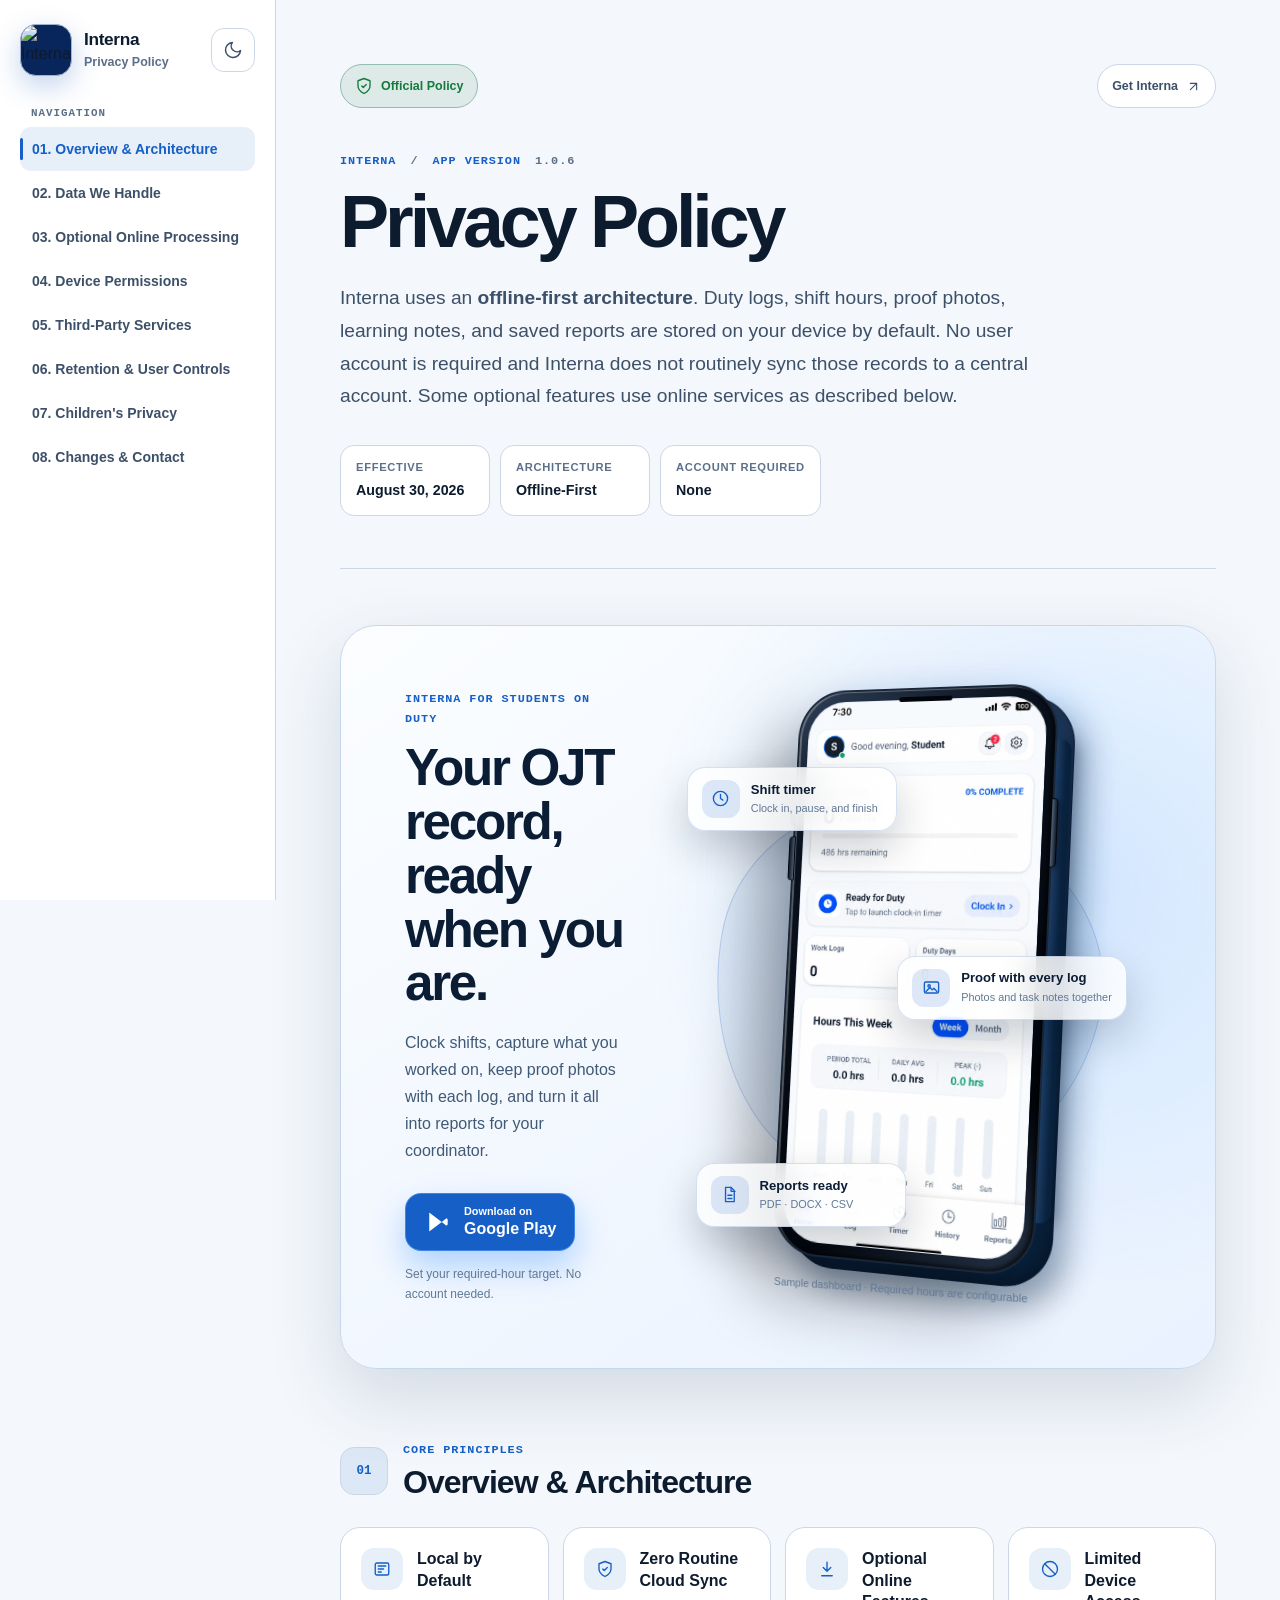
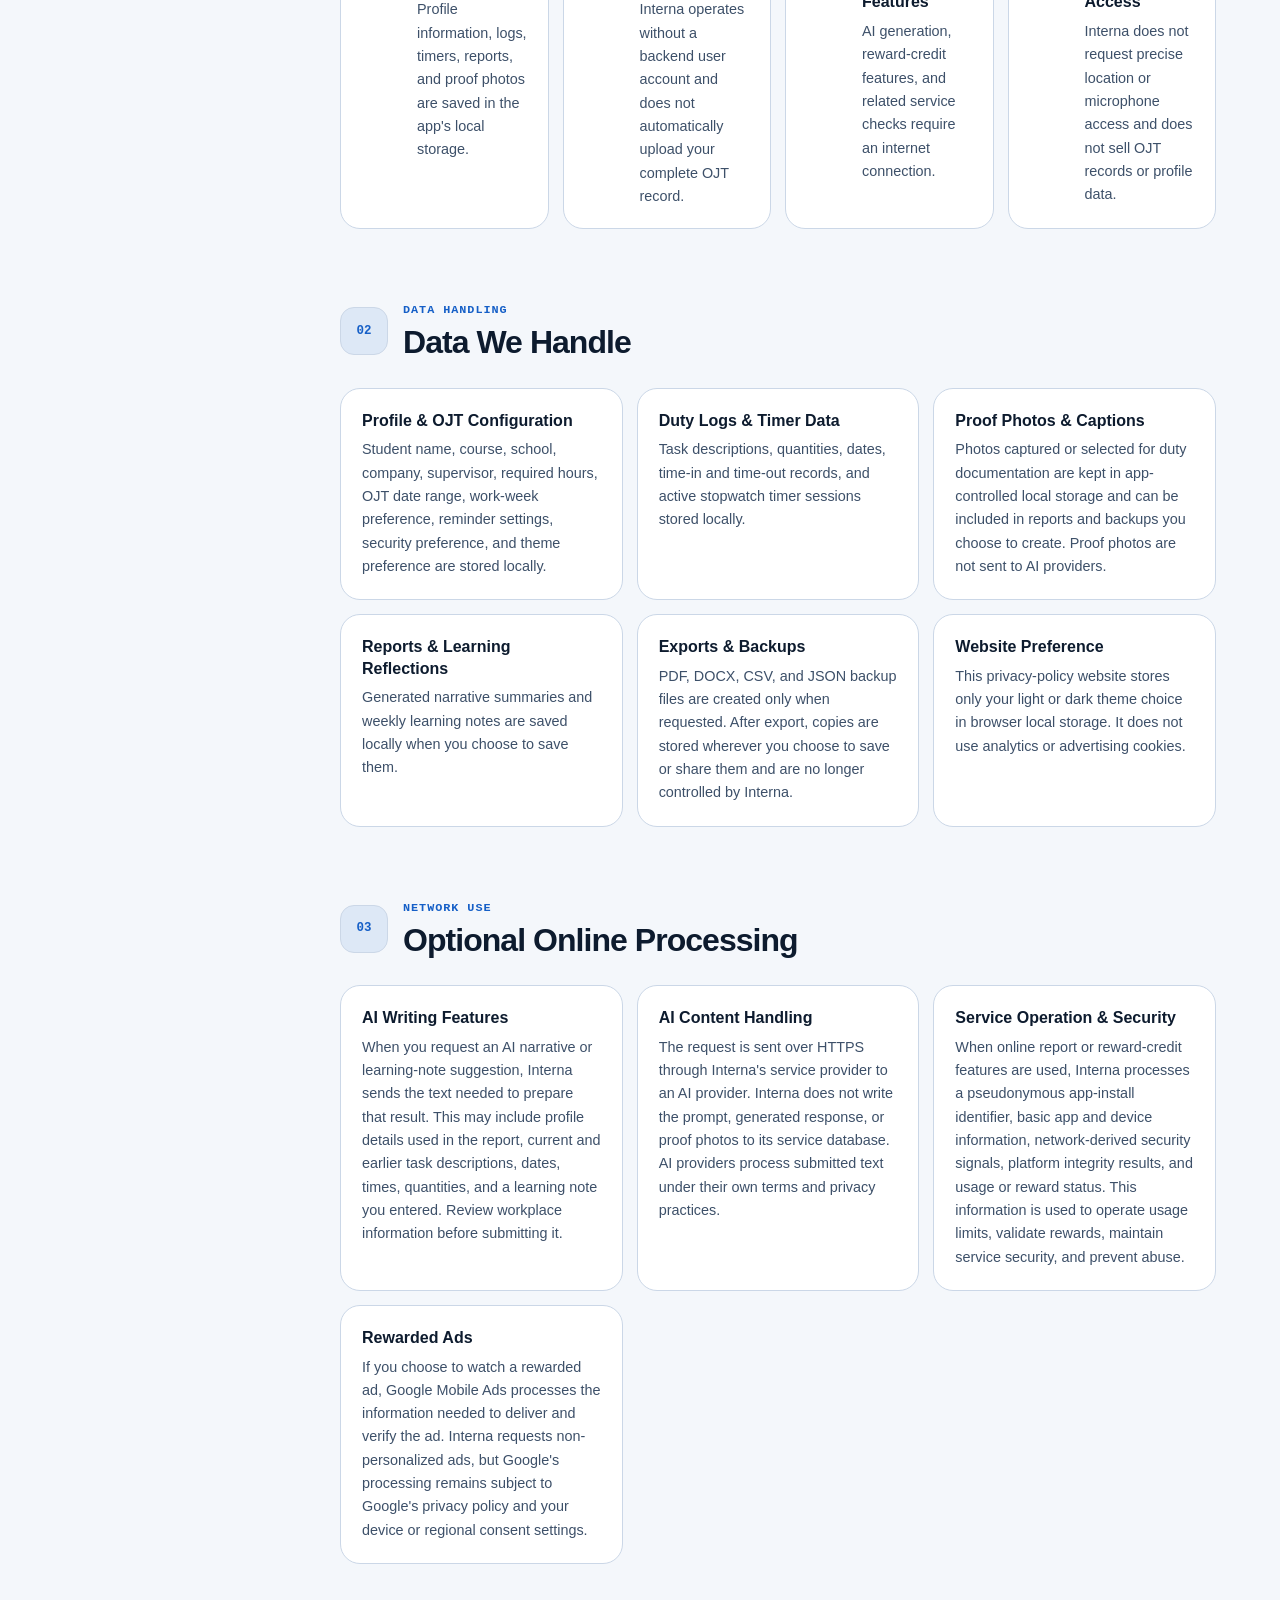
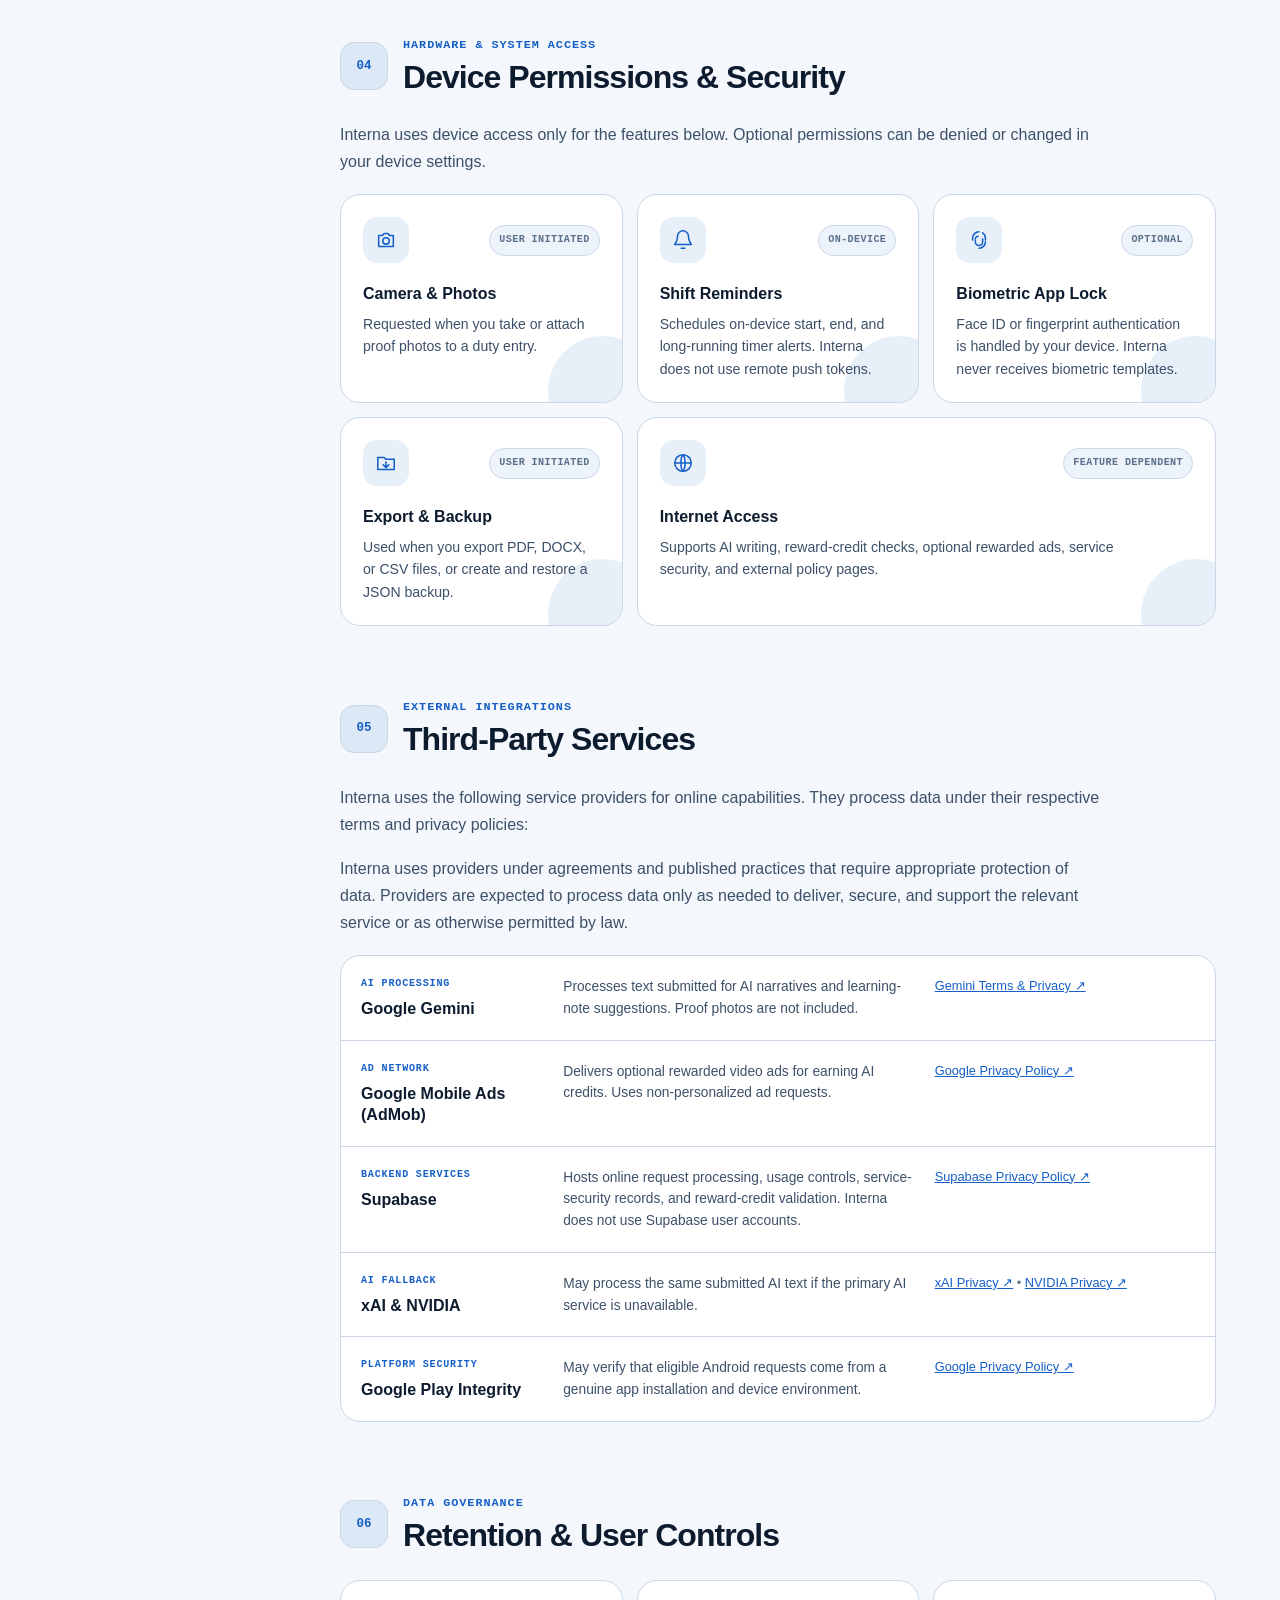
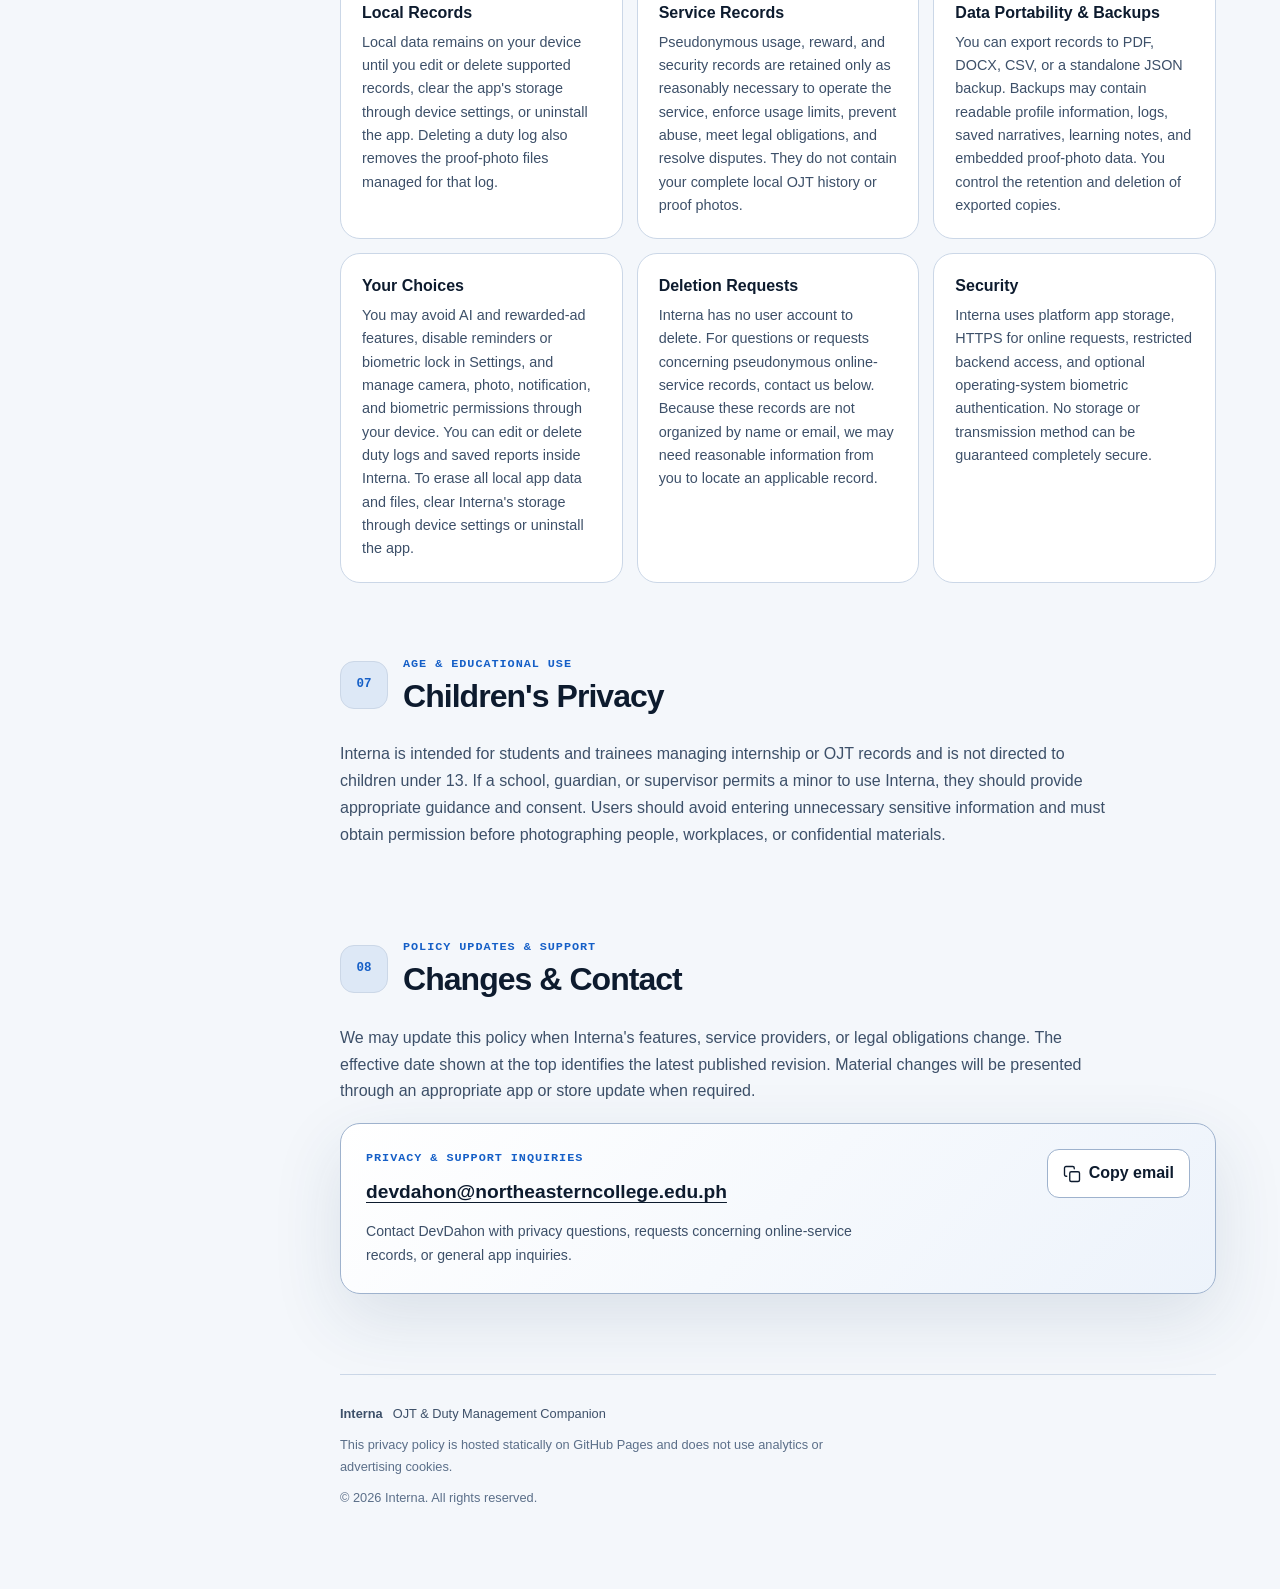
==== index.html @ d93c2872 "Redesign device permissions section" ====
<!DOCTYPE html>
<html lang="en" data-theme="dark">

<head>
  <meta charset="UTF-8">
  <meta name="viewport" content="width=device-width, initial-scale=1.0">
  <meta name="theme-color" content="#07101f">
  <title>Interna — Privacy Policy</title>
  <meta
    name="description"
    content="Official Privacy Policy for Interna OJT Duty Management app, covering local storage, optional online services, third-party processing, retention, and user controls."
  >
  <link rel="canonical" href="https://devdahon.github.io/interna-privacy/">
  <meta property="og:type" content="website">
  <meta property="og:title" content="Interna — Privacy Policy">
  <meta
    property="og:description"
    content="Official Privacy Policy for Interna OJT Duty Management app, covering local storage, optional online services, third-party processing, retention, and user controls."
  >
  <meta property="og:url" content="https://devdahon.github.io/interna-privacy/">
  <meta property="og:image" content="https://devdahon.github.io/interna-privacy/image.png">
  <meta name="twitter:card" content="summary_large_image">
  <meta name="twitter:title" content="Interna — Privacy Policy">
  <meta
    name="twitter:description"
    content="Official Privacy Policy for Interna OJT Duty Management app, covering local storage, optional online services, third-party processing, retention, and user controls."
  >
  <meta name="twitter:image" content="https://devdahon.github.io/interna-privacy/image.png">
  <link rel="icon" type="image/png" href="./image.png">
  <link rel="stylesheet" href="./styles.css">
  <script type="application/ld+json">
    {
      "@context": "https://schema.org",
      "@type": "WebPage",
      "name": "Interna Privacy Policy",
      "url": "https://devdahon.github.io/interna-privacy/",
      "description": "Official Privacy Policy for Interna OJT duty management app, covering offline-first local storage, AI report generation, rewarded ads, device permissions, and user controls.",
      "dateModified": "2026-08-30",
      "publisher": {
        "@type": "Organization",
        "name": "Interna",
        "email": "devdahon@northeasterncollege.edu.ph"
      },
      "about": {
        "@type": "SoftwareApplication",
        "name": "Interna",
        "applicationCategory": "ProductivityApplication",
        "operatingSystem": "Android, iOS, Web",
        "installUrl": "https://play.google.com/store/apps/details?id=com.rodagregado.interna"
      }
    }
  </script>
  <script src="./script.js" defer></script>
</head>

<body>
  <a class="skip-link" href="#main-content">Skip to privacy policy</a>

  <div class="app-shell">
    <aside class="sidebar" aria-label="Privacy policy navigation">
      <div class="sidebar-top">
        <a href="#top" class="brand-wrapper" aria-label="Interna privacy policy home">
          <span class="brand-logo-frame">
            <img src="./image.png" alt="Interna logo" class="brand-logo" width="48" height="48">
          </span>
          <span class="brand-details">
            <span class="brand-name">Interna</span>
            <span class="brand-sub">Privacy Policy</span>
          </span>
        </a>

        <div class="sidebar-actions">
          <button
            type="button"
            class="icon-button theme-toggle"
            id="theme-toggle"
            aria-label="Switch theme"
            title="Switch theme"
          >
            <svg class="theme-icon theme-icon-sun" viewBox="0 0 24 24" aria-hidden="true">
              <circle cx="12" cy="12" r="4"></circle>
              <path d="M12 2v2M12 20v2M4.93 4.93l1.42 1.42M17.66 17.66l1.41 1.41M2 12h2M20 12h2M4.93 19.07l1.42-1.42M17.66 6.34l1.41-1.41"></path>
            </svg>
            <svg class="theme-icon theme-icon-moon" viewBox="0 0 24 24" aria-hidden="true">
              <path d="M21 12.79A9 9 0 1 1 11.21 3 7 7 0 0 0 21 12.79Z"></path>
            </svg>
          </button>
        </div>
      </div>

      <nav class="nav-menu" aria-label="Table of contents">
        <div class="nav-group">
          <p class="nav-section-title">Navigation</p>
          <a href="#overview" class="nav-link">01. Overview &amp; Architecture</a>
          <a href="#data-storage" class="nav-link">02. Data We Handle</a>
          <a href="#online-processing" class="nav-link">03. Optional Online Processing</a>
          <a href="#permissions" class="nav-link">04. Device Permissions</a>
          <a href="#services" class="nav-link">05. Third-Party Services</a>
          <a href="#controls" class="nav-link">06. Retention &amp; User Controls</a>
          <a href="#children" class="nav-link">07. Children's Privacy</a>
          <a href="#contact" class="nav-link">08. Changes &amp; Contact</a>
        </div>
      </nav>
    </aside>

    <main class="content-area" id="main-content" tabindex="-1">
      <header class="page-header" id="top">
        <div class="page-header-top">
          <span class="policy-badge">
            <svg viewBox="0 0 24 24" aria-hidden="true">
              <path d="M12 22s8-4 8-10V5l-8-3-8 3v7c0 6 8 10 8 10Z"></path>
              <path d="m9 12 2 2 4-4"></path>
            </svg>
            Official Policy
          </span>
          <a
            class="portfolio-link"
            href="https://play.google.com/store/apps/details?id=com.rodagregado.interna"
            target="_blank"
            rel="noopener noreferrer"
          >
            Get Interna
            <svg viewBox="0 0 24 24" aria-hidden="true">
              <path d="M7 17 17 7"></path>
              <path d="M7 7h10v10"></path>
            </svg>
          </a>
        </div>

        <p class="eyebrow">Interna <span aria-hidden="true">/</span> App version <span data-app-version>1.0.6</span></p>
        <h1>Privacy Policy</h1>
        <p class="page-description">
          Interna uses an <strong>offline-first architecture</strong>. Duty logs, shift hours, proof photos, learning notes,
          and saved reports are stored on your device by default. No user account is required and Interna does not routinely
          sync those records to a central account. Some optional features use online services as described below.
        </p>

        <div class="meta-bar" role="group" aria-label="Policy metadata">
          <span><small>Effective</small><strong data-effective-date>August 30, 2026</strong></span>
          <span><small>Architecture</small><strong>Offline-First</strong></span>
          <span><small>Account required</small><strong>None</strong></span>
        </div>
      </header>

      <section id="download" class="app-showcase" aria-labelledby="download-title">
        <div class="showcase-copy">
          <p class="showcase-kicker">Interna for students on duty</p>
          <h2 id="download-title">Your OJT record, ready when you are.</h2>
          <p>
            Clock shifts, capture what you worked on, keep proof photos with each log, and turn it all into reports
            for your coordinator.
          </p>
          <a
            class="play-store-button"
            href="https://play.google.com/store/apps/details?id=com.rodagregado.interna"
            target="_blank"
            rel="noopener noreferrer"
            aria-label="Download Interna from Google Play (opens in a new tab)"
          >
            <svg viewBox="0 0 24 24" aria-hidden="true">
              <path d="m4.5 3.8 10.7 8.2L4.5 20.2V3.8Z"></path>
              <path d="m15.2 12 3.5-2.7c.7-.5 1.6 0 1.6.9v3.6c0 .9-.9 1.4-1.6.9L15.2 12Z"></path>
            </svg>
            <span><small>Download on</small><strong>Google Play</strong></span>
          </a>
          <p class="showcase-note">Set your required-hour target. No account needed.</p>
        </div>

        <div class="showcase-visual">
          <div class="showcase-halo" aria-hidden="true"></div>
          <ul class="showcase-feature-cards" aria-label="Key Interna features">
            <li class="showcase-feature-card feature-card-timer">
              <span class="showcase-card-icon" aria-hidden="true">
                <svg viewBox="0 0 24 24"><circle cx="12" cy="12" r="9"></circle><path d="M12 7v5l3 2"></path></svg>
              </span>
              <span><strong>Shift timer</strong><small>Clock in, pause, and finish</small></span>
            </li>
            <li class="showcase-feature-card feature-card-proof">
              <span class="showcase-card-icon" aria-hidden="true">
                <svg viewBox="0 0 24 24"><rect x="3" y="5" width="18" height="14" rx="2"></rect><circle cx="9" cy="10" r="1.5"></circle><path d="m5 17 5-5 3 3 2-2 4 4"></path></svg>
              </span>
              <span><strong>Proof with every log</strong><small>Photos and task notes together</small></span>
            </li>
            <li class="showcase-feature-card feature-card-reports">
              <span class="showcase-card-icon" aria-hidden="true">
                <svg viewBox="0 0 24 24"><path d="M7 3h7l4 4v14H7z"></path><path d="M14 3v5h5M10 13h5M10 17h5"></path></svg>
              </span>
              <span><strong>Reports ready</strong><small>PDF · DOCX · CSV</small></span>
            </li>
          </ul>
          <figure class="dashboard-phone">
            <div class="dashboard-phone-frame">
              <div class="dashboard-screen">
                <img
                  src="./app-dashboard.webp"
                  alt="Example Interna dashboard showing configurable OJT progress, clock-in, work logs, and weekly hours"
                  width="852"
                  height="1846"
                  loading="lazy"
                  decoding="async"
                >
              </div>
              <span class="phone-volume" aria-hidden="true"></span>
            </div>
            <figcaption>Sample dashboard · Required hours are configurable</figcaption>
          </figure>
        </div>
      </section>

      <!-- Section 1: Overview & Architecture -->
      <section id="overview" class="doc-section" aria-labelledby="overview-title">
        <div class="section-heading">
          <span class="section-num">01</span>
          <div>
            <p class="section-kicker">Core Principles</p>
            <h2 id="overview-title">Overview &amp; Architecture</h2>
          </div>
        </div>

        <div class="summary-grid">
          <article class="summary-card">
            <span class="card-icon" aria-hidden="true">
              <svg viewBox="0 0 24 24"><rect x="3" y="4" width="18" height="16" rx="2"></rect><path d="M7 8h10M7 12h7M7 16h4"></path></svg>
            </span>
            <div>
              <h3>Local by Default</h3>
              <p>Profile information, logs, timers, reports, and proof photos are saved in the app's local storage.</p>
            </div>
          </article>

          <article class="summary-card">
            <span class="card-icon" aria-hidden="true">
              <svg viewBox="0 0 24 24"><path d="M12 22s8-4 8-10V5l-8-3-8 3v7c0 6 8 10 8 10Z"></path><path d="m9 12 2 2 4-4"></path></svg>
            </span>
            <div>
              <h3>Zero Routine Cloud Sync</h3>
              <p>Interna operates without a backend user account and does not automatically upload your complete OJT record.</p>
            </div>
          </article>

          <article class="summary-card">
            <span class="card-icon" aria-hidden="true">
              <svg viewBox="0 0 24 24"><path d="M12 3v12M7 10l5 5 5-5"></path><path d="M5 21h14"></path></svg>
            </span>
            <div>
              <h3>Optional Online Features</h3>
              <p>AI generation, reward-credit features, and related service checks require an internet connection.</p>
            </div>
          </article>

          <article class="summary-card">
            <span class="card-icon" aria-hidden="true">
              <svg viewBox="0 0 24 24"><circle cx="12" cy="12" r="10"></circle><line x1="4.93" y1="4.93" x2="19.07" y2="19.07"></line></svg>
            </span>
            <div>
              <h3>Limited Device Access</h3>
              <p>Interna does not request precise location or microphone access and does not sell OJT records or profile data.</p>
            </div>
          </article>
        </div>
      </section>

      <!-- Section 2: Data handled by the app -->
      <section id="data-storage" class="doc-section" aria-labelledby="storage-title">
        <div class="section-heading">
          <span class="section-num">02</span>
          <div>
            <p class="section-kicker">Data Handling</p>
            <h2 id="storage-title">Data We Handle</h2>
          </div>
        </div>

        <div class="data-map">
          <article>
            <h3>Profile &amp; OJT Configuration</h3>
            <p>Student name, course, school, company, supervisor, required hours, OJT date range, work-week preference, reminder settings, security preference, and theme preference are stored locally.</p>
          </article>
          <article>
            <h3>Duty Logs &amp; Timer Data</h3>
            <p>Task descriptions, quantities, dates, time-in and time-out records, and active stopwatch timer sessions stored locally.</p>
          </article>
          <article>
            <h3>Proof Photos &amp; Captions</h3>
            <p>Photos captured or selected for duty documentation are kept in app-controlled local storage and can be included in reports and backups you choose to create. Proof photos are not sent to AI providers.</p>
          </article>
          <article>
            <h3>Reports &amp; Learning Reflections</h3>
            <p>Generated narrative summaries and weekly learning notes are saved locally when you choose to save them.</p>
          </article>
          <article>
            <h3>Exports &amp; Backups</h3>
            <p>PDF, DOCX, CSV, and JSON backup files are created only when requested. After export, copies are stored wherever you choose to save or share them and are no longer controlled by Interna.</p>
          </article>
          <article>
            <h3>Website Preference</h3>
            <p>This privacy-policy website stores only your light or dark theme choice in browser local storage. It does not use analytics or advertising cookies.</p>
          </article>
        </div>
      </section>

      <!-- Section 3: Optional online processing -->
      <section id="online-processing" class="doc-section" aria-labelledby="online-processing-title">
        <div class="section-heading">
          <span class="section-num">03</span>
          <div>
            <p class="section-kicker">Network Use</p>
            <h2 id="online-processing-title">Optional Online Processing</h2>
          </div>
        </div>

        <div class="data-map">
          <article>
            <h3>AI Writing Features</h3>
            <p>When you request an AI narrative or learning-note suggestion, Interna sends the text needed to prepare that result. This may include profile details used in the report, current and earlier task descriptions, dates, times, quantities, and a learning note you entered. Review workplace information before submitting it.</p>
          </article>
          <article>
            <h3>AI Content Handling</h3>
            <p>The request is sent over HTTPS through Interna's service provider to an AI provider. Interna does not write the prompt, generated response, or proof photos to its service database. AI providers process submitted text under their own terms and privacy practices.</p>
          </article>
          <article>
            <h3>Service Operation &amp; Security</h3>
            <p>When online report or reward-credit features are used, Interna processes a pseudonymous app-install identifier, basic app and device information, network-derived security signals, platform integrity results, and usage or reward status. This information is used to operate usage limits, validate rewards, maintain service security, and prevent abuse.</p>
          </article>
          <article>
            <h3>Rewarded Ads</h3>
            <p>If you choose to watch a rewarded ad, Google Mobile Ads processes the information needed to deliver and verify the ad. Interna requests non-personalized ads, but Google's processing remains subject to Google's privacy policy and your device or regional consent settings.</p>
          </article>
        </div>
      </section>

      <!-- Section 4: Device Permissions -->
      <section id="permissions" class="doc-section" aria-labelledby="permissions-title">
        <div class="section-heading">
          <span class="section-num">04</span>
          <div>
            <p class="section-kicker">Hardware &amp; System Access</p>
            <h2 id="permissions-title">Device Permissions &amp; Security</h2>
          </div>
        </div>

        <p class="permission-intro">
          Interna uses device access only for the features below. Optional permissions can be denied or changed in your device settings.
        </p>

        <div class="permission-grid">
          <article class="permission-card">
            <div class="permission-card-top">
              <span class="permission-icon" aria-hidden="true">
                <svg viewBox="0 0 24 24"><path d="M4 7h4l2-2h4l2 2h4v12H4z"></path><circle cx="12" cy="13" r="3.5"></circle></svg>
              </span>
              <span class="permission-tag">User initiated</span>
            </div>
            <h3>Camera &amp; Photos</h3>
            <p>Requested when you take or attach proof photos to a duty entry.</p>
          </article>

          <article class="permission-card">
            <div class="permission-card-top">
              <span class="permission-icon" aria-hidden="true">
                <svg viewBox="0 0 24 24"><path d="M18 8a6 6 0 0 0-12 0c0 7-3 7-3 9h18c0-2-3-2-3-9"></path><path d="M10 21h4"></path></svg>
              </span>
              <span class="permission-tag">On-device</span>
            </div>
            <h3>Shift Reminders</h3>
            <p>Schedules on-device start, end, and long-running timer alerts. Interna does not use remote push tokens.</p>
          </article>

          <article class="permission-card">
            <div class="permission-card-top">
              <span class="permission-icon" aria-hidden="true">
                <svg viewBox="0 0 24 24"><path d="M12 3a7 7 0 0 0-7 7v2"></path><path d="M19 12v-2a7 7 0 0 0-3-5.74"></path><path d="M8 12v2a4 4 0 0 0 8 0v-3"></path><path d="M11 8a3 3 0 0 0-3 3"></path><path d="M12 21a7 7 0 0 0 7-7"></path></svg>
              </span>
              <span class="permission-tag">Optional</span>
            </div>
            <h3>Biometric App Lock</h3>
            <p>Face ID or fingerprint authentication is handled by your device. Interna never receives biometric templates.</p>
          </article>

          <article class="permission-card">
            <div class="permission-card-top">
              <span class="permission-icon" aria-hidden="true">
                <svg viewBox="0 0 24 24"><path d="M3 6h7l2 2h9v11H3z"></path><path d="M12 11v6M9 14l3 3 3-3"></path></svg>
              </span>
              <span class="permission-tag">User initiated</span>
            </div>
            <h3>Export &amp; Backup</h3>
            <p>Used when you export PDF, DOCX, or CSV files, or create and restore a JSON backup.</p>
          </article>

          <article class="permission-card permission-card-wide">
            <div class="permission-card-top">
              <span class="permission-icon" aria-hidden="true">
                <svg viewBox="0 0 24 24"><circle cx="12" cy="12" r="9"></circle><path d="M3 12h18M12 3c3 3 3 15 0 18M12 3c-3 3-3 15 0 18"></path></svg>
              </span>
              <span class="permission-tag">Feature dependent</span>
            </div>
            <h3>Internet Access</h3>
            <p>Supports AI writing, reward-credit checks, optional rewarded ads, service security, and external policy pages.</p>
          </article>
        </div>
      </section>

      <!-- Section 5: Third-Party Services -->
      <section id="services" class="doc-section" aria-labelledby="services-title">
        <div class="section-heading">
          <span class="section-num">05</span>
          <div>
            <p class="section-kicker">External Integrations</p>
            <h2 id="services-title">Third-Party Services</h2>
          </div>
        </div>

        <p>
          Interna uses the following service providers for online capabilities. They process data under their respective terms and privacy policies:
        </p>
        <p>
          Interna uses providers under agreements and published practices that require appropriate protection of data. Providers are expected to process data only as needed to deliver, secure, and support the relevant service or as otherwise permitted by law.
        </p>

        <div class="network-list">
          <article class="network-row">
            <div><span class="network-label">AI Processing</span><h3>Google Gemini</h3></div>
            <p>Processes text submitted for AI narratives and learning-note suggestions. Proof photos are not included.</p>
            <p class="network-recipient"><a href="https://ai.google.dev/gemini-api/terms" target="_blank" rel="noopener noreferrer">Gemini Terms &amp; Privacy ↗</a></p>
          </article>

          <article class="network-row">
            <div><span class="network-label">Ad Network</span><h3>Google Mobile Ads (AdMob)</h3></div>
            <p>Delivers optional rewarded video ads for earning AI credits. Uses non-personalized ad requests.</p>
            <p class="network-recipient"><a href="https://policies.google.com/privacy" target="_blank" rel="noopener noreferrer">Google Privacy Policy ↗</a></p>
          </article>

          <article class="network-row">
            <div><span class="network-label">Backend Services</span><h3>Supabase</h3></div>
            <p>Hosts online request processing, usage controls, service-security records, and reward-credit validation. Interna does not use Supabase user accounts.</p>
            <p class="network-recipient"><a href="https://supabase.com/privacy" target="_blank" rel="noopener noreferrer">Supabase Privacy Policy ↗</a></p>
          </article>

          <article class="network-row">
            <div><span class="network-label">AI Fallback</span><h3>xAI &amp; NVIDIA</h3></div>
            <p>May process the same submitted AI text if the primary AI service is unavailable.</p>
            <p class="network-recipient"><a href="https://x.ai/legal/privacy-policy" target="_blank" rel="noopener noreferrer">xAI Privacy ↗</a> &bull; <a href="https://www.nvidia.com/en-us/about-nvidia/privacy-policy/" target="_blank" rel="noopener noreferrer">NVIDIA Privacy ↗</a></p>
          </article>

          <article class="network-row">
            <div><span class="network-label">Platform Security</span><h3>Google Play Integrity</h3></div>
            <p>May verify that eligible Android requests come from a genuine app installation and device environment.</p>
            <p class="network-recipient"><a href="https://policies.google.com/privacy" target="_blank" rel="noopener noreferrer">Google Privacy Policy ↗</a></p>
          </article>
        </div>
      </section>

      <!-- Section 6: Retention & User Controls -->
      <section id="controls" class="doc-section" aria-labelledby="controls-title">
        <div class="section-heading">
          <span class="section-num">06</span>
          <div>
            <p class="section-kicker">Data Governance</p>
            <h2 id="controls-title">Retention &amp; User Controls</h2>
          </div>
        </div>

        <div class="feature-grid">
          <article>
            <h3>Local Records</h3>
            <p>Local data remains on your device until you edit or delete supported records, clear the app's storage through device settings, or uninstall the app. Deleting a duty log also removes the proof-photo files managed for that log.</p>
          </article>
          <article>
            <h3>Service Records</h3>
            <p>Pseudonymous usage, reward, and security records are retained only as reasonably necessary to operate the service, enforce usage limits, prevent abuse, meet legal obligations, and resolve disputes. They do not contain your complete local OJT history or proof photos.</p>
          </article>
          <article>
            <h3>Data Portability &amp; Backups</h3>
            <p>You can export records to PDF, DOCX, CSV, or a standalone JSON backup. Backups may contain readable profile information, logs, saved narratives, learning notes, and embedded proof-photo data. You control the retention and deletion of exported copies.</p>
          </article>
          <article>
            <h3>Your Choices</h3>
            <p>You may avoid AI and rewarded-ad features, disable reminders or biometric lock in Settings, and manage camera, photo, notification, and biometric permissions through your device. You can edit or delete duty logs and saved reports inside Interna. To erase all local app data and files, clear Interna's storage through device settings or uninstall the app.</p>
          </article>
          <article>
            <h3>Deletion Requests</h3>
            <p>Interna has no user account to delete. For questions or requests concerning pseudonymous online-service records, contact us below. Because these records are not organized by name or email, we may need reasonable information from you to locate an applicable record.</p>
          </article>
          <article>
            <h3>Security</h3>
            <p>Interna uses platform app storage, HTTPS for online requests, restricted backend access, and optional operating-system biometric authentication. No storage or transmission method can be guaranteed completely secure.</p>
          </article>
        </div>
      </section>

      <!-- Section 7: Children's Privacy -->
      <section id="children" class="doc-section" aria-labelledby="children-title">
        <div class="section-heading">
          <span class="section-num">07</span>
          <div>
            <p class="section-kicker">Age &amp; Educational Use</p>
            <h2 id="children-title">Children's Privacy</h2>
          </div>
        </div>
        <p>Interna is intended for students and trainees managing internship or OJT records and is not directed to children under 13. If a school, guardian, or supervisor permits a minor to use Interna, they should provide appropriate guidance and consent. Users should avoid entering unnecessary sensitive information and must obtain permission before photographing people, workplaces, or confidential materials.</p>
      </section>

      <!-- Section 8: Changes & Contact -->
      <section id="contact" class="doc-section" aria-labelledby="contact-title">
        <div class="section-heading">
          <span class="section-num">08</span>
          <div>
            <p class="section-kicker">Policy Updates &amp; Support</p>
            <h2 id="contact-title">Changes &amp; Contact</h2>
          </div>
        </div>

        <p>We may update this policy when Interna's features, service providers, or legal obligations change. The effective date shown at the top identifies the latest published revision. Material changes will be presented through an appropriate app or store update when required.</p>

        <div class="contact-card">
          <div>
            <p class="contact-label">Privacy &amp; Support Inquiries</p>
            <a class="contact-email" data-contact-link href="mailto:devdahon@northeasterncollege.edu.ph">
              <span data-contact-email>devdahon@northeasterncollege.edu.ph</span>
            </a>
            <p>Contact DevDahon with privacy questions, requests concerning online-service records, or general app inquiries.</p>
          </div>
          <button type="button" class="copy-button" id="email-chip">
            <svg viewBox="0 0 24 24" aria-hidden="true"><rect x="9" y="9" width="13" height="13" rx="2"></rect><path d="M5 15H4a2 2 0 0 1-2-2V4a2 2 0 0 1 2-2h9a2 2 0 0 1 2 2v1"></path></svg>
            Copy email
          </button>
          <p class="copy-status" id="email-copied" role="status" aria-live="polite"></p>
        </div>
      </section>

      <footer class="page-footer">
        <div>
          <strong>Interna</strong>
          <span>OJT &amp; Duty Management Companion</span>
        </div>
        <p>This privacy policy is hosted statically on GitHub Pages and does not use analytics or advertising cookies.</p>
        <p>&copy; <span data-current-year>2026</span> Interna. All rights reserved.</p>
      </footer>
    </main>
  </div>
</body>

</html>
---- styles.css ----
:root {
  color-scheme: dark;
  --bg: #07101f;
  --bg-elevated: #0b1729;
  --surface: #101e33;
  --surface-soft: #13243d;
  --surface-hover: #182b47;
  --border: #2b405e;
  --border-strong: #3b5b83;
  --text: #f5f8fc;
  --text-secondary: #bdc9da;
  --text-muted: #92a3ba;
  --primary: #68a1ff;
  --primary-strong: #2f7df4;
  --primary-soft: rgba(83, 145, 255, 0.15);
  --cyan: #38c7f4;
  --success: #4ade80;
  --success-soft: rgba(74, 222, 128, 0.12);
  --warning: #fbbf24;
  --warning-soft: rgba(251, 191, 36, 0.12);
  --danger: #fb7185;
  --danger-soft: rgba(251, 113, 133, 0.12);
  --shadow: 0 24px 70px rgba(0, 0, 0, 0.28);
  --font: Inter, ui-sans-serif, -apple-system, BlinkMacSystemFont, "Segoe UI", sans-serif;
  --font-mono: "SFMono-Regular", Consolas, "Liberation Mono", monospace;
  --radius-sm: 8px;
  --radius-md: 14px;
  --radius-lg: 20px;
  --radius-xl: 28px;
}

html[data-theme="light"] {
  color-scheme: light;
  --bg: #f4f7fb;
  --bg-elevated: #ffffff;
  --surface: #ffffff;
  --surface-soft: #edf3fb;
  --surface-hover: #e6eef9;
  --border: #cbd7e7;
  --border-strong: #9eb2cd;
  --text: #0d1b2e;
  --text-secondary: #3d5069;
  --text-muted: #5b6f89;
  --primary: #155fc7;
  --primary-strong: #0f54b8;
  --primary-soft: rgba(21, 95, 199, 0.1);
  --cyan: #087aa4;
  --success: #147a3d;
  --success-soft: rgba(20, 122, 61, 0.1);
  --warning: #9a5800;
  --warning-soft: rgba(183, 106, 0, 0.1);
  --danger: #b4233d;
  --danger-soft: rgba(180, 35, 61, 0.09);
  --shadow: 0 24px 70px rgba(35, 63, 98, 0.12);
}

* {
  box-sizing: border-box;
}

html {
  scroll-behavior: smooth;
  scroll-padding-top: 24px;
}

body {
  margin: 0;
  min-width: 320px;
  background:
    radial-gradient(circle at 78% -10%, rgba(47, 125, 244, 0.14), transparent 34rem),
    var(--bg);
  color: var(--text);
  font-family: var(--font);
  font-size: 16px;
  line-height: 1.68;
  -webkit-font-smoothing: antialiased;
  text-rendering: optimizeLegibility;
}

button,
a {
  -webkit-tap-highlight-color: transparent;
}

button {
  font: inherit;
}

a {
  color: var(--primary);
}

a:focus-visible,
button:focus-visible,
[tabindex="-1"]:focus-visible {
  outline: 3px solid var(--cyan);
  outline-offset: 3px;
}

.skip-link {
  position: fixed;
  top: 12px;
  left: 12px;
  z-index: 1000;
  padding: 12px 16px;
  border-radius: var(--radius-sm);
  background: var(--text);
  color: var(--bg);
  font-weight: 750;
  text-decoration: none;
  transform: translateY(-160%);
}

.skip-link:focus {
  transform: translateY(0);
}

.app-shell {
  display: flex;
  min-height: 100dvh;
}

.sidebar {
  position: sticky;
  top: 0;
  width: 276px;
  height: 100dvh;
  flex: 0 0 276px;
  overflow-y: auto;
  padding: 24px 20px;
  border-right: 1px solid var(--border);
  background: color-mix(in srgb, var(--bg-elevated) 94%, transparent);
  backdrop-filter: blur(16px);
  z-index: 20;
}

.sidebar-top,
.brand-wrapper,
.sidebar-actions,
.status-card,
.page-header-top,
.policy-badge,
.portfolio-link,
.section-heading,
.summary-card,
.flow-step,
.callout,
.contact-card,
.copy-button,
.provider-links,
.meta-bar {
  display: flex;
  align-items: center;
}

.sidebar-top {
  justify-content: space-between;
  gap: 12px;
}

.brand-wrapper {
  min-height: 52px;
  gap: 12px;
  color: inherit;
  text-decoration: none;
}

.brand-logo-frame {
  width: 52px;
  height: 52px;
  overflow: hidden;
  flex: 0 0 auto;
  border: 1px solid var(--border-strong);
  border-radius: 16px;
  background: #08255c;
  box-shadow: 0 10px 28px rgba(15, 84, 184, 0.25);
}

.brand-logo {
  display: block;
  width: 100%;
  height: 100%;
  object-fit: cover;
}

.brand-details {
  display: grid;
  line-height: 1.25;
}

.brand-name {
  font-size: 1.08rem;
  font-weight: 800;
  letter-spacing: -0.02em;
}

.brand-sub {
  margin-top: 4px;
  color: var(--text-muted);
  font-size: 0.78rem;
  font-weight: 650;
}

.icon-button {
  display: inline-grid;
  width: 44px;
  height: 44px;
  padding: 0;
  place-items: center;
  border: 1px solid var(--border);
  border-radius: 13px;
  background: var(--surface);
  color: var(--text-secondary);
  cursor: pointer;
  transition: background-color 180ms ease, border-color 180ms ease, color 180ms ease;
}

.icon-button:hover {
  border-color: var(--border-strong);
  background: var(--surface-hover);
  color: var(--text);
}

.theme-icon {
  width: 20px;
  height: 20px;
  fill: none;
  stroke: currentColor;
  stroke-width: 1.8;
  stroke-linecap: round;
  stroke-linejoin: round;
}

html[data-theme="dark"] .theme-icon-moon,
html[data-theme="light"] .theme-icon-sun {
  display: none;
}

.status-card {
  gap: 10px;
  margin: 24px 0;
  padding: 12px 14px;
  border: 1px solid color-mix(in srgb, var(--success) 30%, var(--border));
  border-radius: var(--radius-md);
  background: var(--success-soft);
}

.status-card span:last-child {
  display: grid;
}

.status-card strong {
  font-size: 0.78rem;
  font-weight: 750;
}

.status-card small {
  margin-top: 1px;
  color: var(--text-muted);
  font-size: 0.7rem;
}

.status-dot {
  width: 9px;
  height: 9px;
  flex: 0 0 auto;
  border-radius: 50%;
  background: var(--success);
  box-shadow: 0 0 0 5px color-mix(in srgb, var(--success) 13%, transparent);
}

.nav-menu {
  display: grid;
  gap: 22px;
  margin-top: 28px;
}

.nav-section-title {
  margin: 0 0 5px 11px;
  color: var(--text-muted);
  font-family: var(--font-mono);
  font-size: 0.68rem;
  font-weight: 700;
  letter-spacing: 0.09em;
  text-transform: uppercase;
}

.nav-link {
  position: relative;
  display: flex;
  min-height: 44px;
  align-items: center;
  padding: 9px 12px;
  border-radius: 11px;
  color: var(--text-secondary);
  font-size: 0.875rem;
  font-weight: 600;
  text-decoration: none;
  transition: background-color 160ms ease, color 160ms ease;
}

.nav-link:hover {
  background: var(--surface-soft);
  color: var(--text);
}

.nav-link.is-active {
  background: var(--primary-soft);
  color: var(--primary);
}

.nav-link.is-active::before {
  position: absolute;
  left: 0;
  width: 3px;
  height: 22px;
  border-radius: 4px;
  background: var(--primary);
  content: "";
}

.content-area {
  width: auto;
  max-width: 1600px;
  min-width: 0;
  flex: 1 1 auto;
  margin: 0 auto;
  padding: 64px clamp(32px, 5vw, 76px) 80px;
}

.page-header {
  scroll-margin-top: 24px;
  padding-bottom: 52px;
  border-bottom: 1px solid var(--border);
}

.page-header-top {
  justify-content: space-between;
  gap: 16px;
}

.policy-badge,
.portfolio-link {
  min-height: 44px;
  gap: 8px;
  border-radius: 999px;
  font-size: 0.78rem;
  font-weight: 750;
}

.policy-badge {
  padding: 8px 14px;
  border: 1px solid color-mix(in srgb, var(--success) 30%, var(--border));
  background: var(--success-soft);
  color: var(--success);
}

.policy-badge svg,
.portfolio-link svg,
.card-icon svg,
.callout svg,
.copy-button svg {
  width: 18px;
  height: 18px;
  flex: 0 0 auto;
  fill: none;
  stroke: currentColor;
  stroke-width: 1.8;
  stroke-linecap: round;
  stroke-linejoin: round;
}

.portfolio-link {
  padding: 8px 14px;
  border: 1px solid var(--border);
  background: var(--surface);
  color: var(--text-secondary);
  text-decoration: none;
}

.portfolio-link:hover {
  border-color: var(--border-strong);
  color: var(--text);
}

.portfolio-link svg {
  width: 15px;
  height: 15px;
}

.eyebrow,
.section-kicker,
.network-label,
.contact-label {
  color: var(--primary);
  font-family: var(--font-mono);
  font-size: 0.74rem;
  font-weight: 750;
  letter-spacing: 0.08em;
  text-transform: uppercase;
}

.eyebrow {
  margin: 44px 0 12px;
}

.eyebrow span {
  padding: 0 6px;
  color: var(--text-muted);
}

h1,
h2,
h3,
p {
  overflow-wrap: anywhere;
}

h1 {
  max-width: 760px;
  margin: 0;
  font-size: clamp(2.4rem, 6vw, 4.6rem);
  line-height: 1.04;
  letter-spacing: -0.055em;
}

.page-description {
  max-width: 720px;
  margin: 22px 0 0;
  color: var(--text-secondary);
  font-size: clamp(1.05rem, 2vw, 1.2rem);
  line-height: 1.7;
}

.meta-bar {
  flex-wrap: wrap;
  gap: 10px;
  margin-top: 32px;
}

.meta-bar > span {
  display: grid;
  min-width: 150px;
  padding: 12px 15px;
  border: 1px solid var(--border);
  border-radius: var(--radius-md);
  background: var(--surface);
}

.meta-bar small {
  color: var(--text-muted);
  font-size: 0.7rem;
  font-weight: 700;
  letter-spacing: 0.06em;
  text-transform: uppercase;
}

.meta-bar strong {
  margin-top: 2px;
  color: var(--text);
  font-size: 0.89rem;
}

.app-showcase {
  --showcase-text: #f7fbff;
  --showcase-muted: #c8d9ef;
  --showcase-subtle: #9fb6d2;
  --showcase-card: rgba(6, 23, 52, 0.78);
  --showcase-card-border: rgba(151, 198, 255, 0.28);
  position: relative;
  display: grid;
  grid-template-columns: minmax(0, 0.9fr) minmax(440px, 1.1fr);
  gap: clamp(36px, 5vw, 72px);
  max-width: none;
  align-items: center;
  margin-top: 56px;
  padding: clamp(36px, 5vw, 64px);
  overflow: hidden;
  border: 1px solid rgba(104, 161, 255, 0.36);
  border-radius: 36px;
  background:
    radial-gradient(circle at 82% 36%, rgba(56, 199, 244, 0.19), transparent 25rem),
    linear-gradient(145deg, #06142d, #0a2857);
  box-shadow: 0 28px 70px rgba(3, 15, 34, 0.34);
  color: var(--showcase-text);
  isolation: isolate;
}

html[data-theme="light"] .app-showcase {
  --showcase-text: #0b1d35;
  --showcase-muted: #405975;
  --showcase-subtle: #607895;
  --showcase-card: rgba(255, 255, 255, 0.82);
  --showcase-card-border: rgba(91, 136, 193, 0.25);
  border-color: #c8d8ec;
  background:
    radial-gradient(circle at 82% 35%, rgba(50, 146, 255, 0.17), transparent 26rem),
    linear-gradient(145deg, #fbfdff, #e9f2ff);
  box-shadow: 0 28px 70px rgba(55, 88, 128, 0.18);
}

.showcase-copy {
  position: relative;
  z-index: 3;
}

.showcase-kicker {
  margin: 0 0 12px;
  color: var(--primary);
  font-family: var(--font-mono);
  font-size: 0.74rem;
  font-weight: 750;
  letter-spacing: 0.08em;
  text-transform: uppercase;
}

.showcase-copy h2 {
  max-width: 13ch;
  margin: 0;
  color: var(--showcase-text);
  font-size: clamp(2rem, 4vw, 3.4rem);
  line-height: 1.05;
  letter-spacing: -0.045em;
}

.showcase-copy > p:not(.showcase-kicker) {
  max-width: 52ch;
  margin: 20px 0 28px;
  color: var(--showcase-muted);
}

.play-store-button {
  display: inline-flex;
  min-height: 58px;
  align-items: center;
  gap: 12px;
  padding: 10px 18px;
  border: 1px solid rgba(92, 160, 255, 0.58);
  border-radius: 16px;
  background: #155fc7;
  color: #ffffff;
  box-shadow: 0 16px 34px rgba(0, 116, 255, 0.28);
  text-decoration: none;
  touch-action: manipulation;
  transition: transform 180ms ease, box-shadow 180ms ease;
}

.play-store-button:hover {
  color: #ffffff;
  box-shadow: 0 20px 42px rgba(0, 152, 255, 0.36);
  transform: translateY(-2px);
}

.play-store-button:active {
  transform: translateY(0);
}

.play-store-button svg {
  width: 28px;
  height: 28px;
  flex: 0 0 auto;
  fill: currentColor;
}

.play-store-button span {
  display: grid;
  text-align: left;
}

.play-store-button small {
  font-size: 0.68rem;
  font-weight: 650;
  line-height: 1;
}

.play-store-button strong {
  margin-top: 3px;
  font-size: 1rem;
  line-height: 1.1;
}

.showcase-note {
  margin: 13px 0 0 !important;
  color: var(--showcase-subtle) !important;
  font-size: 0.75rem;
}

.showcase-visual {
  position: relative;
  min-height: 590px;
  perspective: 1300px;
  z-index: 2;
}

.showcase-halo {
  position: absolute;
  top: 50%;
  left: 50%;
  width: min(470px, 88%);
  aspect-ratio: 1;
  border: 1px solid color-mix(in srgb, var(--primary) 20%, transparent);
  border-radius: 46% 54% 55% 45% / 42% 44% 56% 58%;
  background: color-mix(in srgb, var(--primary) 7%, transparent);
  transform: translate(-50%, -50%) rotate(10deg);
}

.dashboard-phone {
  position: absolute;
  top: 50%;
  left: 50%;
  width: min(272px, 70vw);
  margin: 0;
  transform: translate(-48%, -54%) rotateY(-17deg) rotateX(3deg) rotateZ(2deg);
  transform-style: preserve-3d;
  animation: showcase-phone-float 5.5s ease-in-out infinite;
  z-index: 2;
}

.dashboard-phone::before,
.dashboard-phone::after {
  position: absolute;
  content: "";
  pointer-events: none;
}

.dashboard-phone::before {
  inset: 7px -14px -14px 9px;
  border: 1px solid rgba(8, 15, 27, 0.9);
  border-radius: 50px;
  background: linear-gradient(145deg, #34445c 0%, #111b2b 38%, #03070d 100%);
  box-shadow: 12px 18px 30px rgba(0, 0, 0, 0.3);
  transform: translateZ(-20px);
  z-index: -2;
}

.dashboard-phone::after {
  top: 54px;
  right: -13px;
  bottom: 52px;
  width: 17px;
  border-radius: 0 12px 12px 0;
  background: linear-gradient(90deg, #26364d, #07101d 72%);
  box-shadow: 6px 2px 14px rgba(0, 0, 0, 0.28);
  transform: translateZ(-8px);
  z-index: -1;
}

.dashboard-phone-frame {
  position: relative;
  overflow: visible;
  padding: 10px 9px 12px;
  border: 2px solid #1a2739;
  border-radius: 49px;
  background: linear-gradient(145deg, #2f4058 0%, #0a121e 22%, #02050a 78%, #27364b 100%);
  box-shadow:
    -32px 38px 68px rgba(0, 0, 0, 0.34),
    20px 14px 44px rgba(24, 135, 255, 0.24),
    inset 2px 1px 1px rgba(255, 255, 255, 0.32),
    inset -3px -2px 5px rgba(0, 0, 0, 0.7);
  transform-style: preserve-3d;
}

.dashboard-phone-frame::before {
  position: absolute;
  top: 7px;
  left: 50%;
  width: 56px;
  height: 5px;
  border-radius: 999px;
  background: #02050a;
  box-shadow: 0 1px 0 rgba(255, 255, 255, 0.12);
  content: "";
  transform: translateX(-50%);
  z-index: 3;
}

.dashboard-phone-frame::after {
  position: absolute;
  top: 112px;
  right: -6px;
  width: 5px;
  height: 66px;
  border: 1px solid #02050a;
  border-radius: 0 4px 4px 0;
  background: linear-gradient(90deg, #53637a, #111a27);
  box-shadow: 2px 2px 6px rgba(0, 0, 0, 0.35);
  content: "";
}

.dashboard-screen {
  overflow: hidden;
  border: 1px solid rgba(210, 226, 245, 0.34);
  border-radius: 39px;
  background: #f4f7fb;
  box-shadow: inset 0 0 0 1px rgba(0, 0, 0, 0.16);
}

.dashboard-phone img {
  display: block;
  width: calc(100% + 12px);
  height: auto;
  margin: -6px;
  border-radius: 34px;
}

.phone-volume {
  position: absolute;
  top: 94px;
  left: -6px;
  width: 5px;
  height: 44px;
  border: 1px solid #02050a;
  border-radius: 4px 0 0 4px;
  background: linear-gradient(90deg, #111a27, #53637a);
  box-shadow: -2px 2px 6px rgba(0, 0, 0, 0.3);
}

.phone-volume::after {
  position: absolute;
  top: 54px;
  left: -1px;
  width: 5px;
  height: 44px;
  border: 1px solid #02050a;
  border-radius: 4px 0 0 4px;
  background: linear-gradient(90deg, #111a27, #53637a);
  content: "";
}

.dashboard-phone figcaption {
  position: absolute;
  top: calc(100% + 16px);
  left: 50%;
  width: 290px;
  color: var(--showcase-subtle);
  font-size: 0.7rem;
  line-height: 1.45;
  text-align: center;
  transform: translateX(-50%) rotateZ(-2deg);
}

.showcase-feature-cards {
  position: absolute;
  inset: 0;
  margin: 0;
  padding: 0;
  list-style: none;
  pointer-events: none;
  z-index: 4;
}

.showcase-feature-card {
  position: absolute;
  display: flex;
  min-width: 210px;
  align-items: center;
  gap: 11px;
  padding: 12px 14px;
  border: 1px solid var(--showcase-card-border);
  border-radius: 18px;
  background: var(--showcase-card);
  box-shadow: 0 18px 40px rgba(3, 18, 42, 0.2);
  backdrop-filter: blur(18px);
}

.showcase-feature-card > span:last-child {
  display: grid;
}

.showcase-feature-card strong {
  color: var(--showcase-text);
  font-size: 0.82rem;
  line-height: 1.25;
}

.showcase-feature-card small {
  margin-top: 3px;
  color: var(--showcase-subtle);
  font-size: 0.68rem;
  line-height: 1.35;
}

.showcase-card-icon {
  display: inline-grid;
  width: 38px;
  height: 38px;
  flex: 0 0 auto;
  place-items: center;
  border-radius: 12px;
  background: color-mix(in srgb, var(--primary) 14%, transparent);
  color: var(--primary);
}

.showcase-card-icon svg {
  width: 19px;
  height: 19px;
  fill: none;
  stroke: currentColor;
  stroke-width: 1.7;
  stroke-linecap: round;
  stroke-linejoin: round;
}

.feature-card-timer {
  top: 11%;
  left: 0;
}

.feature-card-proof {
  top: 43%;
  right: 0;
}

.feature-card-reports {
  bottom: 11%;
  left: 2%;
}

@keyframes showcase-phone-float {
  0%,
  100% {
    transform: translate(-48%, -54%) rotateY(-17deg) rotateX(3deg) rotateZ(2deg);
  }

  50% {
    transform: translate(-48%, calc(-54% - 10px)) rotateY(-13deg) rotateX(2deg) rotateZ(1deg);
  }
}

.doc-section {
  max-width: none;
  padding-top: 72px;
  scroll-margin-top: 20px;
}

.section-heading {
  gap: 15px;
  margin-bottom: 26px;
}

.section-num {
  display: inline-grid;
  width: 48px;
  height: 48px;
  flex: 0 0 auto;
  place-items: center;
  border: 1px solid var(--border);
  border-radius: 14px;
  background: var(--primary-soft);
  color: var(--primary);
  font-family: var(--font-mono);
  font-size: 0.78rem;
  font-weight: 750;
}

.section-kicker {
  margin: 0 0 2px;
}

.section-heading h2 {
  margin: 0;
  font-size: clamp(1.55rem, 4vw, 2rem);
  line-height: 1.2;
  letter-spacing: -0.03em;
}

.doc-section > p {
  max-width: 86ch;
  margin: 0 0 18px;
  color: var(--text-secondary);
}

.doc-section > p strong,
.callout strong,
.plain-note strong {
  color: var(--text);
}

.summary-grid,
.data-map,
.feature-grid,
.retention-list {
  display: grid;
  grid-template-columns: repeat(2, minmax(0, 1fr));
  gap: 14px;
}

.summary-card,
.data-map article,
.feature-grid article,
.retention-list article {
  border: 1px solid var(--border);
  border-radius: var(--radius-lg);
  background: var(--surface);
}

.summary-card {
  align-items: flex-start;
  gap: 14px;
  padding: 20px;
}

.card-icon {
  display: inline-grid;
  width: 42px;
  height: 42px;
  flex: 0 0 auto;
  place-items: center;
  border-radius: 13px;
  background: var(--primary-soft);
  color: var(--primary);
}

.summary-card h3,
.data-map h3,
.feature-grid h3,
.retention-list h3,
.network-row h3,
.flow-step h3 {
  margin: 0;
  font-size: 1rem;
  line-height: 1.35;
}

.summary-card p,
.data-map p,
.feature-grid p,
.retention-list p,
.flow-step p {
  margin: 7px 0 0;
  color: var(--text-secondary);
  font-size: 0.9rem;
  line-height: 1.62;
}

.plain-note {
  margin-top: 18px;
  padding: 16px 18px;
  border-left: 3px solid var(--primary);
  border-radius: 0 var(--radius-md) var(--radius-md) 0;
  background: var(--primary-soft);
  color: var(--text-secondary);
  font-size: 0.9rem;
}

.flow-list {
  display: grid;
  margin: 0;
  padding: 0;
  list-style: none;
}

.flow-step {
  position: relative;
  align-items: flex-start;
  gap: 18px;
  min-height: 110px;
  padding: 0 0 26px;
}

.flow-step:not(:last-child)::after {
  position: absolute;
  top: 46px;
  bottom: 4px;
  left: 22px;
  width: 1px;
  background: var(--border-strong);
  content: "";
}

.flow-number {
  display: inline-grid;
  width: 44px;
  height: 44px;
  flex: 0 0 auto;
  place-items: center;
  border: 1px solid var(--border-strong);
  border-radius: 50%;
  background: var(--bg-elevated);
  color: var(--primary);
  font-family: var(--font-mono);
  font-size: 0.78rem;
  font-weight: 800;
  z-index: 1;
}

.flow-step > div {
  padding-top: 8px;
}

.data-map article,
.feature-grid article,
.retention-list article {
  padding: 21px;
}

.callout {
  align-items: flex-start;
  gap: 13px;
  margin: 22px 0;
  padding: 17px 19px;
  border: 1px solid var(--border);
  border-radius: var(--radius-md);
}

.callout svg {
  width: 22px;
  height: 22px;
  margin-top: 1px;
}

.callout p {
  margin: 0;
  color: var(--text-secondary);
  font-size: 0.91rem;
}

.callout-success {
  border-color: color-mix(in srgb, var(--success) 30%, var(--border));
  background: var(--success-soft);
  color: var(--success);
}

.callout-warning {
  border-color: color-mix(in srgb, var(--warning) 32%, var(--border));
  background: var(--warning-soft);
  color: var(--warning);
}

.callout-danger {
  border-color: color-mix(in srgb, var(--danger) 32%, var(--border));
  background: var(--danger-soft);
  color: var(--danger);
}

.network-list {
  overflow: hidden;
  border: 1px solid var(--border);
  border-radius: var(--radius-lg);
  background: var(--surface);
}

.network-row {
  display: grid;
  grid-template-columns: minmax(150px, 0.7fr) minmax(220px, 1.35fr) minmax(170px, 1fr);
  gap: 20px;
  padding: 20px;
}

.network-row + .network-row {
  border-top: 1px solid var(--border);
}

.network-label {
  display: block;
  margin-bottom: 5px;
  font-size: 0.63rem;
}

.network-row > p {
  margin: 0;
  color: var(--text-secondary);
  font-size: 0.86rem;
  line-height: 1.58;
}

.network-row .network-recipient {
  color: var(--text-muted);
  font-size: 0.8rem;
}

.provider-links {
  flex-wrap: wrap;
  gap: 10px;
  margin-top: 24px;
}

.provider-links a {
  display: inline-flex;
  min-height: 44px;
  align-items: center;
  gap: 7px;
  padding: 9px 13px;
  border: 1px solid var(--border);
  border-radius: 12px;
  background: var(--surface);
  color: var(--text-secondary);
  font-size: 0.82rem;
  font-weight: 700;
  text-decoration: none;
}

.provider-links a:hover {
  border-color: var(--primary);
  color: var(--primary);
}

.provider-links span {
  font-size: 0.75rem;
}

.permission-intro {
  max-width: 76ch;
  margin: 0 0 22px;
  color: var(--text-secondary);
}

.permission-grid {
  display: grid;
  grid-template-columns: repeat(2, minmax(0, 1fr));
  gap: 14px;
}

.permission-card {
  position: relative;
  min-height: 190px;
  padding: 22px;
  overflow: hidden;
  border: 1px solid var(--border);
  border-radius: var(--radius-lg);
  background: var(--surface);
}

.permission-card::after {
  position: absolute;
  right: -36px;
  bottom: -44px;
  width: 110px;
  height: 110px;
  border-radius: 50%;
  background: var(--primary-soft);
  content: "";
  pointer-events: none;
}

.permission-card-top {
  display: flex;
  align-items: center;
  justify-content: space-between;
  gap: 12px;
  margin-bottom: 20px;
}

.permission-icon {
  display: inline-grid;
  width: 46px;
  height: 46px;
  flex: 0 0 auto;
  place-items: center;
  border-radius: 14px;
  background: var(--primary-soft);
  color: var(--primary);
}

.permission-icon svg {
  width: 22px;
  height: 22px;
  fill: none;
  stroke: currentColor;
  stroke-width: 1.7;
  stroke-linecap: round;
  stroke-linejoin: round;
}

.permission-tag {
  padding: 6px 9px;
  border: 1px solid var(--border);
  border-radius: 999px;
  background: var(--surface-soft);
  color: var(--text-muted);
  font-family: var(--font-mono);
  font-size: 0.63rem;
  font-weight: 750;
  letter-spacing: 0.04em;
  text-transform: uppercase;
}

.permission-card h3 {
  position: relative;
  margin: 0;
  color: var(--text);
  font-size: 1rem;
  line-height: 1.35;
  z-index: 1;
}

.permission-card p {
  position: relative;
  max-width: 62ch;
  margin: 8px 0 0;
  color: var(--text-secondary);
  font-size: 0.88rem;
  line-height: 1.6;
  z-index: 1;
}

.permission-card-wide {
  grid-column: span 2;
}

.contact-card {
  position: relative;
  align-items: flex-start;
  justify-content: space-between;
  gap: 24px;
  padding: 25px;
  border: 1px solid var(--border-strong);
  border-radius: var(--radius-lg);
  background: linear-gradient(135deg, var(--surface), var(--surface-soft));
  box-shadow: var(--shadow);
}

.contact-label {
  margin: 0 0 7px;
}

.contact-email {
  color: var(--text);
  font-size: clamp(1rem, 3vw, 1.2rem);
  font-weight: 750;
  text-underline-offset: 4px;
}

.contact-card div > p:last-child {
  max-width: 540px;
  margin: 12px 0 0;
  color: var(--text-secondary);
  font-size: 0.88rem;
}

.copy-button {
  min-height: 46px;
  flex: 0 0 auto;
  gap: 8px;
  padding: 10px 15px;
  border: 1px solid var(--border-strong);
  border-radius: 12px;
  background: var(--bg-elevated);
  color: var(--text);
  font-weight: 750;
  cursor: pointer;
}

.copy-button:hover {
  border-color: var(--primary);
  color: var(--primary);
}

.copy-status {
  position: absolute;
  right: 25px;
  bottom: 15px;
  min-height: 20px;
  margin: 0;
  color: var(--success);
  font-size: 0.76rem;
  font-weight: 700;
}

.page-footer {
  display: grid;
  gap: 10px;
  max-width: none;
  margin-top: 80px;
  padding-top: 28px;
  border-top: 1px solid var(--border);
  color: var(--text-muted);
  font-size: 0.8rem;
}

.page-footer div {
  display: flex;
  gap: 10px;
  color: var(--text-secondary);
}

.page-footer p {
  max-width: 70ch;
  margin: 0;
}

@media (min-width: 1280px) {
  .summary-grid {
    grid-template-columns: repeat(4, minmax(0, 1fr));
  }

  .data-map,
  .feature-grid,
  .retention-list {
    grid-template-columns: repeat(3, minmax(0, 1fr));
  }

  .permission-grid {
    grid-template-columns: repeat(3, minmax(0, 1fr));
  }
}

@media (max-width: 1120px) {
  .app-showcase {
    grid-template-columns: 1fr;
  }

  .showcase-copy h2 {
    max-width: 16ch;
  }

  .showcase-visual {
    max-width: 620px;
    width: 100%;
    margin-inline: auto;
  }
}

@media (max-width: 980px) {
  .app-shell {
    display: block;
  }

  .sidebar {
    width: 100%;
    height: auto;
    padding: 12px 18px 8px;
    border-right: 0;
    border-bottom: 1px solid var(--border);
  }

  .brand-logo-frame {
    width: 44px;
    height: 44px;
    border-radius: 13px;
  }

  .brand-wrapper {
    min-height: 48px;
  }

  .status-card {
    display: none;
  }

  .nav-menu {
    display: flex;
    gap: 6px;
    margin-top: 8px;
    padding: 4px 0 6px;
    overflow-x: auto;
    overscroll-behavior-inline: contain;
    scrollbar-width: thin;
  }

  .nav-group {
    display: flex;
    flex: 0 0 auto;
    gap: 6px;
  }

  .nav-section-title {
    display: none;
  }

  .nav-link {
    min-height: 44px;
    flex: 0 0 auto;
    padding-inline: 13px;
    white-space: nowrap;
  }

  .nav-link.is-active::before {
    right: 10px;
    bottom: 3px;
    left: 10px;
    width: auto;
    height: 2px;
  }

  .content-area {
    padding: 48px 28px 64px;
  }

  .doc-section,
  .page-header {
    scroll-margin-top: 120px;
  }
}

@media (max-width: 700px) {
  .content-area {
    padding: 36px 18px 52px;
  }

  .page-header {
    padding-bottom: 40px;
  }

  .page-header-top {
    align-items: stretch;
    flex-direction: column;
  }

  .policy-badge,
  .portfolio-link {
    align-self: flex-start;
  }

  .eyebrow {
    margin-top: 34px;
  }

  h1 {
    font-size: clamp(2.35rem, 13vw, 3.4rem);
  }

  .meta-bar {
    display: grid;
    grid-template-columns: 1fr;
  }

  .app-showcase {
    grid-template-columns: 1fr;
    gap: 24px;
    margin-top: 40px;
    padding: 30px 22px 28px;
  }

  .showcase-copy h2,
  .showcase-copy > p:not(.showcase-kicker) {
    max-width: none;
  }

  .play-store-button {
    width: 100%;
    justify-content: center;
  }

  .showcase-visual {
    min-height: 550px;
  }

  .dashboard-phone {
    width: min(226px, 65vw);
  }

  .showcase-feature-card {
    min-width: 0;
    max-width: 176px;
    padding: 9px 10px;
    border-radius: 14px;
  }

  .showcase-feature-card small {
    display: none;
  }

  .showcase-card-icon {
    width: 34px;
    height: 34px;
    border-radius: 10px;
  }

  .feature-card-timer {
    left: 0;
  }

  .feature-card-proof {
    right: 0;
  }

  .feature-card-reports {
    left: 0;
  }

  .summary-grid,
  .data-map,
  .feature-grid,
  .retention-list,
  .permission-grid {
    grid-template-columns: 1fr;
  }

  .permission-card-wide {
    grid-column: auto;
  }

  .doc-section {
    padding-top: 58px;
  }

  .network-row {
    grid-template-columns: 1fr;
    gap: 10px;
  }

  .network-row .network-recipient {
    padding-top: 10px;
    border-top: 1px dashed var(--border);
  }

  .contact-card {
    flex-direction: column;
    padding-bottom: 54px;
  }

  .copy-button {
    width: 100%;
    justify-content: center;
  }

  .copy-status {
    right: 24px;
    bottom: 20px;
    left: 24px;
    text-align: center;
  }

  .page-footer div {
    flex-direction: column;
    gap: 0;
  }
}

@media (max-width: 390px) {
  .brand-sub {
    display: none;
  }

  .section-heading {
    align-items: flex-start;
  }

  .section-num {
    width: 42px;
    height: 42px;
  }

  .summary-card {
    padding: 17px;
  }

  .app-showcase {
    padding-inline: 14px;
  }

  .showcase-visual {
    min-height: 510px;
  }

  .dashboard-phone {
    width: min(204px, 64vw);
  }

  .dashboard-phone figcaption {
    width: 226px;
    font-size: 0.66rem;
  }

  .showcase-feature-card {
    max-width: 154px;
  }

  .showcase-feature-card strong {
    font-size: 0.74rem;
  }

}

@media (prefers-reduced-motion: reduce) {
  html {
    scroll-behavior: auto;
  }

  *,
  *::before,
  *::after {
    scroll-behavior: auto !important;
    animation-duration: 0.01ms !important;
    animation-iteration-count: 1 !important;
    transition-duration: 0.01ms !important;
  }
}

@media print {
  :root,
  html[data-theme="light"] {
    color-scheme: light;
    --bg: #ffffff;
    --bg-elevated: #ffffff;
    --surface: #ffffff;
    --surface-soft: #f5f7fa;
    --border: #c9d1dc;
    --border-strong: #aab7c7;
    --text: #111827;
    --text-secondary: #374151;
    --text-muted: #4b5563;
    --primary: #154fa6;
  }

  body {
    background: #ffffff;
  }

  .sidebar,
  .skip-link,
  .portfolio-link,
  .theme-toggle,
  .copy-button,
  .app-showcase {
    display: none !important;
  }

  .content-area {
    width: 100%;
    max-width: none;
    padding: 0;
  }

  .doc-section {
    break-inside: avoid-page;
    padding-top: 32px;
  }

  .page-header {
    padding-bottom: 28px;
  }

  .summary-card,
  .data-map article,
  .feature-grid article,
  .retention-list article,
  .network-list,
  .contact-card {
    box-shadow: none;
  }
}
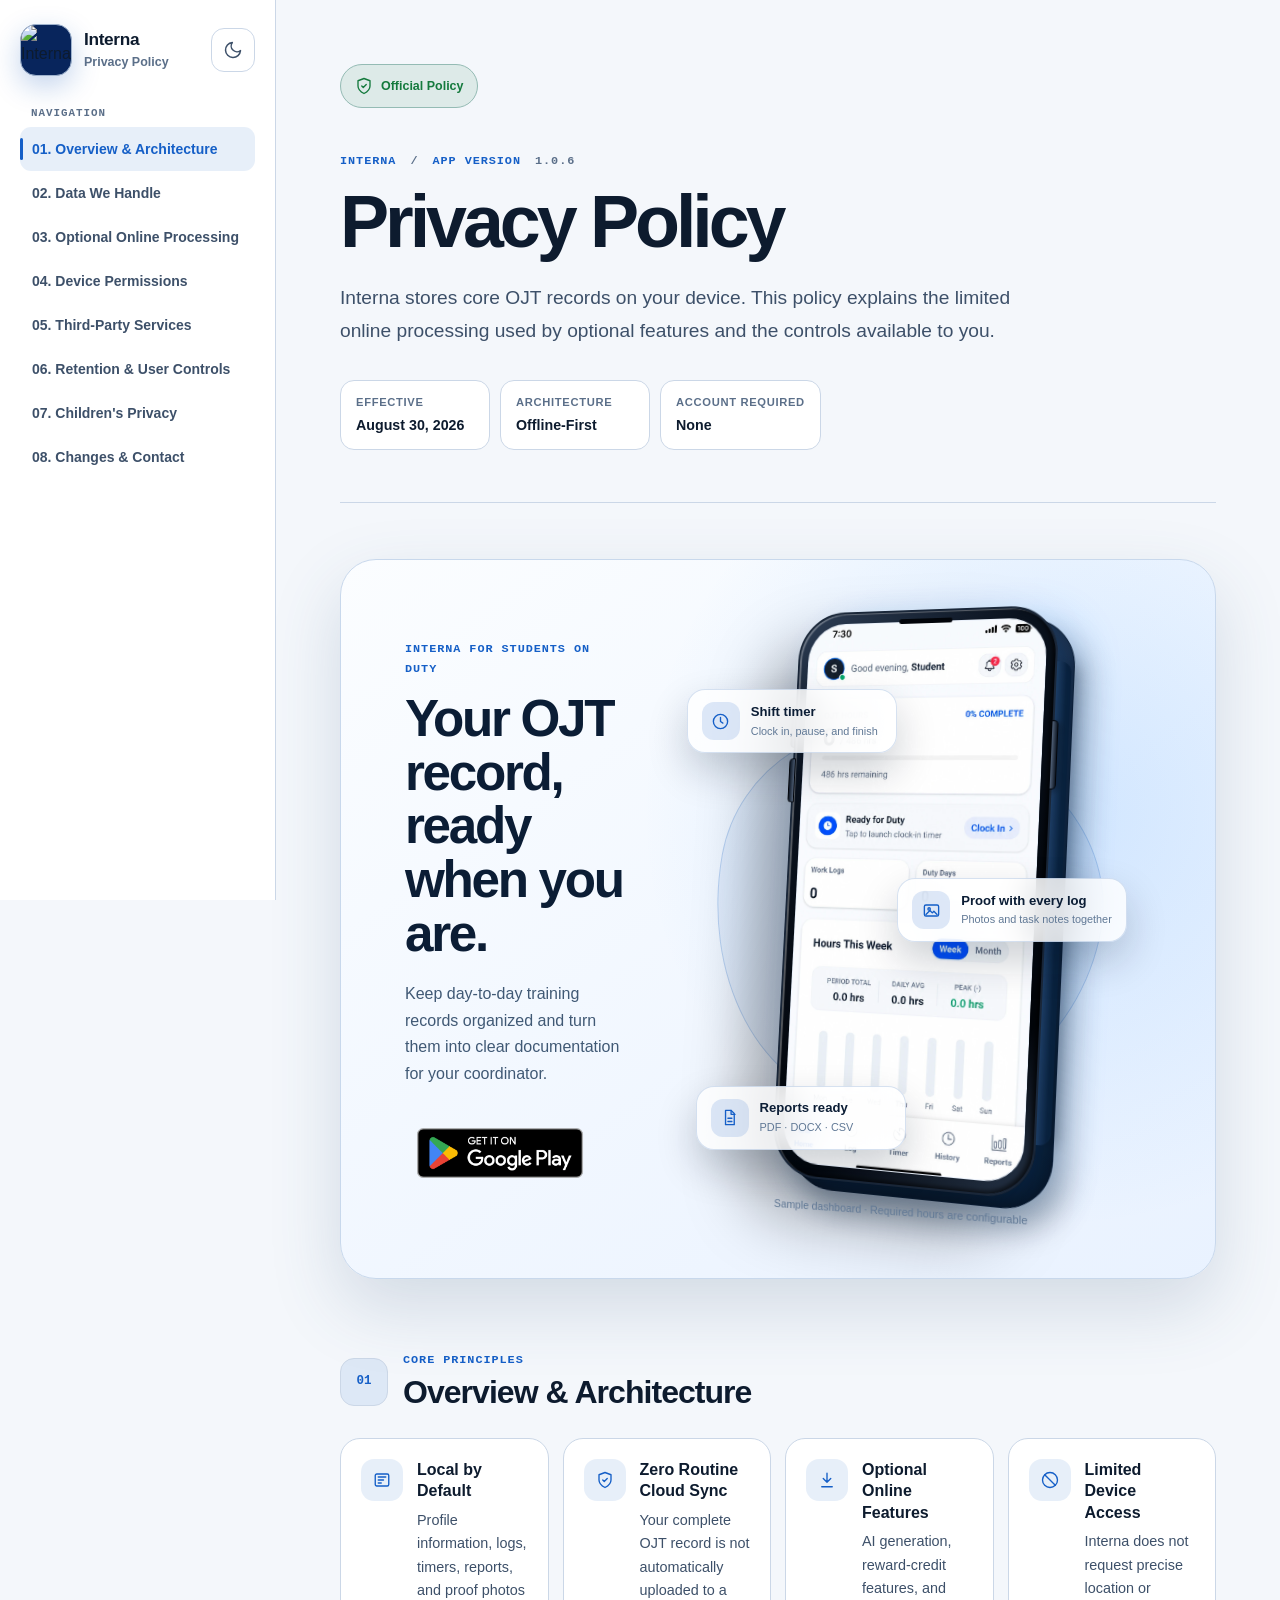
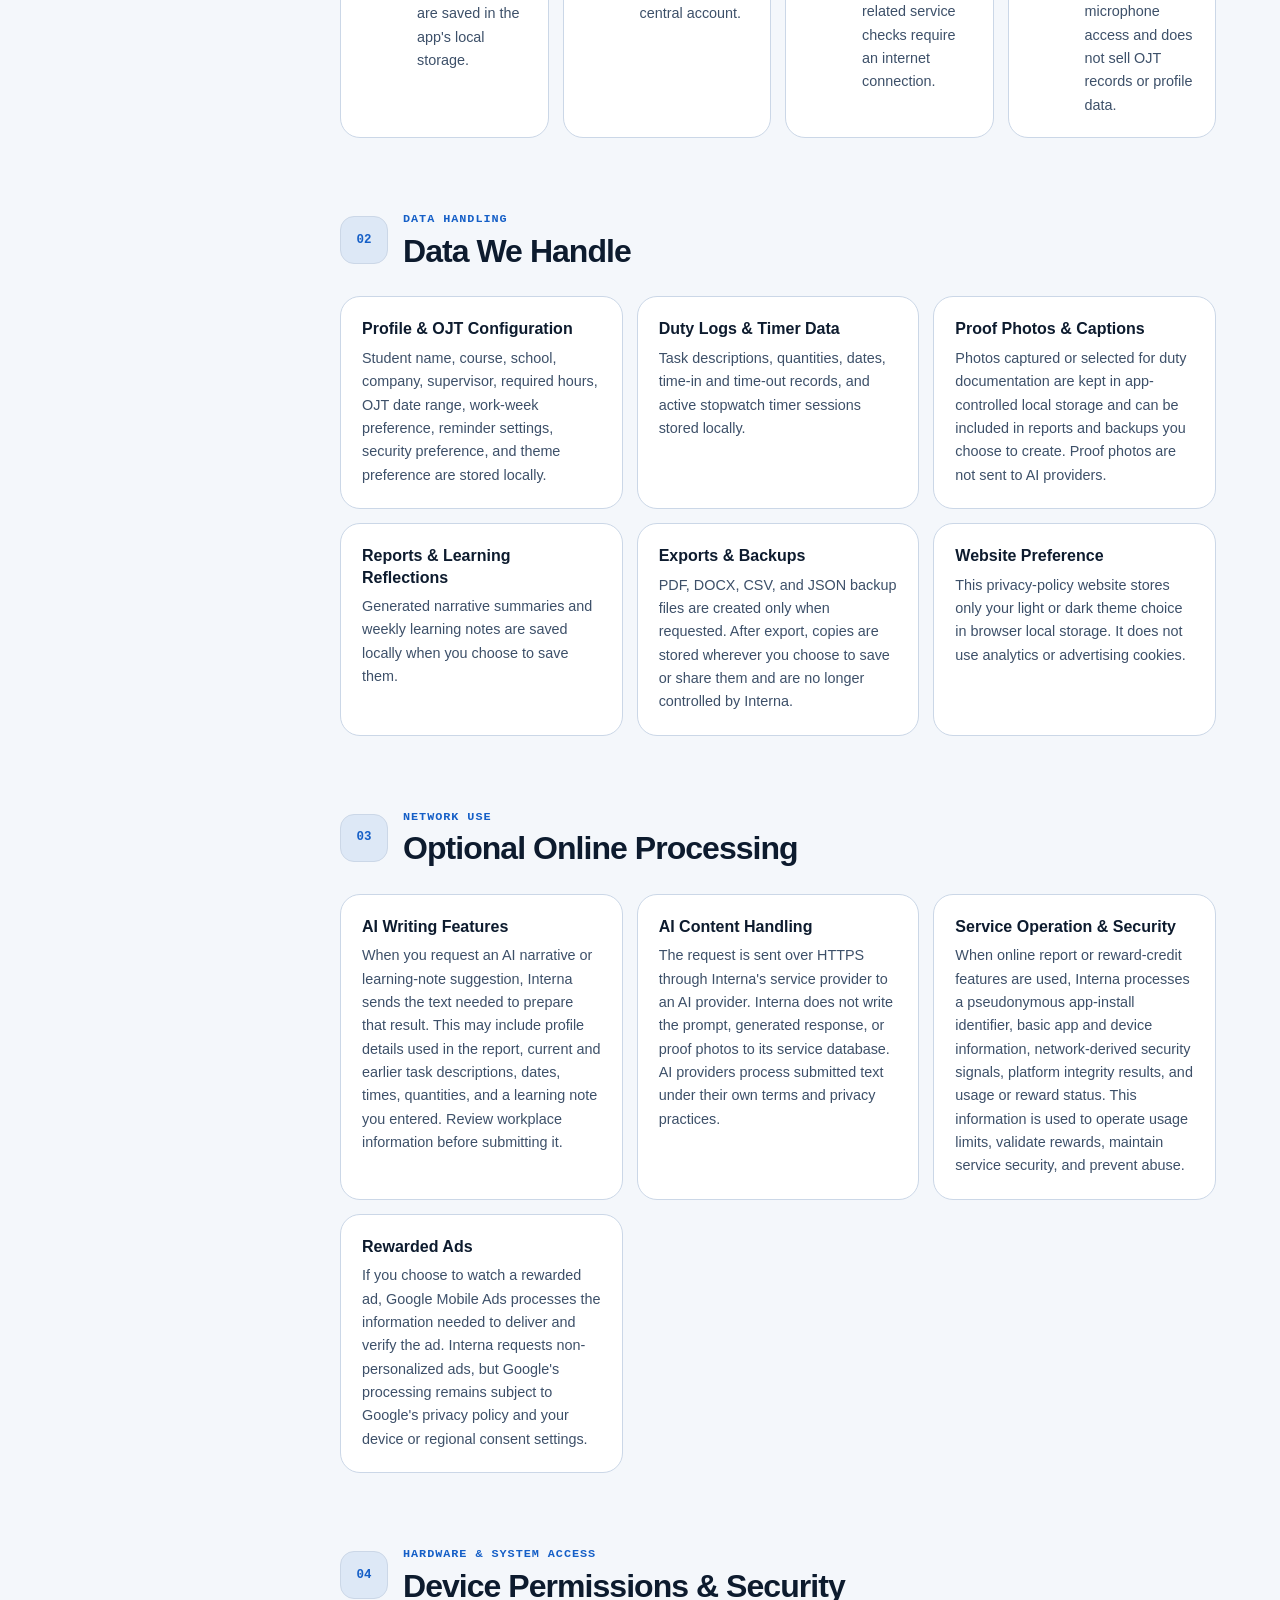
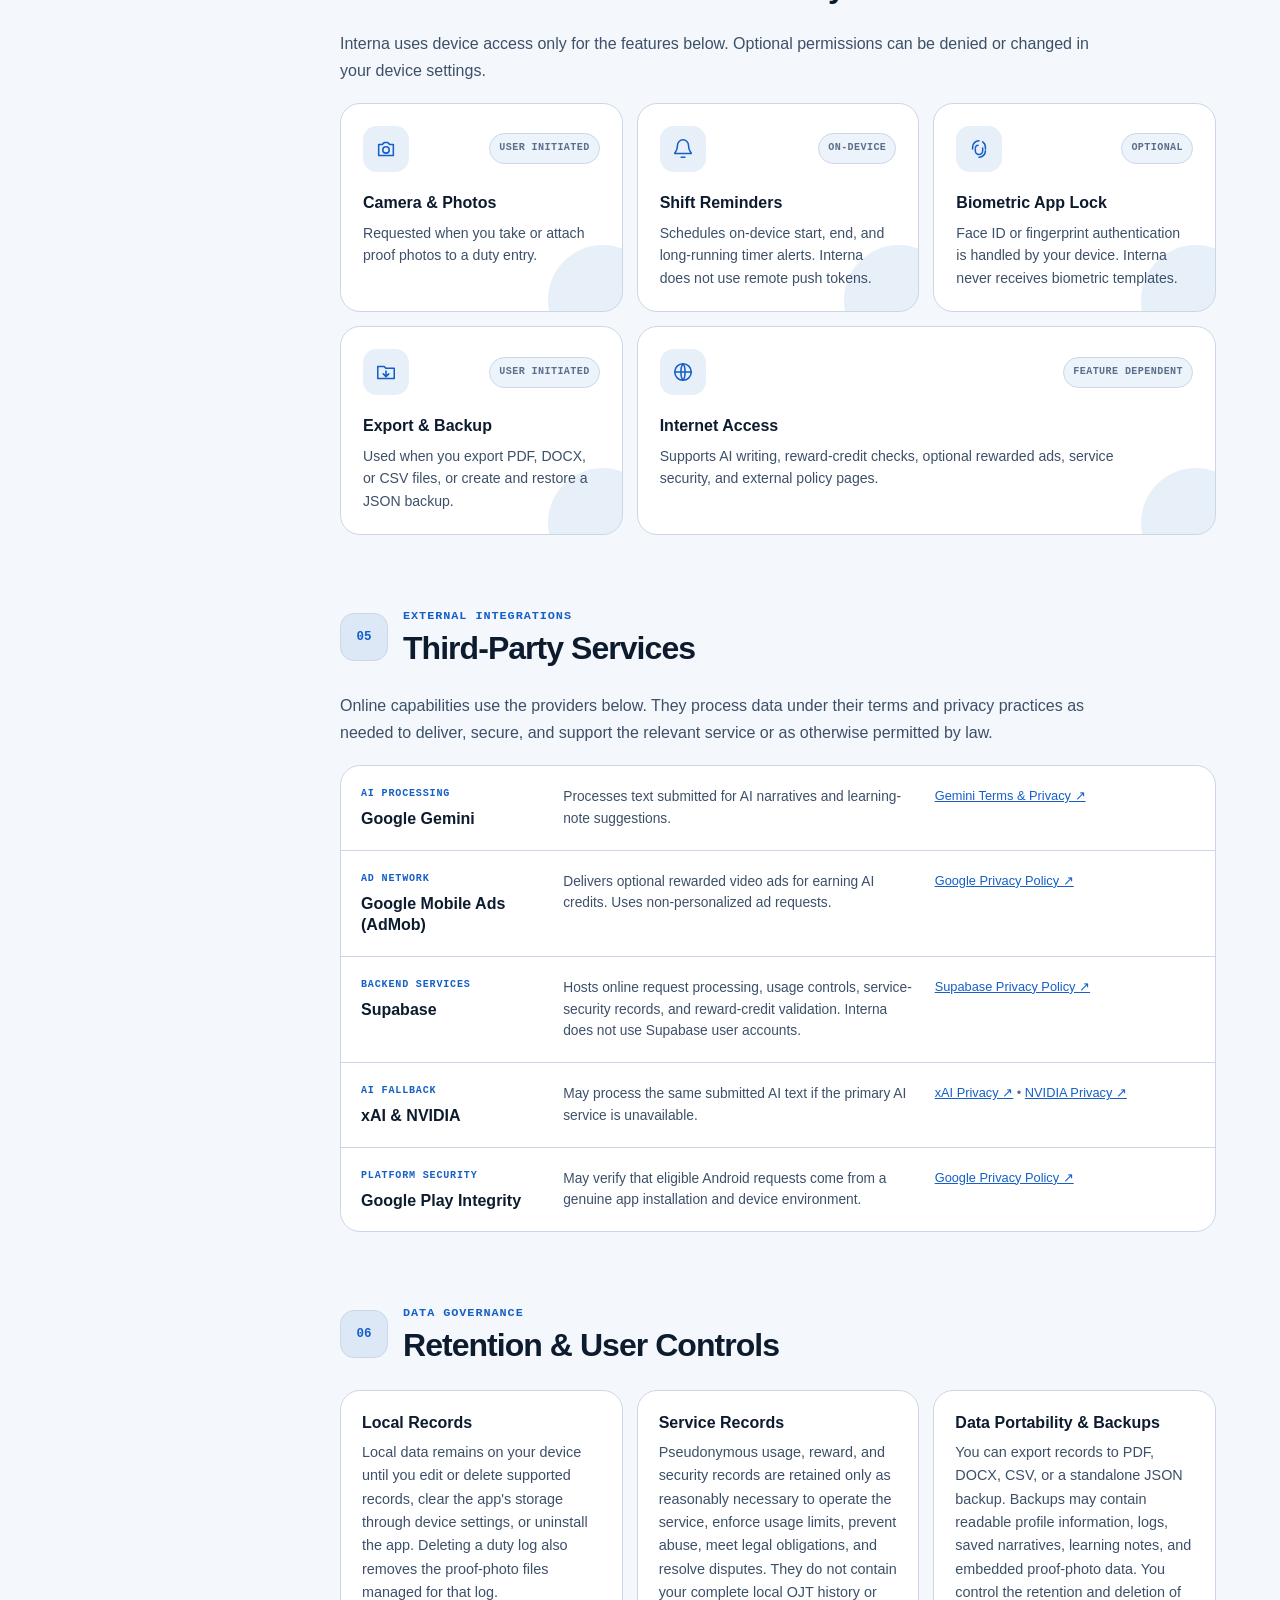
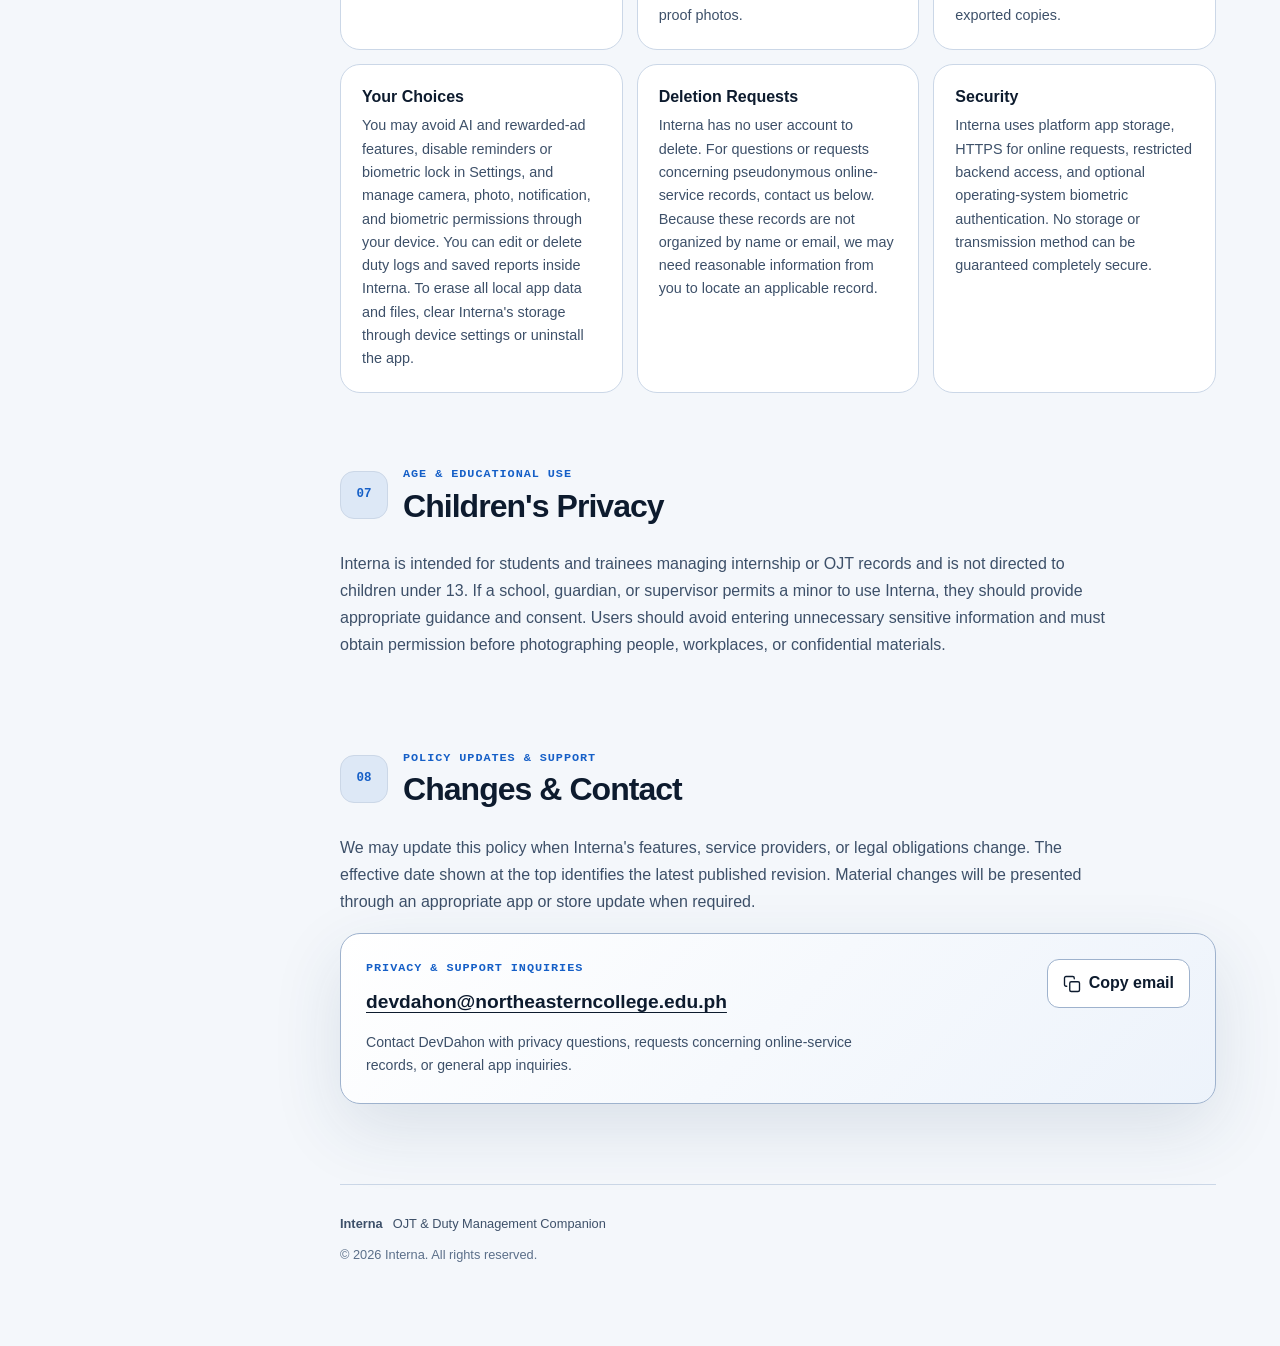
==== commit 97951313: "Use official Google Play badge and trim repetition" ====
--- a/index.html
+++ b/index.html
@@ -113,26 +113,13 @@
             </svg>
             Official Policy
           </span>
-          <a
-            class="portfolio-link"
-            href="https://play.google.com/store/apps/details?id=com.rodagregado.interna"
-            target="_blank"
-            rel="noopener noreferrer"
-          >
-            Get Interna
-            <svg viewBox="0 0 24 24" aria-hidden="true">
-              <path d="M7 17 17 7"></path>
-              <path d="M7 7h10v10"></path>
-            </svg>
-          </a>
         </div>
 
         <p class="eyebrow">Interna <span aria-hidden="true">/</span> App version <span data-app-version>1.0.6</span></p>
         <h1>Privacy Policy</h1>
         <p class="page-description">
-          Interna uses an <strong>offline-first architecture</strong>. Duty logs, shift hours, proof photos, learning notes,
-          and saved reports are stored on your device by default. No user account is required and Interna does not routinely
-          sync those records to a central account. Some optional features use online services as described below.
+          Interna stores core OJT records on your device. This policy explains the limited online processing used by
+          optional features and the controls available to you.
         </p>
 
         <div class="meta-bar" role="group" aria-label="Policy metadata">
@@ -147,23 +134,17 @@
           <p class="showcase-kicker">Interna for students on duty</p>
           <h2 id="download-title">Your OJT record, ready when you are.</h2>
           <p>
-            Clock shifts, capture what you worked on, keep proof photos with each log, and turn it all into reports
-            for your coordinator.
+            Keep day-to-day training records organized and turn them into clear documentation for your coordinator.
           </p>
           <a
-            class="play-store-button"
+            class="google-play-badge-link"
             href="https://play.google.com/store/apps/details?id=com.rodagregado.interna"
             target="_blank"
             rel="noopener noreferrer"
-            aria-label="Download Interna from Google Play (opens in a new tab)"
+            aria-label="Get Interna on Google Play (opens in a new tab)"
           >
-            <svg viewBox="0 0 24 24" aria-hidden="true">
-              <path d="m4.5 3.8 10.7 8.2L4.5 20.2V3.8Z"></path>
-              <path d="m15.2 12 3.5-2.7c.7-.5 1.6 0 1.6.9v3.6c0 .9-.9 1.4-1.6.9L15.2 12Z"></path>
-            </svg>
-            <span><small>Download on</small><strong>Google Play</strong></span>
+            <img src="./google-play-badge.png" alt="Get it on Google Play" width="646" height="250">
           </a>
-          <p class="showcase-note">Set your required-hour target. No account needed.</p>
         </div>
 
         <div class="showcase-visual">
@@ -234,7 +215,7 @@
             </span>
             <div>
               <h3>Zero Routine Cloud Sync</h3>
-              <p>Interna operates without a backend user account and does not automatically upload your complete OJT record.</p>
+              <p>Your complete OJT record is not automatically uploaded to a central account.</p>
             </div>
           </article>
 
@@ -411,16 +392,13 @@
         </div>
 
         <p>
-          Interna uses the following service providers for online capabilities. They process data under their respective terms and privacy policies:
-        </p>
-        <p>
-          Interna uses providers under agreements and published practices that require appropriate protection of data. Providers are expected to process data only as needed to deliver, secure, and support the relevant service or as otherwise permitted by law.
+          Online capabilities use the providers below. They process data under their terms and privacy practices as needed to deliver, secure, and support the relevant service or as otherwise permitted by law.
         </p>
 
         <div class="network-list">
           <article class="network-row">
             <div><span class="network-label">AI Processing</span><h3>Google Gemini</h3></div>
-            <p>Processes text submitted for AI narratives and learning-note suggestions. Proof photos are not included.</p>
+            <p>Processes text submitted for AI narratives and learning-note suggestions.</p>
             <p class="network-recipient"><a href="https://ai.google.dev/gemini-api/terms" target="_blank" rel="noopener noreferrer">Gemini Terms &amp; Privacy ↗</a></p>
           </article>
 
@@ -533,7 +511,6 @@
           <strong>Interna</strong>
           <span>OJT &amp; Duty Management Companion</span>
         </div>
-        <p>This privacy policy is hosted statically on GitHub Pages and does not use analytics or advertising cookies.</p>
         <p>&copy; <span data-current-year>2026</span> Interna. All rights reserved.</p>
       </footer>
     </main>
--- a/styles.css
+++ b/styles.css
@@ -140,7 +140,6 @@
 .status-card,
 .page-header-top,
 .policy-badge,
-.portfolio-link,
 .section-heading,
 .summary-card,
 .flow-step,
@@ -339,8 +338,7 @@
   gap: 16px;
 }
 
-.policy-badge,
-.portfolio-link {
+.policy-badge {
   min-height: 44px;
   gap: 8px;
   border-radius: 999px;
@@ -356,7 +354,6 @@
 }
 
 .policy-badge svg,
-.portfolio-link svg,
 .card-icon svg,
 .callout svg,
 .copy-button svg {
@@ -368,24 +365,6 @@
   stroke-width: 1.8;
   stroke-linecap: round;
   stroke-linejoin: round;
-}
-
-.portfolio-link {
-  padding: 8px 14px;
-  border: 1px solid var(--border);
-  background: var(--surface);
-  color: var(--text-secondary);
-  text-decoration: none;
-}
-
-.portfolio-link:hover {
-  border-color: var(--border-strong);
-  color: var(--text);
-}
-
-.portfolio-link svg {
-  width: 15px;
-  height: 15px;
 }
 
 .eyebrow,
@@ -529,60 +508,18 @@
   color: var(--showcase-muted);
 }
 
-.play-store-button {
-  display: inline-flex;
-  min-height: 58px;
-  align-items: center;
-  gap: 12px;
-  padding: 10px 18px;
-  border: 1px solid rgba(92, 160, 255, 0.58);
-  border-radius: 16px;
-  background: #155fc7;
-  color: #ffffff;
-  box-shadow: 0 16px 34px rgba(0, 116, 255, 0.28);
-  text-decoration: none;
+.google-play-badge-link {
+  display: inline-block;
+  width: 190px;
+  min-height: 44px;
+  line-height: 0;
   touch-action: manipulation;
-  transition: transform 180ms ease, box-shadow 180ms ease;
-}
-
-.play-store-button:hover {
-  color: #ffffff;
-  box-shadow: 0 20px 42px rgba(0, 152, 255, 0.36);
-  transform: translateY(-2px);
-}
-
-.play-store-button:active {
-  transform: translateY(0);
-}
-
-.play-store-button svg {
-  width: 28px;
-  height: 28px;
-  flex: 0 0 auto;
-  fill: currentColor;
-}
-
-.play-store-button span {
-  display: grid;
-  text-align: left;
-}
-
-.play-store-button small {
-  font-size: 0.68rem;
-  font-weight: 650;
-  line-height: 1;
-}
-
-.play-store-button strong {
-  margin-top: 3px;
-  font-size: 1rem;
-  line-height: 1.1;
-}
-
-.showcase-note {
-  margin: 13px 0 0 !important;
-  color: var(--showcase-subtle) !important;
-  font-size: 0.75rem;
+}
+
+.google-play-badge-link img {
+  display: block;
+  width: 100%;
+  height: auto;
 }
 
 .showcase-visual {
@@ -1397,8 +1334,7 @@
     flex-direction: column;
   }
 
-  .policy-badge,
-  .portfolio-link {
+  .policy-badge {
     align-self: flex-start;
   }
 
@@ -1427,9 +1363,8 @@
     max-width: none;
   }
 
-  .play-store-button {
-    width: 100%;
-    justify-content: center;
+  .google-play-badge-link {
+    width: 180px;
   }
 
   .showcase-visual {
@@ -1600,7 +1535,6 @@
 
   .sidebar,
   .skip-link,
-  .portfolio-link,
   .theme-toggle,
   .copy-button,
   .app-showcase {
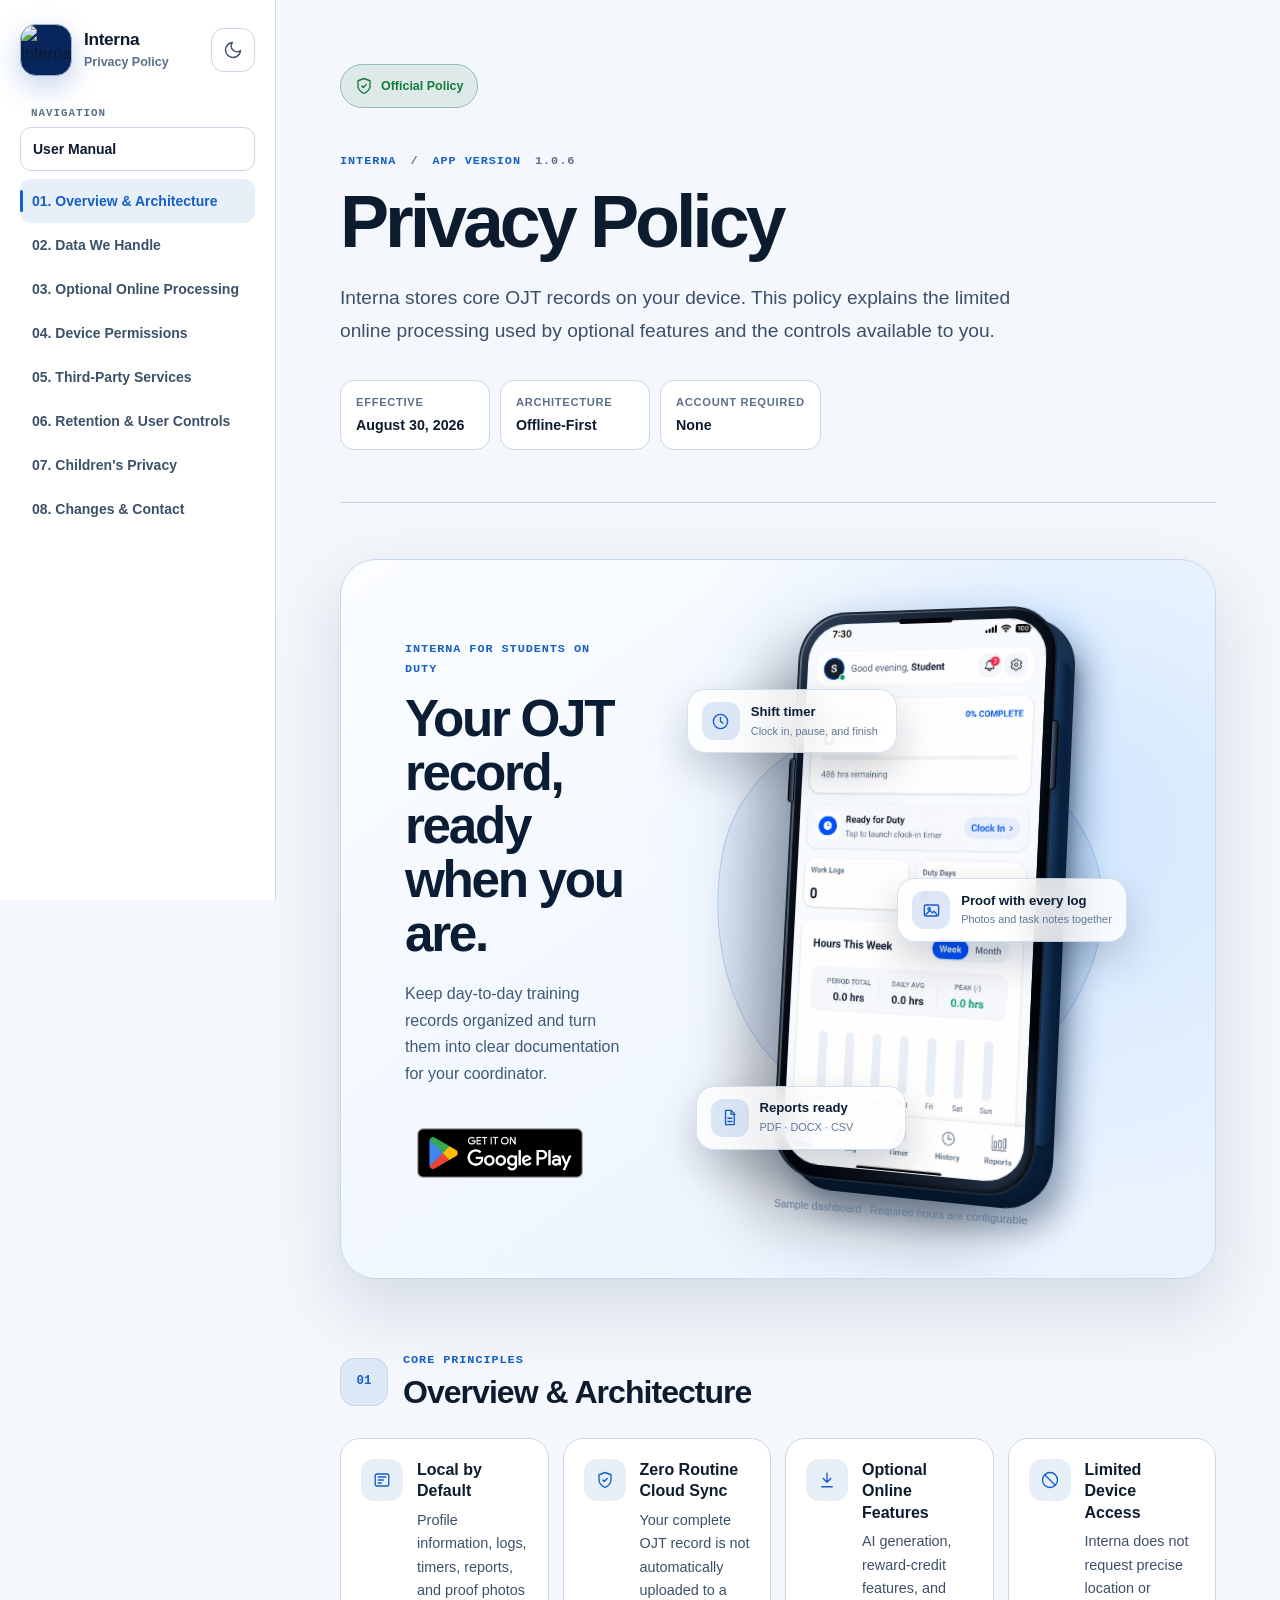
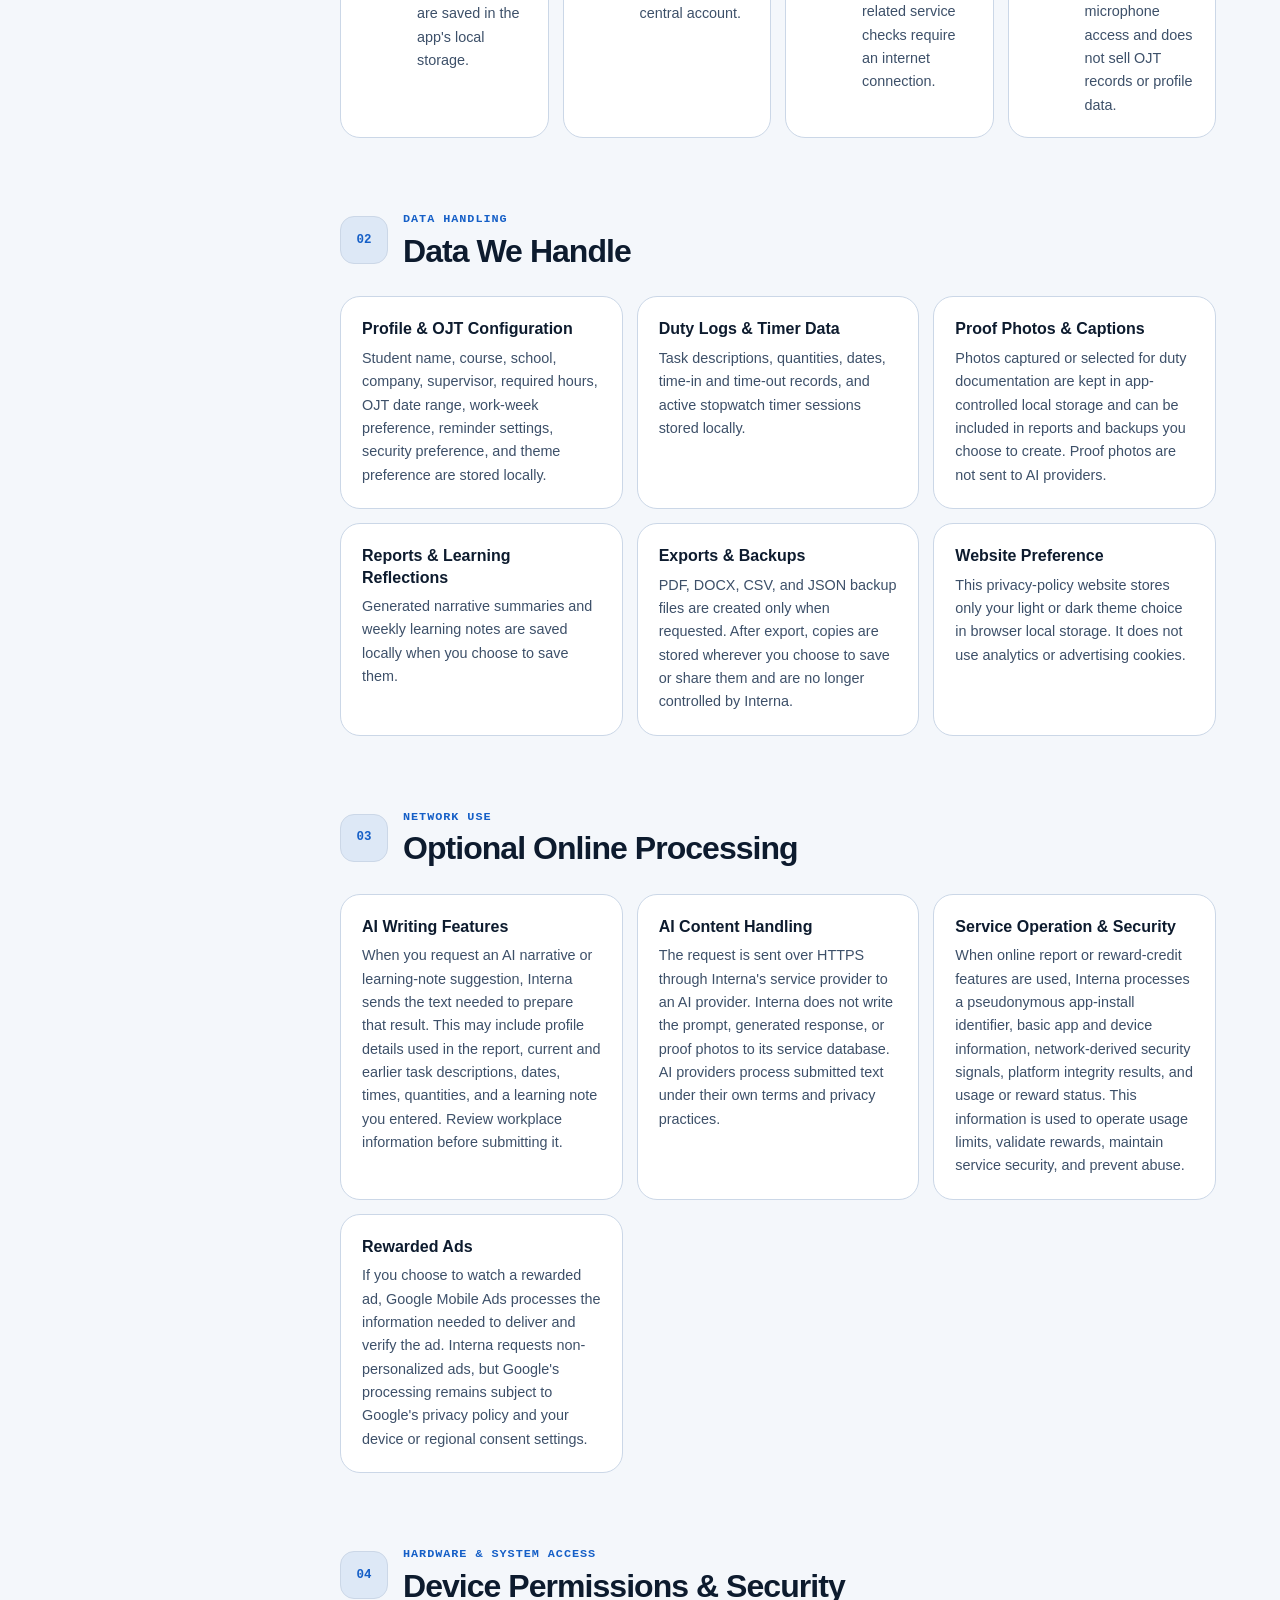
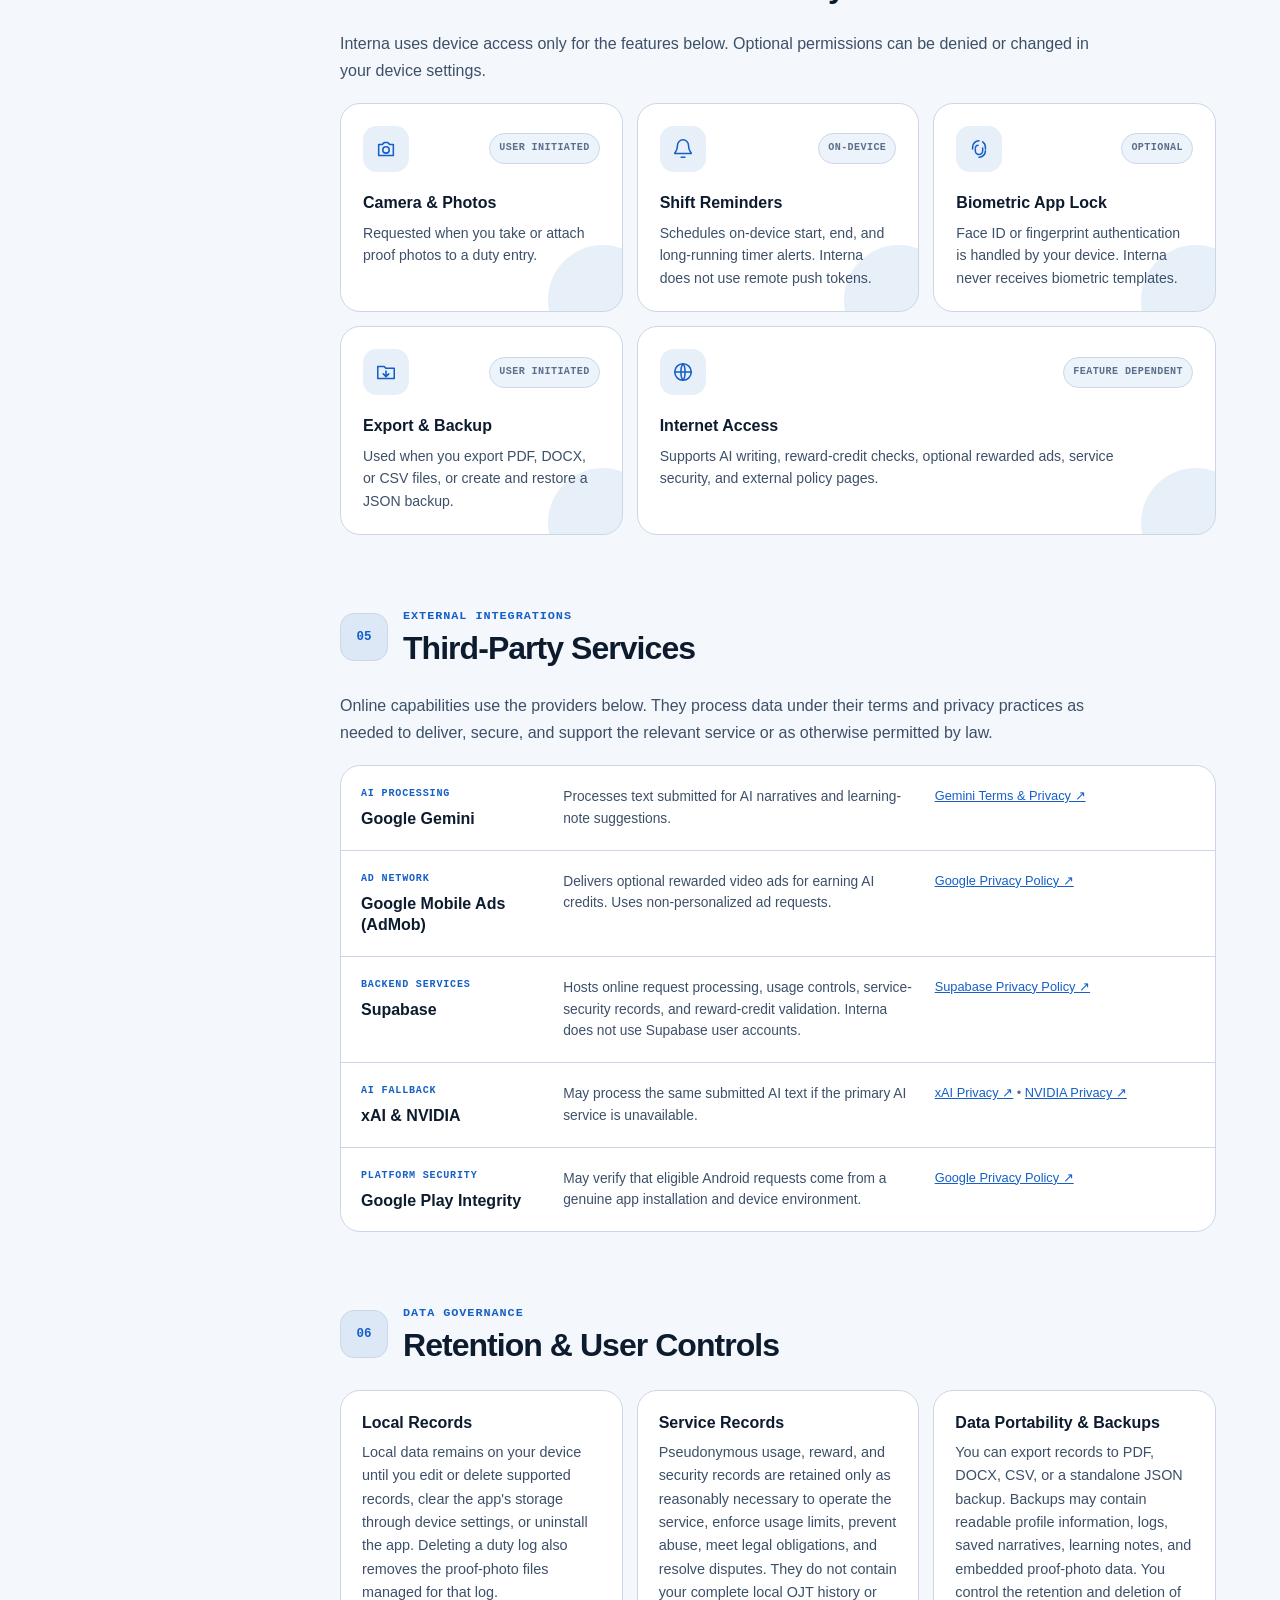
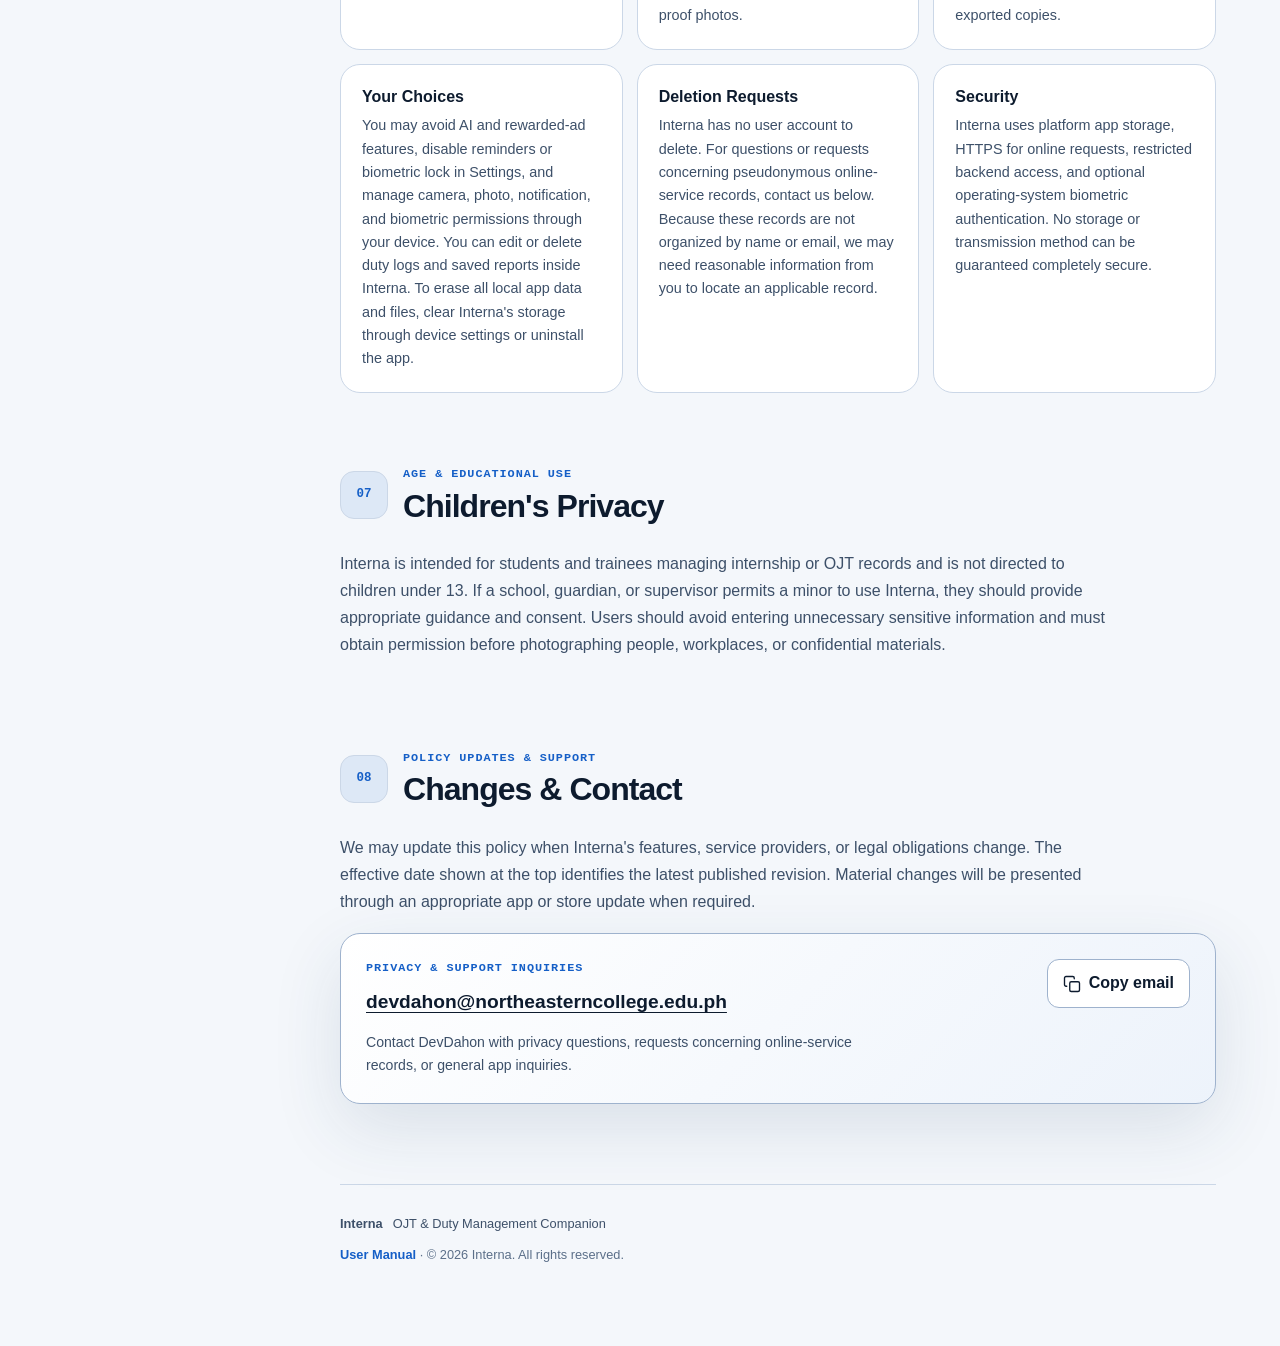
==== commit 7e6fd97d: "Add Interna user manual" ====
--- a/index.html
+++ b/index.html
@@ -91,6 +91,7 @@
       <nav class="nav-menu" aria-label="Table of contents">
         <div class="nav-group">
           <p class="nav-section-title">Navigation</p>
+          <a href="./manual.html" class="nav-link nav-link-page">User Manual</a>
           <a href="#overview" class="nav-link">01. Overview &amp; Architecture</a>
           <a href="#data-storage" class="nav-link">02. Data We Handle</a>
           <a href="#online-processing" class="nav-link">03. Optional Online Processing</a>
@@ -511,7 +512,7 @@
           <strong>Interna</strong>
           <span>OJT &amp; Duty Management Companion</span>
         </div>
-        <p>&copy; <span data-current-year>2026</span> Interna. All rights reserved.</p>
+        <p><a href="./manual.html">User Manual</a> · &copy; <span data-current-year>2026</span> Interna. All rights reserved.</p>
       </footer>
     </main>
   </div>
--- a/styles.css
+++ b/styles.css
@@ -318,6 +318,13 @@
   content: "";
 }
 
+.nav-link-page {
+  margin-bottom: 8px;
+  border: 1px solid var(--border);
+  background: var(--surface);
+  color: var(--text);
+}
+
 .content-area {
   width: auto;
   max-width: 1600px;
@@ -432,6 +439,256 @@
   font-weight: 700;
   letter-spacing: 0.06em;
   text-transform: uppercase;
+}
+
+.header-page-link {
+  min-height: 44px;
+  display: inline-flex;
+  align-items: center;
+  padding: 9px 14px;
+  border: 1px solid var(--border);
+  border-radius: 999px;
+  background: var(--surface);
+  color: var(--text-secondary);
+  font-size: 0.82rem;
+  font-weight: 750;
+  text-decoration: none;
+  touch-action: manipulation;
+}
+
+.header-page-link:hover {
+  border-color: var(--border-strong);
+  color: var(--text);
+}
+
+.manual-badge {
+  border-color: color-mix(in srgb, var(--primary) 36%, var(--border));
+  background: var(--primary-soft);
+  color: var(--primary);
+}
+
+.manual-actions {
+  display: flex;
+  align-items: center;
+  flex-wrap: wrap;
+  gap: 18px;
+  margin-top: 32px;
+}
+
+.manual-primary-action {
+  min-height: 48px;
+  display: inline-flex;
+  align-items: center;
+  justify-content: center;
+  padding: 11px 19px;
+  border: 1px solid var(--primary-strong);
+  border-radius: var(--radius-md);
+  background: var(--primary-strong);
+  color: #ffffff;
+  font-weight: 780;
+  line-height: 1.2;
+  text-decoration: none;
+  touch-action: manipulation;
+  transition: filter 180ms ease, transform 180ms ease;
+}
+
+.manual-primary-action:hover {
+  color: #ffffff;
+  filter: brightness(1.08);
+  transform: translateY(-1px);
+}
+
+.manual-overview {
+  display: grid;
+  grid-template-columns: repeat(3, minmax(0, 1fr));
+  gap: 14px;
+  margin-top: 32px;
+}
+
+.manual-overview article {
+  padding: 20px;
+  border: 1px solid var(--border);
+  border-radius: var(--radius-lg);
+  background: var(--surface);
+}
+
+.manual-overview span {
+  display: block;
+  color: var(--primary);
+  font-size: clamp(1.45rem, 3vw, 2rem);
+  font-weight: 820;
+  letter-spacing: -0.04em;
+  line-height: 1.1;
+}
+
+.manual-overview p {
+  margin: 6px 0 0;
+  color: var(--text-secondary);
+  font-size: 0.86rem;
+}
+
+.manual-steps {
+  display: grid;
+  gap: 12px;
+  margin: 0;
+  padding: 0;
+  list-style: none;
+  counter-reset: manual-step;
+}
+
+.manual-steps li {
+  display: flex;
+  align-items: flex-start;
+  gap: 16px;
+  padding: 20px;
+  border: 1px solid var(--border);
+  border-radius: var(--radius-lg);
+  background: var(--surface);
+}
+
+.manual-steps li > span {
+  width: 38px;
+  height: 38px;
+  display: inline-grid;
+  flex: 0 0 auto;
+  place-items: center;
+  border-radius: 12px;
+  background: var(--primary-soft);
+  color: var(--primary);
+  font-family: var(--font-mono);
+  font-size: 0.78rem;
+  font-weight: 800;
+}
+
+.manual-steps h3,
+.manual-card-grid h3,
+.manual-split h3,
+.manual-checklist h3,
+.manual-support-card h3 {
+  margin: 0;
+  font-size: 1rem;
+  line-height: 1.35;
+}
+
+.manual-steps p,
+.manual-card-grid p,
+.manual-split p,
+.manual-checklist p,
+.manual-support-card p {
+  margin: 6px 0 0;
+  color: var(--text-secondary);
+  font-size: 0.9rem;
+  line-height: 1.62;
+}
+
+.manual-steps-compact {
+  grid-template-columns: repeat(2, minmax(0, 1fr));
+}
+
+.manual-card-grid,
+.manual-split {
+  display: grid;
+  grid-template-columns: repeat(2, minmax(0, 1fr));
+  gap: 14px;
+}
+
+.manual-card-grid article,
+.manual-split article {
+  padding: 21px;
+  border: 1px solid var(--border);
+  border-radius: var(--radius-lg);
+  background: var(--surface);
+}
+
+.manual-card-label {
+  display: inline-block;
+  margin-bottom: 8px;
+  color: var(--primary);
+  font-family: var(--font-mono);
+  font-size: 0.68rem;
+  font-weight: 800;
+  letter-spacing: 0.08em;
+  text-transform: uppercase;
+}
+
+.manual-checklist {
+  display: grid;
+  gap: 12px;
+}
+
+.manual-checklist article {
+  display: flex;
+  align-items: flex-start;
+  gap: 14px;
+  padding: 18px 20px;
+  border: 1px solid var(--border);
+  border-radius: var(--radius-lg);
+  background: var(--surface);
+}
+
+.manual-checklist svg {
+  width: 24px;
+  height: 24px;
+  flex: 0 0 auto;
+  margin-top: 1px;
+  padding: 4px;
+  border-radius: 50%;
+  background: var(--success-soft);
+  color: var(--success);
+  fill: none;
+  stroke: currentColor;
+  stroke-linecap: round;
+  stroke-linejoin: round;
+  stroke-width: 2;
+}
+
+.manual-faq {
+  overflow: hidden;
+  border: 1px solid var(--border);
+  border-radius: var(--radius-lg);
+  background: var(--surface);
+}
+
+.manual-faq details + details {
+  border-top: 1px solid var(--border);
+}
+
+.manual-faq summary {
+  min-height: 52px;
+  padding: 16px 52px 16px 20px;
+  color: var(--text);
+  font-weight: 740;
+  cursor: pointer;
+  touch-action: manipulation;
+}
+
+.manual-faq details[open] summary {
+  background: var(--surface-soft);
+}
+
+.manual-faq p {
+  max-width: 80ch;
+  margin: 0;
+  padding: 0 20px 18px;
+  color: var(--text-secondary);
+  font-size: 0.9rem;
+}
+
+.manual-support-card {
+  display: flex;
+  align-items: center;
+  justify-content: space-between;
+  gap: 24px;
+  margin-top: 22px;
+  padding: 24px;
+  border: 1px solid var(--border-strong);
+  border-radius: var(--radius-lg);
+  background: linear-gradient(135deg, var(--surface), var(--primary-soft));
+}
+
+.page-footer a {
+  font-weight: 700;
+  text-decoration: none;
 }
 
 .meta-bar strong {
@@ -1282,7 +1539,11 @@
     padding: 4px 0 6px;
     overflow-x: auto;
     overscroll-behavior-inline: contain;
-    scrollbar-width: thin;
+    scrollbar-width: none;
+  }
+
+  .nav-menu::-webkit-scrollbar {
+    display: none;
   }
 
   .nav-group {
@@ -1332,6 +1593,31 @@
   .page-header-top {
     align-items: stretch;
     flex-direction: column;
+  }
+
+  .header-page-link {
+    align-self: flex-start;
+  }
+
+  .manual-actions {
+    align-items: flex-start;
+    flex-direction: column;
+  }
+
+  .manual-overview,
+  .manual-steps-compact,
+  .manual-card-grid,
+  .manual-split {
+    grid-template-columns: 1fr;
+  }
+
+  .manual-support-card {
+    align-items: flex-start;
+    flex-direction: column;
+  }
+
+  .manual-support-card .manual-primary-action {
+    width: 100%;
   }
 
   .policy-badge {
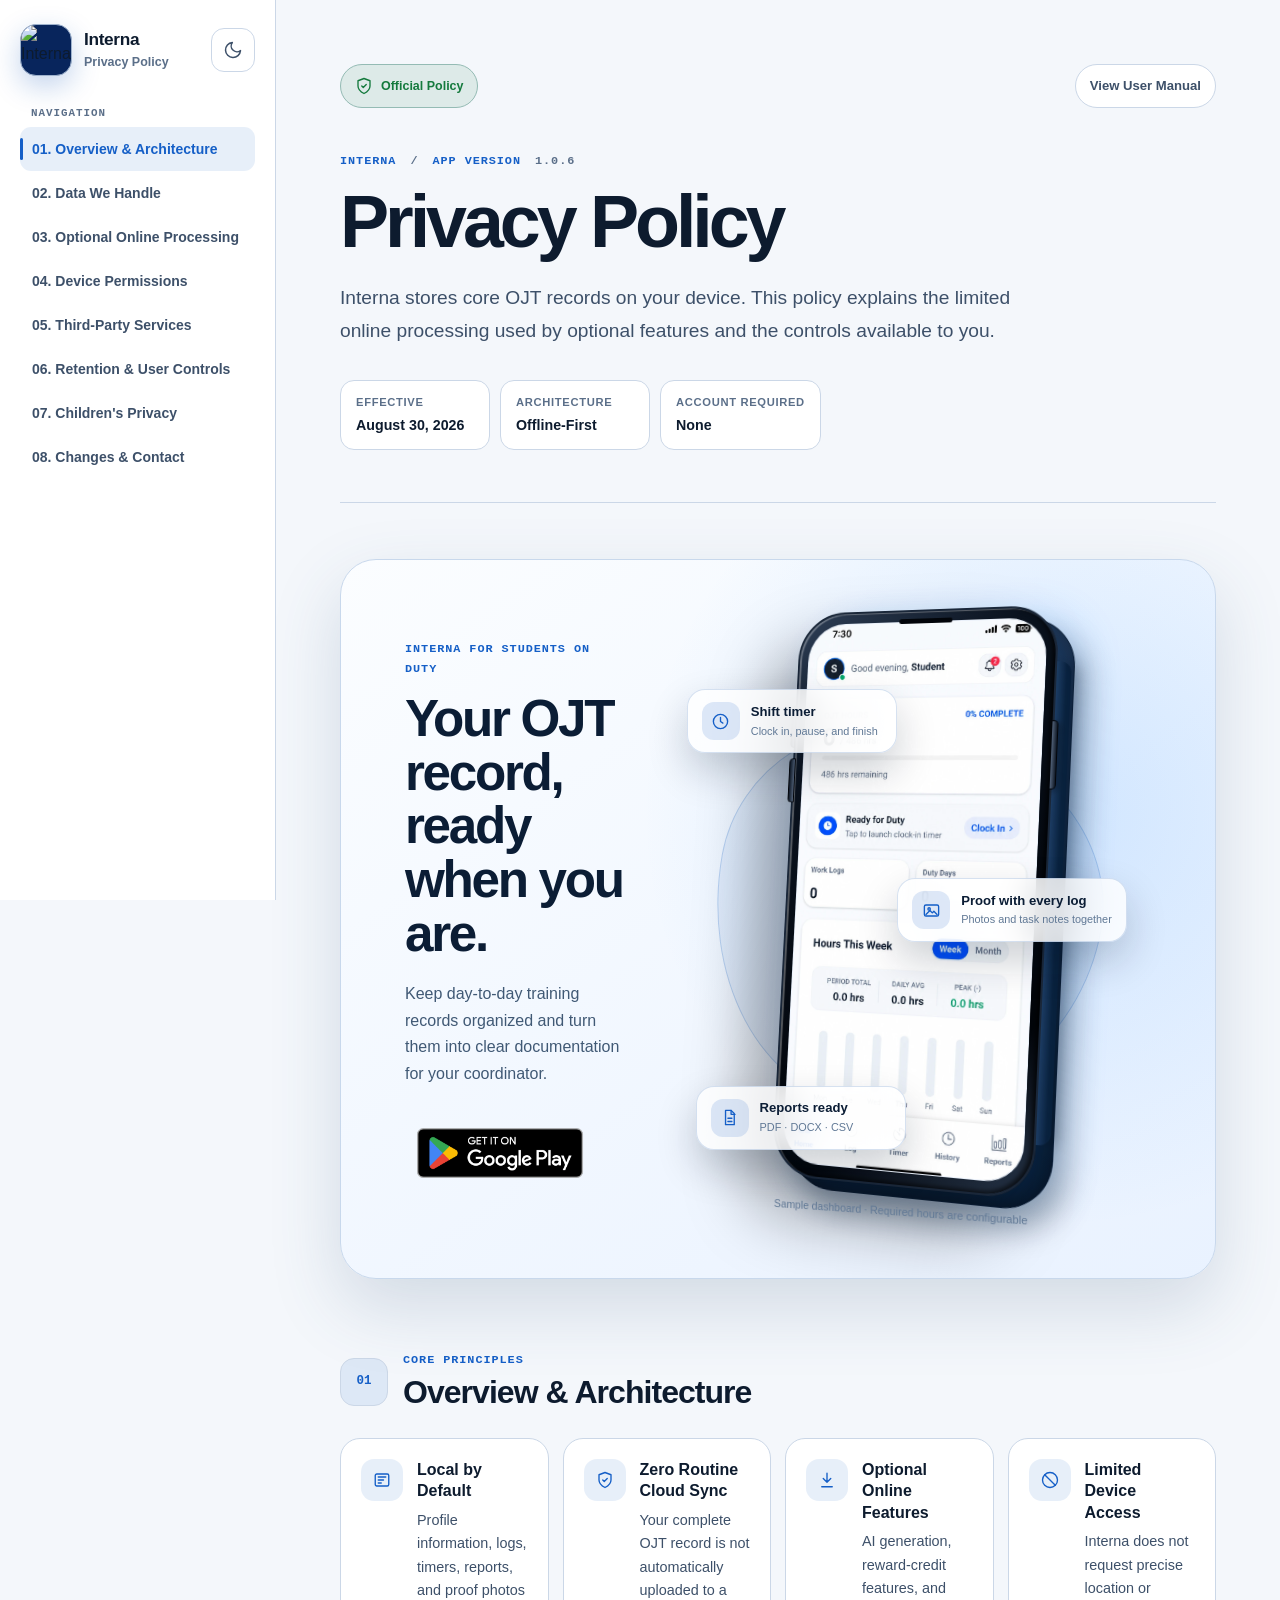
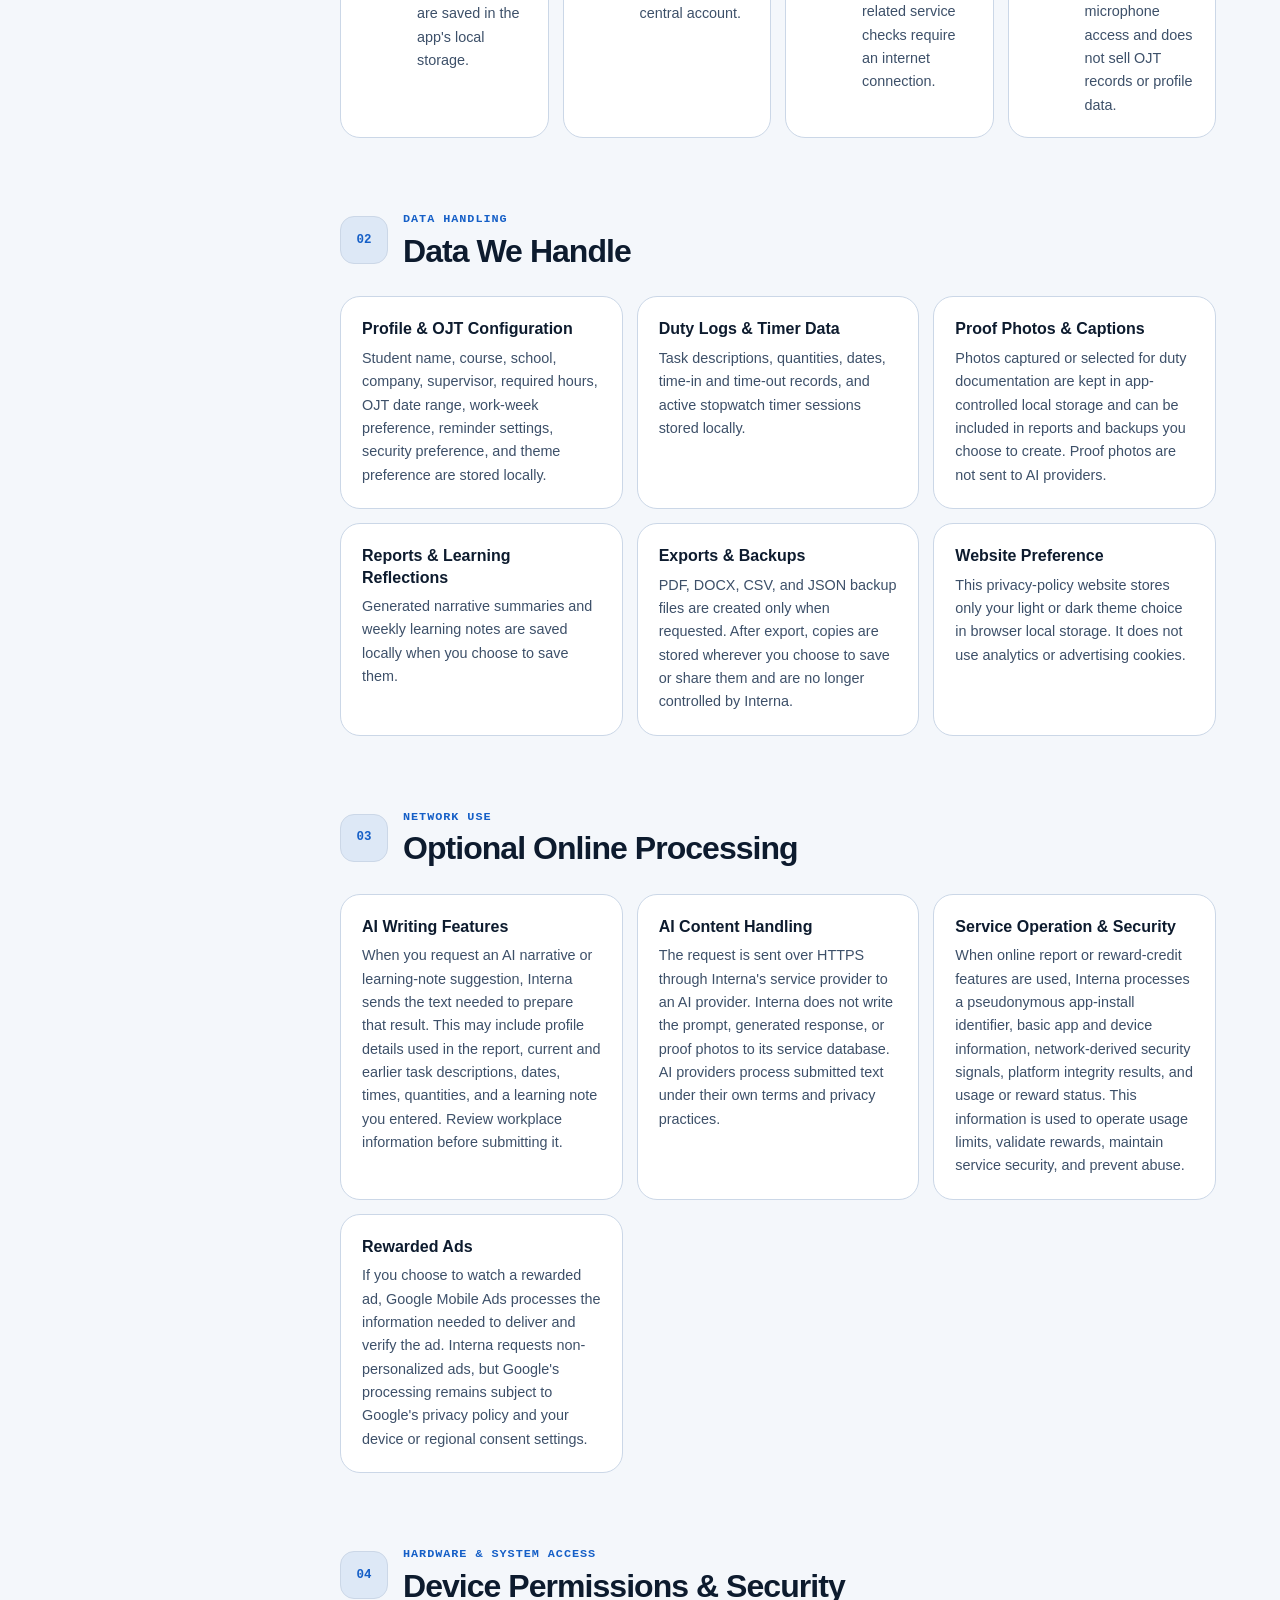
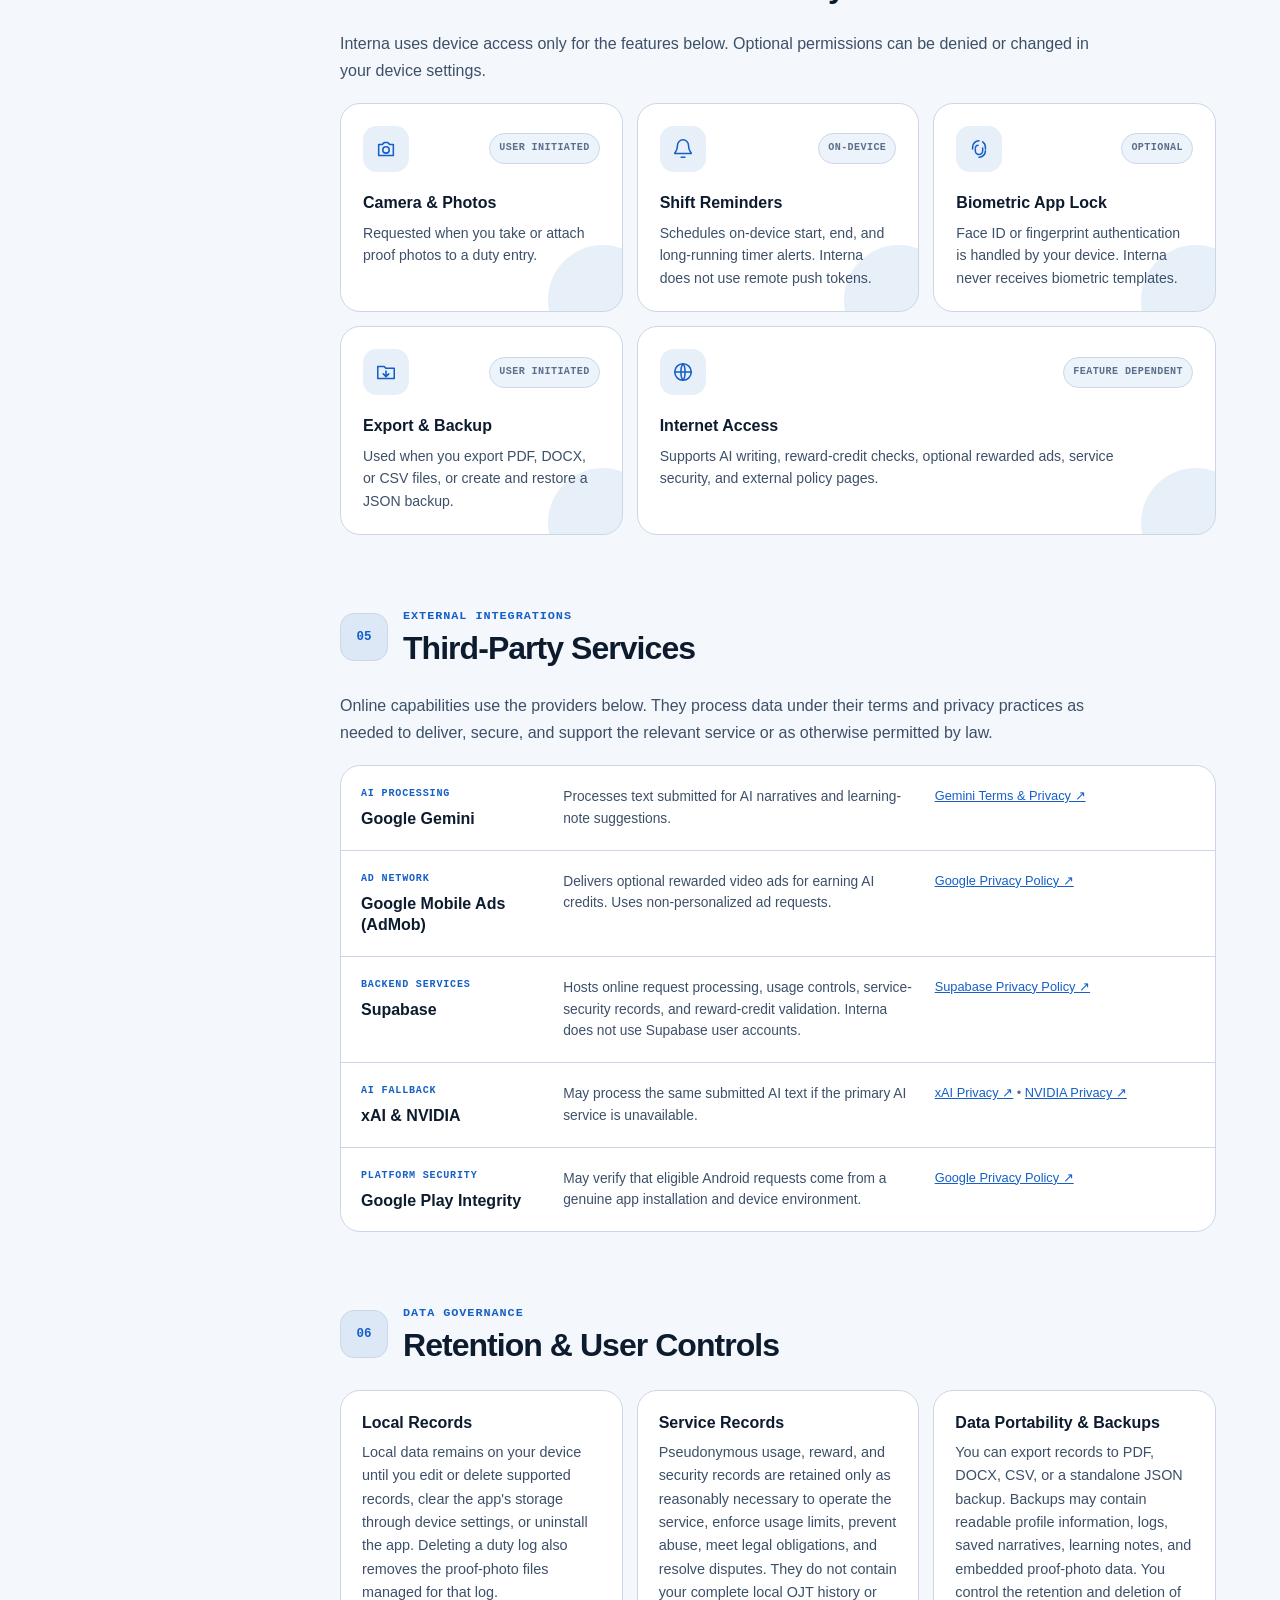
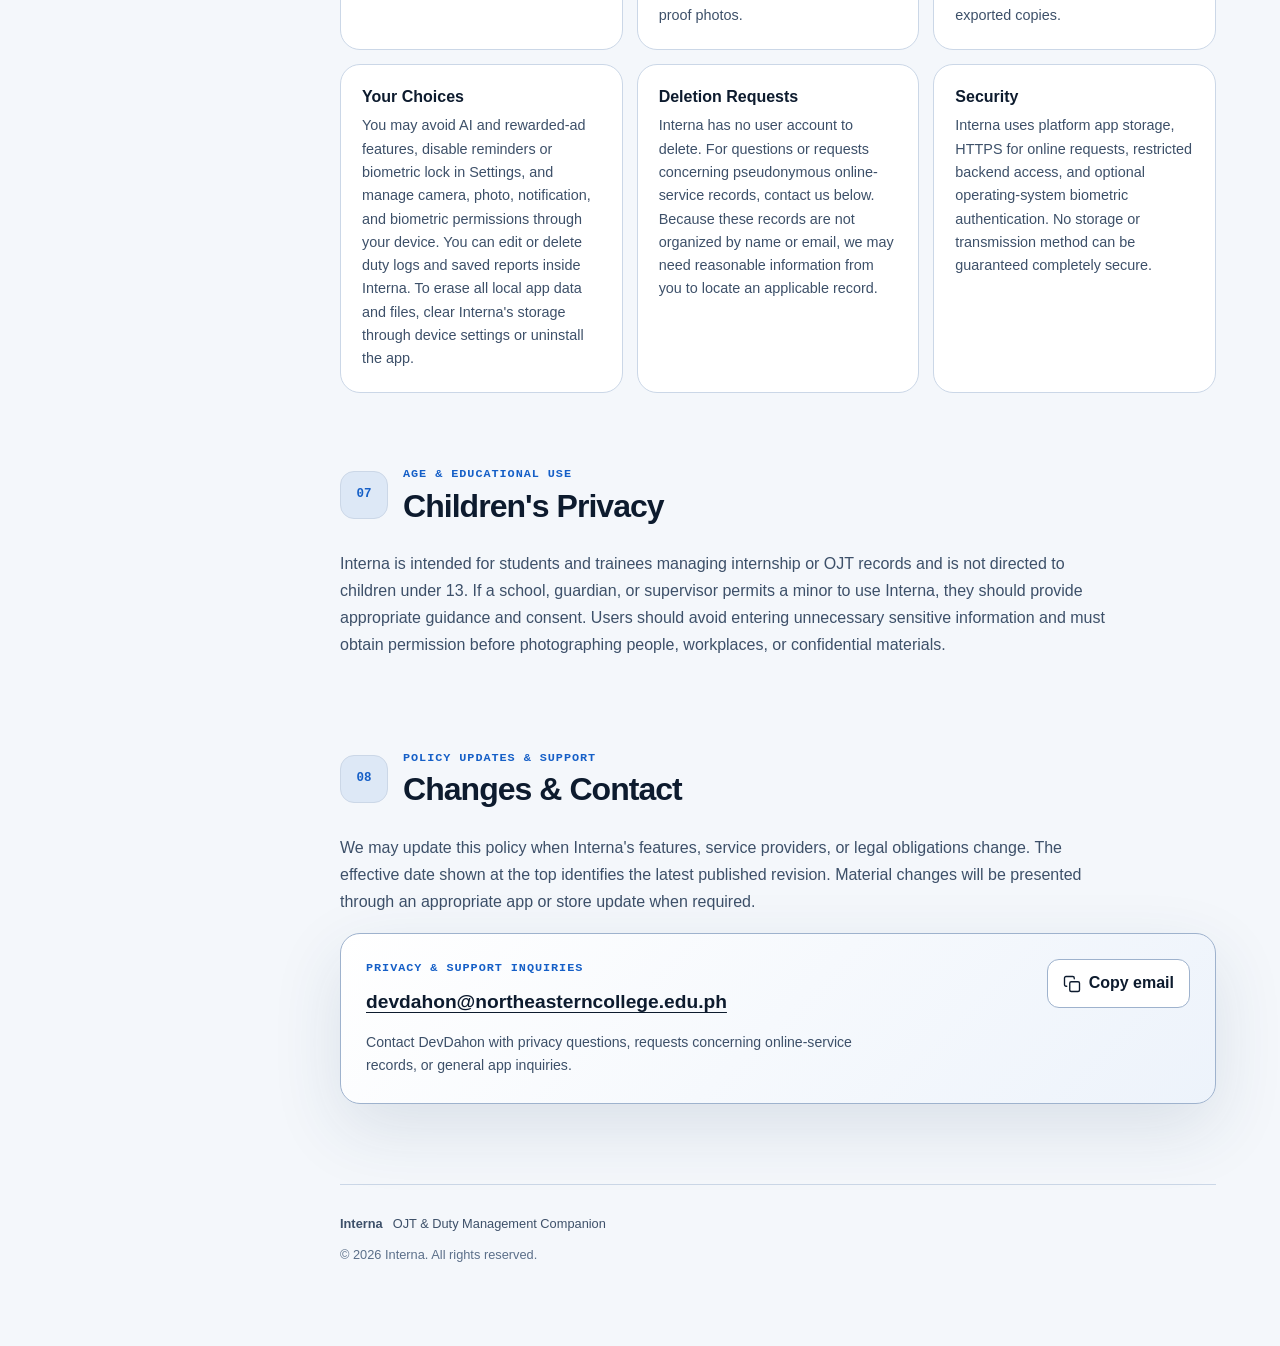
==== commit 8057ccc3: "Unify policy and manual navigation" ====
--- a/index.html
+++ b/index.html
@@ -91,7 +91,6 @@
       <nav class="nav-menu" aria-label="Table of contents">
         <div class="nav-group">
           <p class="nav-section-title">Navigation</p>
-          <a href="./manual.html" class="nav-link nav-link-page">User Manual</a>
           <a href="#overview" class="nav-link">01. Overview &amp; Architecture</a>
           <a href="#data-storage" class="nav-link">02. Data We Handle</a>
           <a href="#online-processing" class="nav-link">03. Optional Online Processing</a>
@@ -114,6 +113,7 @@
             </svg>
             Official Policy
           </span>
+          <a class="header-page-link" href="./manual.html">View User Manual</a>
         </div>
 
         <p class="eyebrow">Interna <span aria-hidden="true">/</span> App version <span data-app-version>1.0.6</span></p>
@@ -512,7 +512,7 @@
           <strong>Interna</strong>
           <span>OJT &amp; Duty Management Companion</span>
         </div>
-        <p><a href="./manual.html">User Manual</a> · &copy; <span data-current-year>2026</span> Interna. All rights reserved.</p>
+        <p>&copy; <span data-current-year>2026</span> Interna. All rights reserved.</p>
       </footer>
     </main>
   </div>
--- a/styles.css
+++ b/styles.css
@@ -318,13 +318,6 @@
   content: "";
 }
 
-.nav-link-page {
-  margin-bottom: 8px;
-  border: 1px solid var(--border);
-  background: var(--surface);
-  color: var(--text);
-}
-
 .content-area {
   width: auto;
   max-width: 1600px;
@@ -684,11 +677,6 @@
   border: 1px solid var(--border-strong);
   border-radius: var(--radius-lg);
   background: linear-gradient(135deg, var(--surface), var(--primary-soft));
-}
-
-.page-footer a {
-  font-weight: 700;
-  text-decoration: none;
 }
 
 .meta-bar strong {
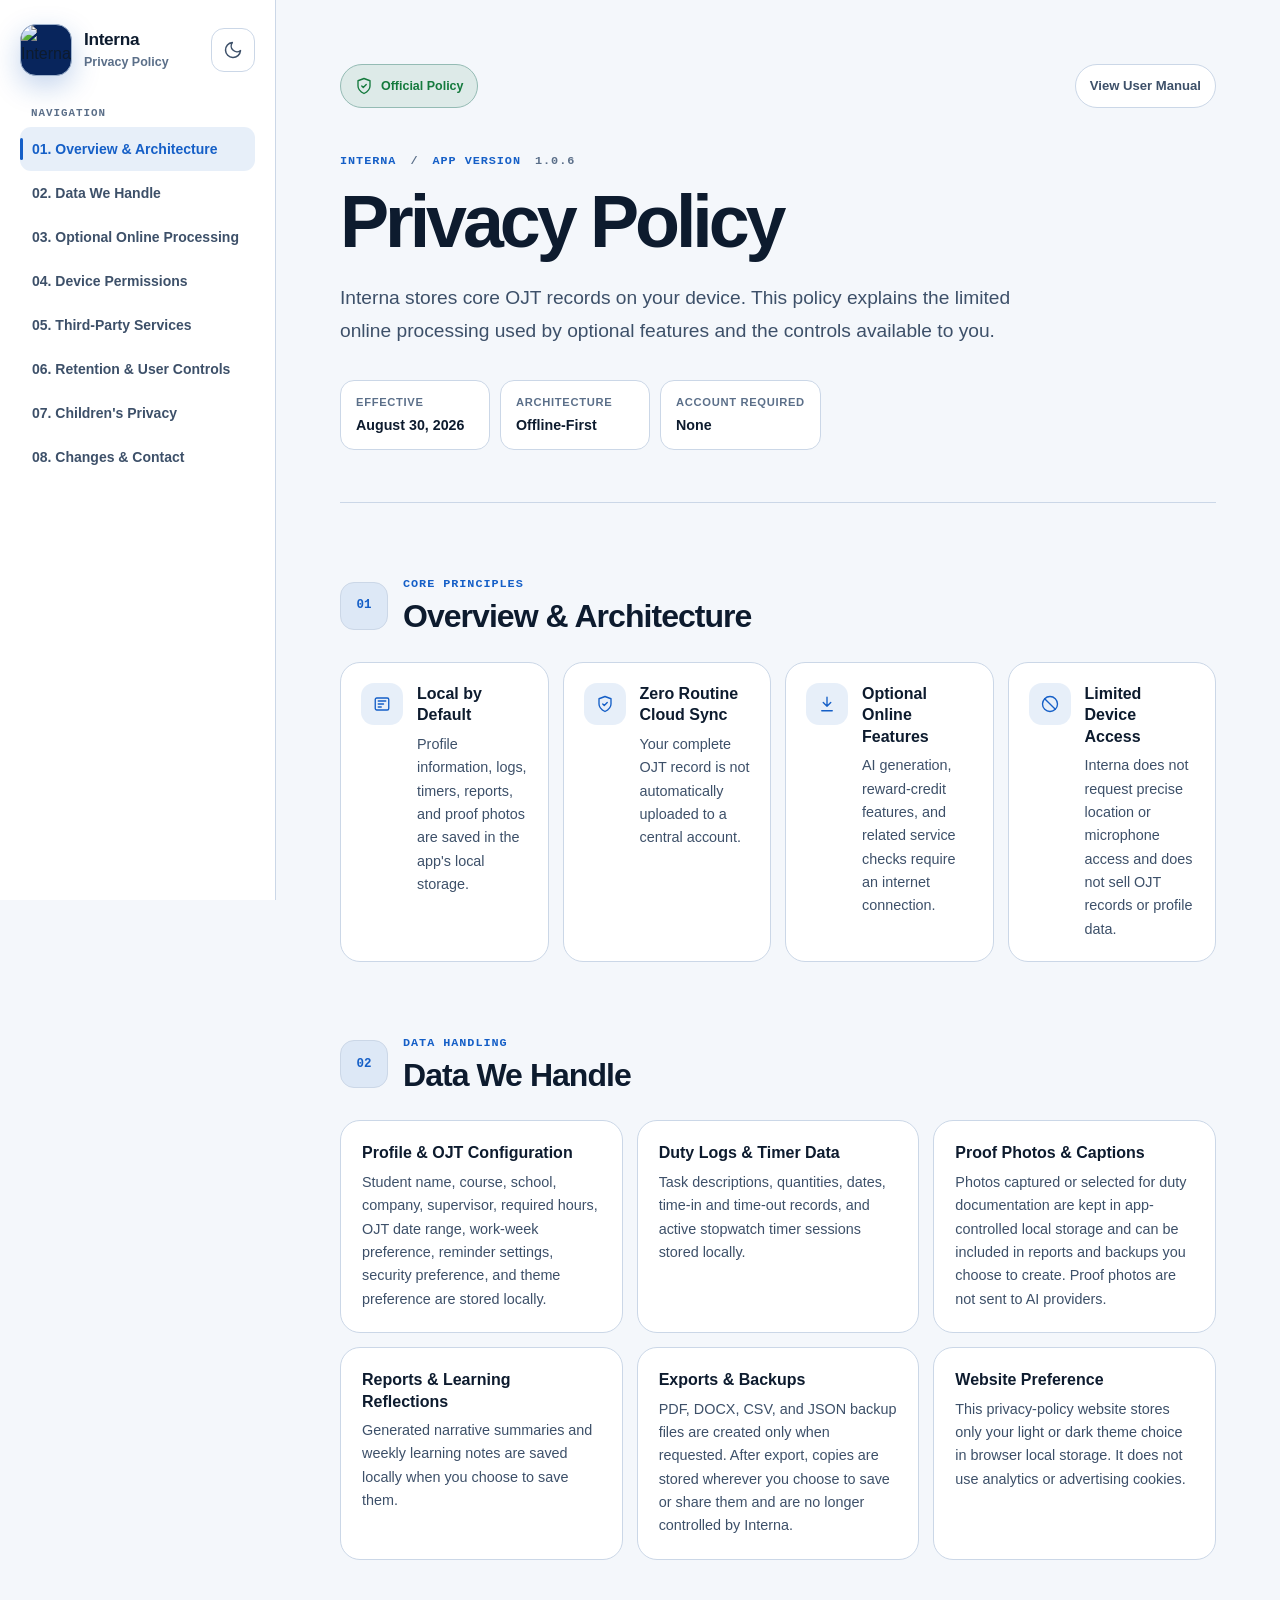
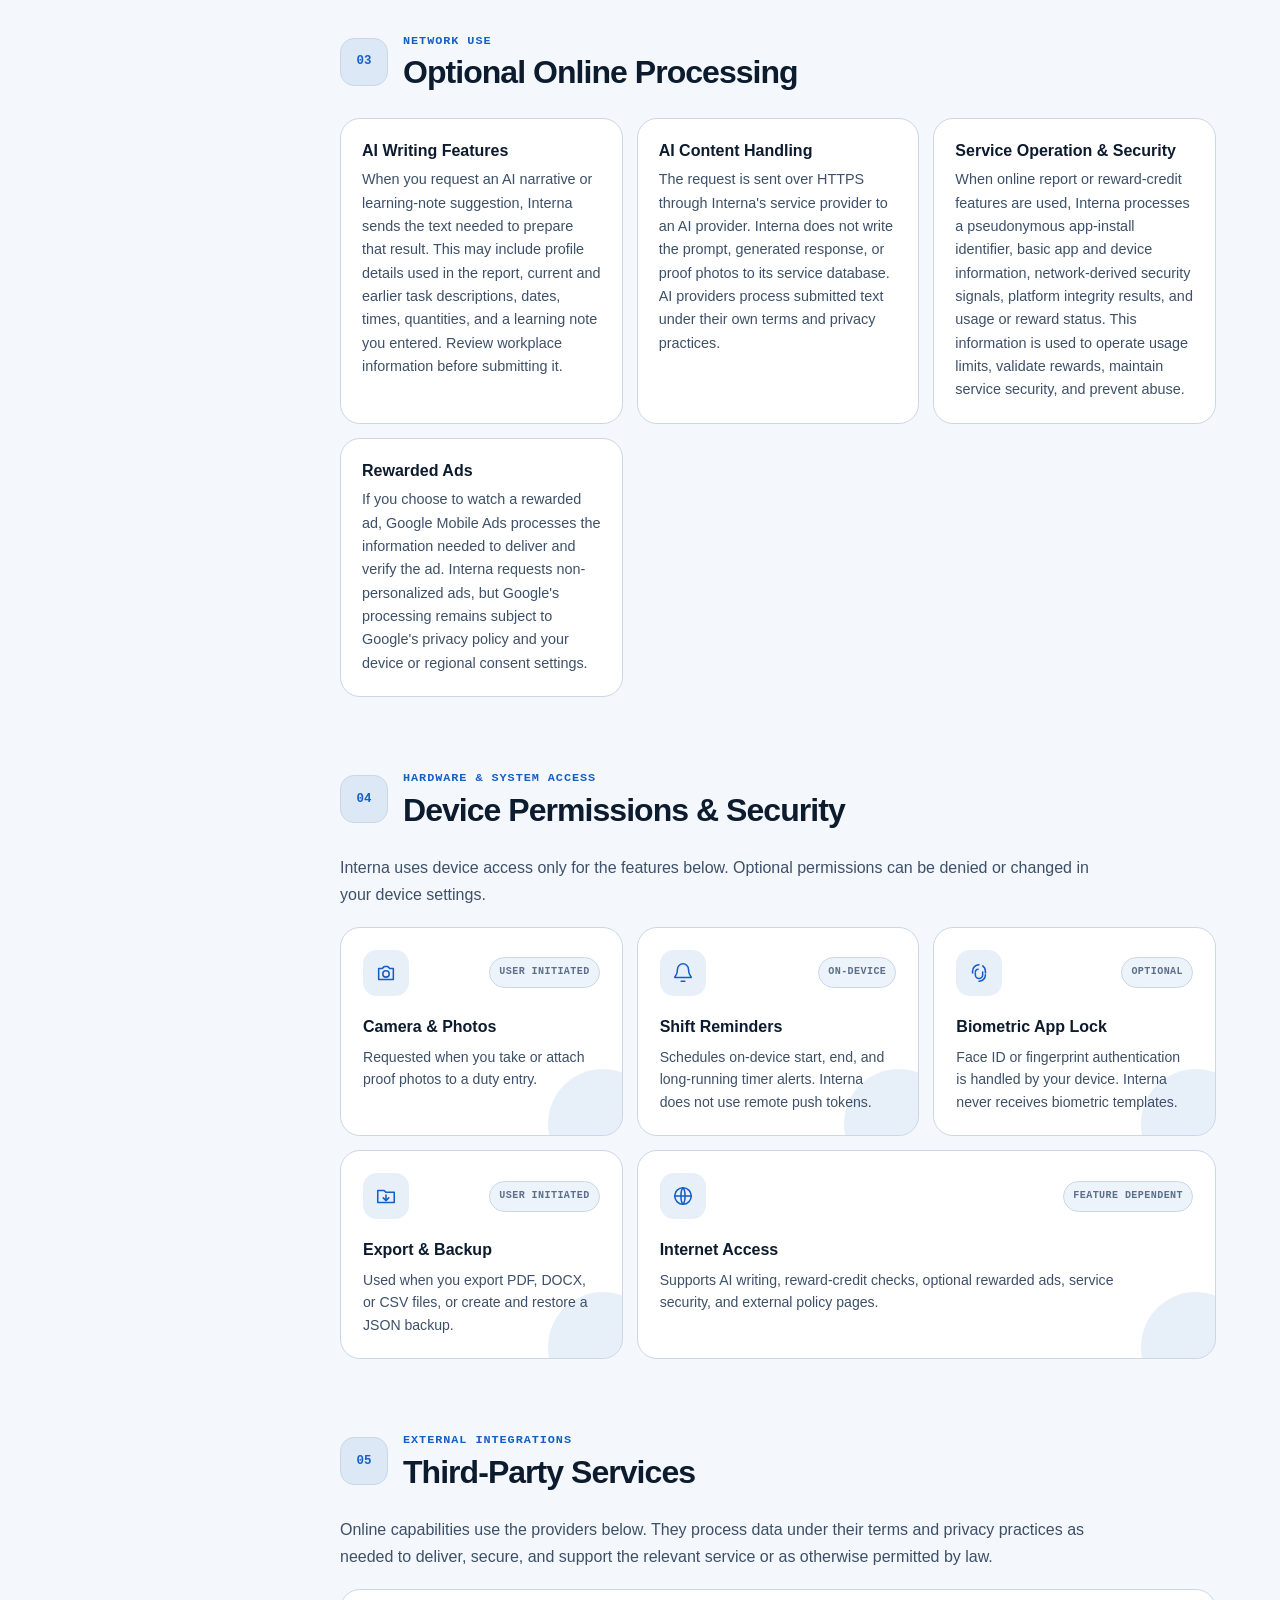
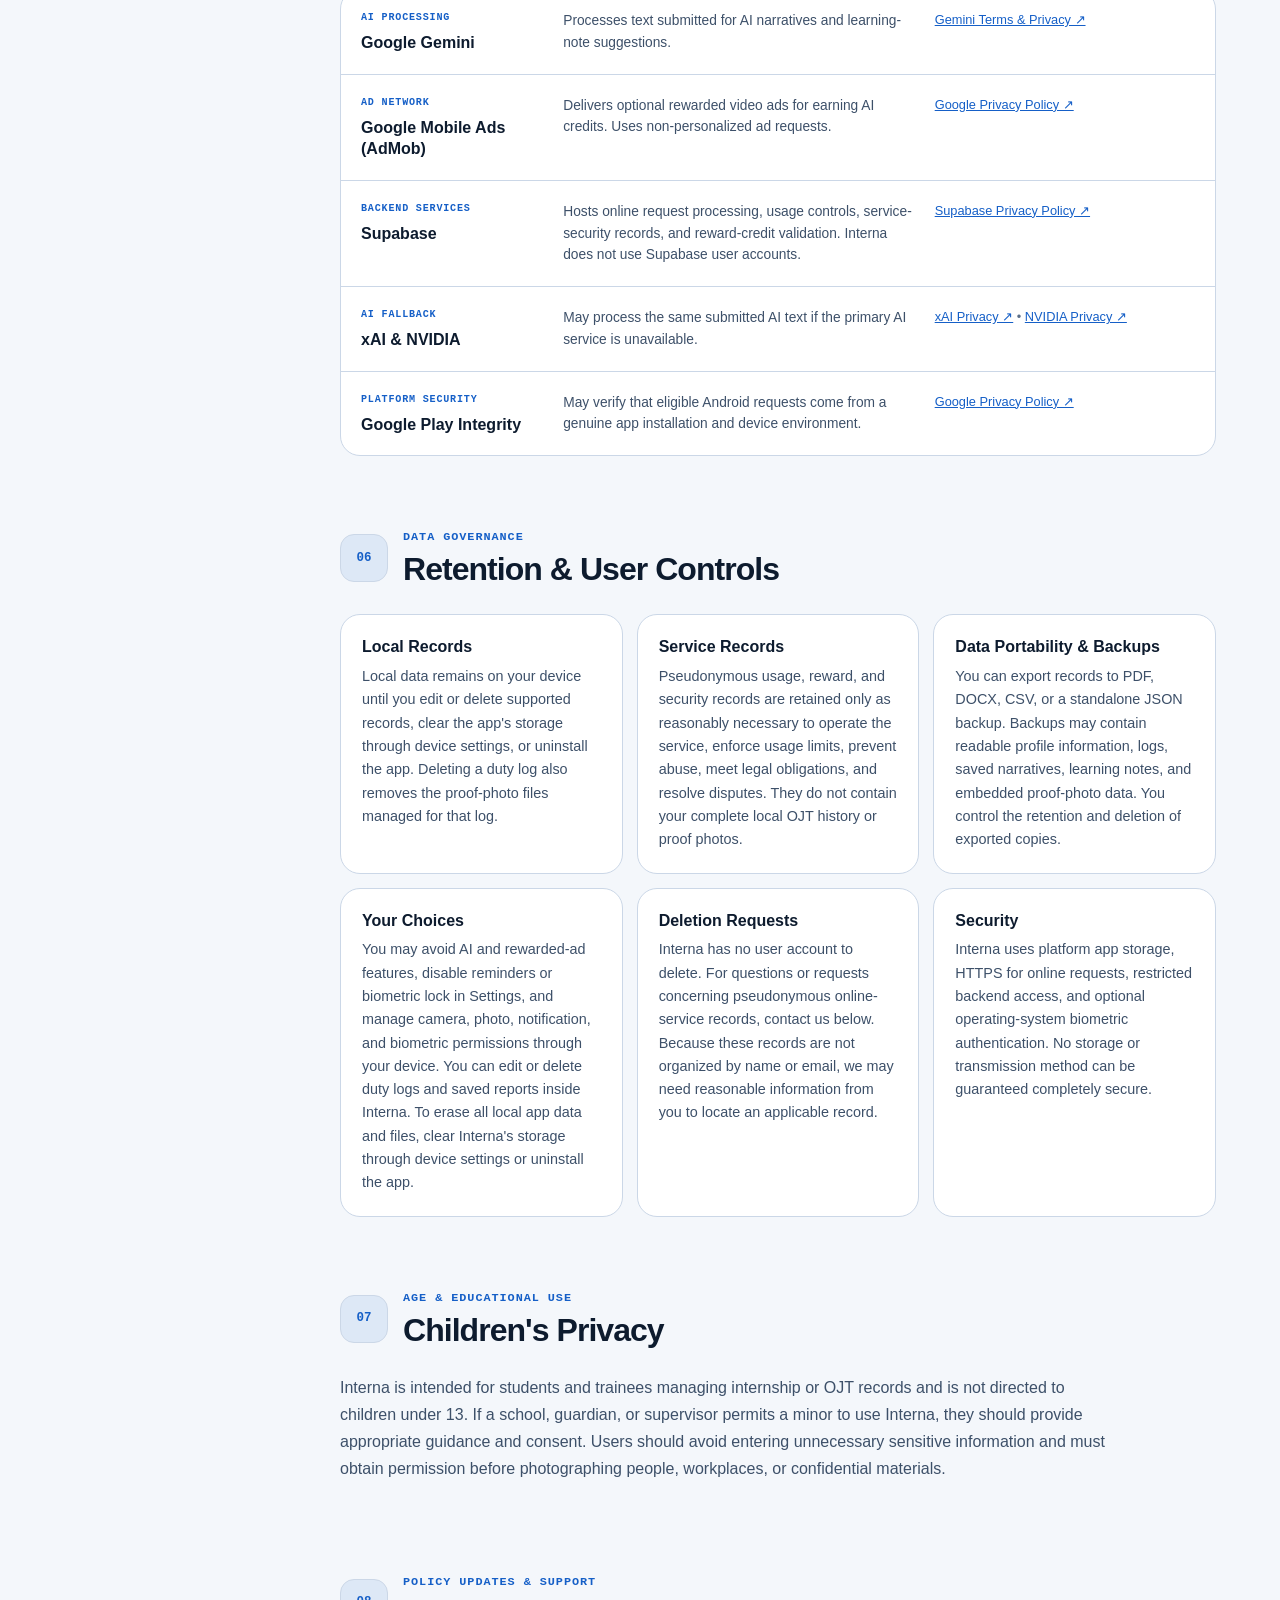
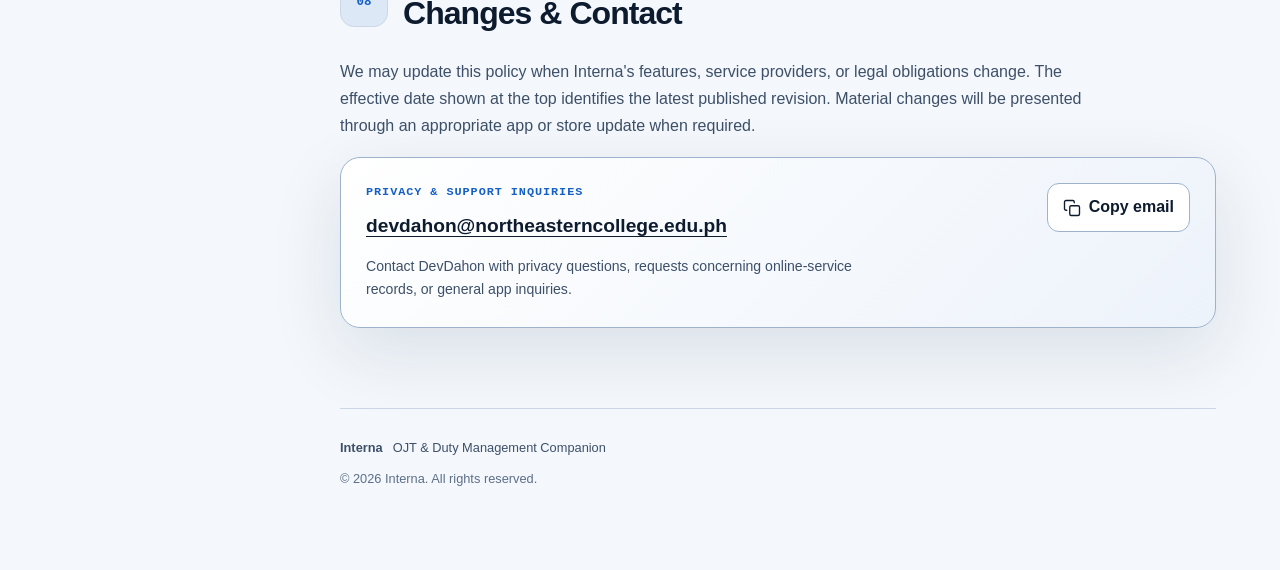
==== commit 0c9074e9: "Keep privacy page policy-only" ====
--- a/index.html
+++ b/index.html
@@ -130,65 +130,6 @@
         </div>
       </header>
 
-      <section id="download" class="app-showcase" aria-labelledby="download-title">
-        <div class="showcase-copy">
-          <p class="showcase-kicker">Interna for students on duty</p>
-          <h2 id="download-title">Your OJT record, ready when you are.</h2>
-          <p>
-            Keep day-to-day training records organized and turn them into clear documentation for your coordinator.
-          </p>
-          <a
-            class="google-play-badge-link"
-            href="https://play.google.com/store/apps/details?id=com.rodagregado.interna"
-            target="_blank"
-            rel="noopener noreferrer"
-            aria-label="Get Interna on Google Play (opens in a new tab)"
-          >
-            <img src="./google-play-badge.png" alt="Get it on Google Play" width="646" height="250">
-          </a>
-        </div>
-
-        <div class="showcase-visual">
-          <div class="showcase-halo" aria-hidden="true"></div>
-          <ul class="showcase-feature-cards" aria-label="Key Interna features">
-            <li class="showcase-feature-card feature-card-timer">
-              <span class="showcase-card-icon" aria-hidden="true">
-                <svg viewBox="0 0 24 24"><circle cx="12" cy="12" r="9"></circle><path d="M12 7v5l3 2"></path></svg>
-              </span>
-              <span><strong>Shift timer</strong><small>Clock in, pause, and finish</small></span>
-            </li>
-            <li class="showcase-feature-card feature-card-proof">
-              <span class="showcase-card-icon" aria-hidden="true">
-                <svg viewBox="0 0 24 24"><rect x="3" y="5" width="18" height="14" rx="2"></rect><circle cx="9" cy="10" r="1.5"></circle><path d="m5 17 5-5 3 3 2-2 4 4"></path></svg>
-              </span>
-              <span><strong>Proof with every log</strong><small>Photos and task notes together</small></span>
-            </li>
-            <li class="showcase-feature-card feature-card-reports">
-              <span class="showcase-card-icon" aria-hidden="true">
-                <svg viewBox="0 0 24 24"><path d="M7 3h7l4 4v14H7z"></path><path d="M14 3v5h5M10 13h5M10 17h5"></path></svg>
-              </span>
-              <span><strong>Reports ready</strong><small>PDF · DOCX · CSV</small></span>
-            </li>
-          </ul>
-          <figure class="dashboard-phone">
-            <div class="dashboard-phone-frame">
-              <div class="dashboard-screen">
-                <img
-                  src="./app-dashboard.webp"
-                  alt="Example Interna dashboard showing configurable OJT progress, clock-in, work logs, and weekly hours"
-                  width="852"
-                  height="1846"
-                  loading="lazy"
-                  decoding="async"
-                >
-              </div>
-              <span class="phone-volume" aria-hidden="true"></span>
-            </div>
-            <figcaption>Sample dashboard · Required hours are configurable</figcaption>
-          </figure>
-        </div>
-      </section>
-
       <!-- Section 1: Overview & Architecture -->
       <section id="overview" class="doc-section" aria-labelledby="overview-title">
         <div class="section-heading">
--- a/styles.css
+++ b/styles.css
@@ -460,14 +460,6 @@
   color: var(--primary);
 }
 
-.manual-actions {
-  display: flex;
-  align-items: center;
-  flex-wrap: wrap;
-  gap: 18px;
-  margin-top: 32px;
-}
-
 .manual-primary-action {
   min-height: 48px;
   display: inline-flex;
@@ -1477,7 +1469,7 @@
   }
 }
 
-@media (max-width: 1120px) {
+@media (max-width: 1280px) {
   .app-showcase {
     grid-template-columns: 1fr;
   }
@@ -1585,11 +1577,6 @@
 
   .header-page-link {
     align-self: flex-start;
-  }
-
-  .manual-actions {
-    align-items: flex-start;
-    flex-direction: column;
   }
 
   .manual-overview,
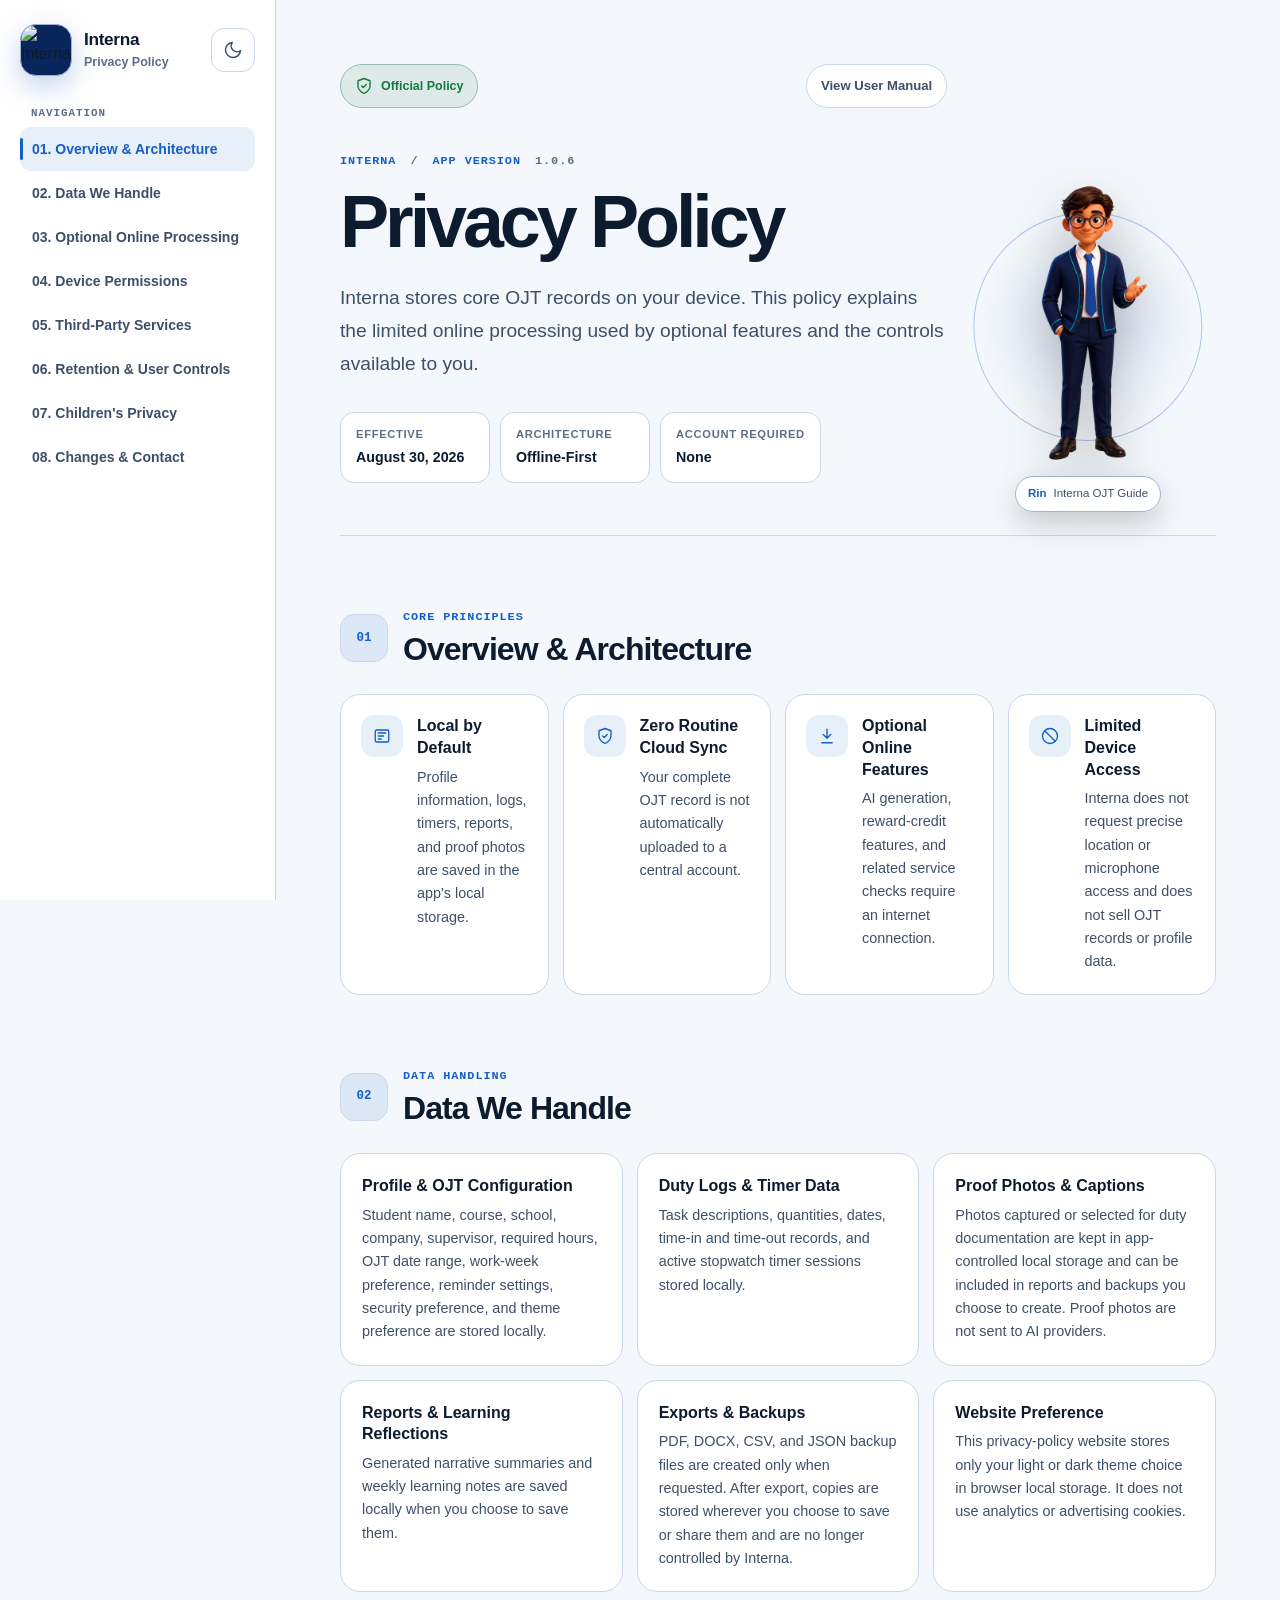
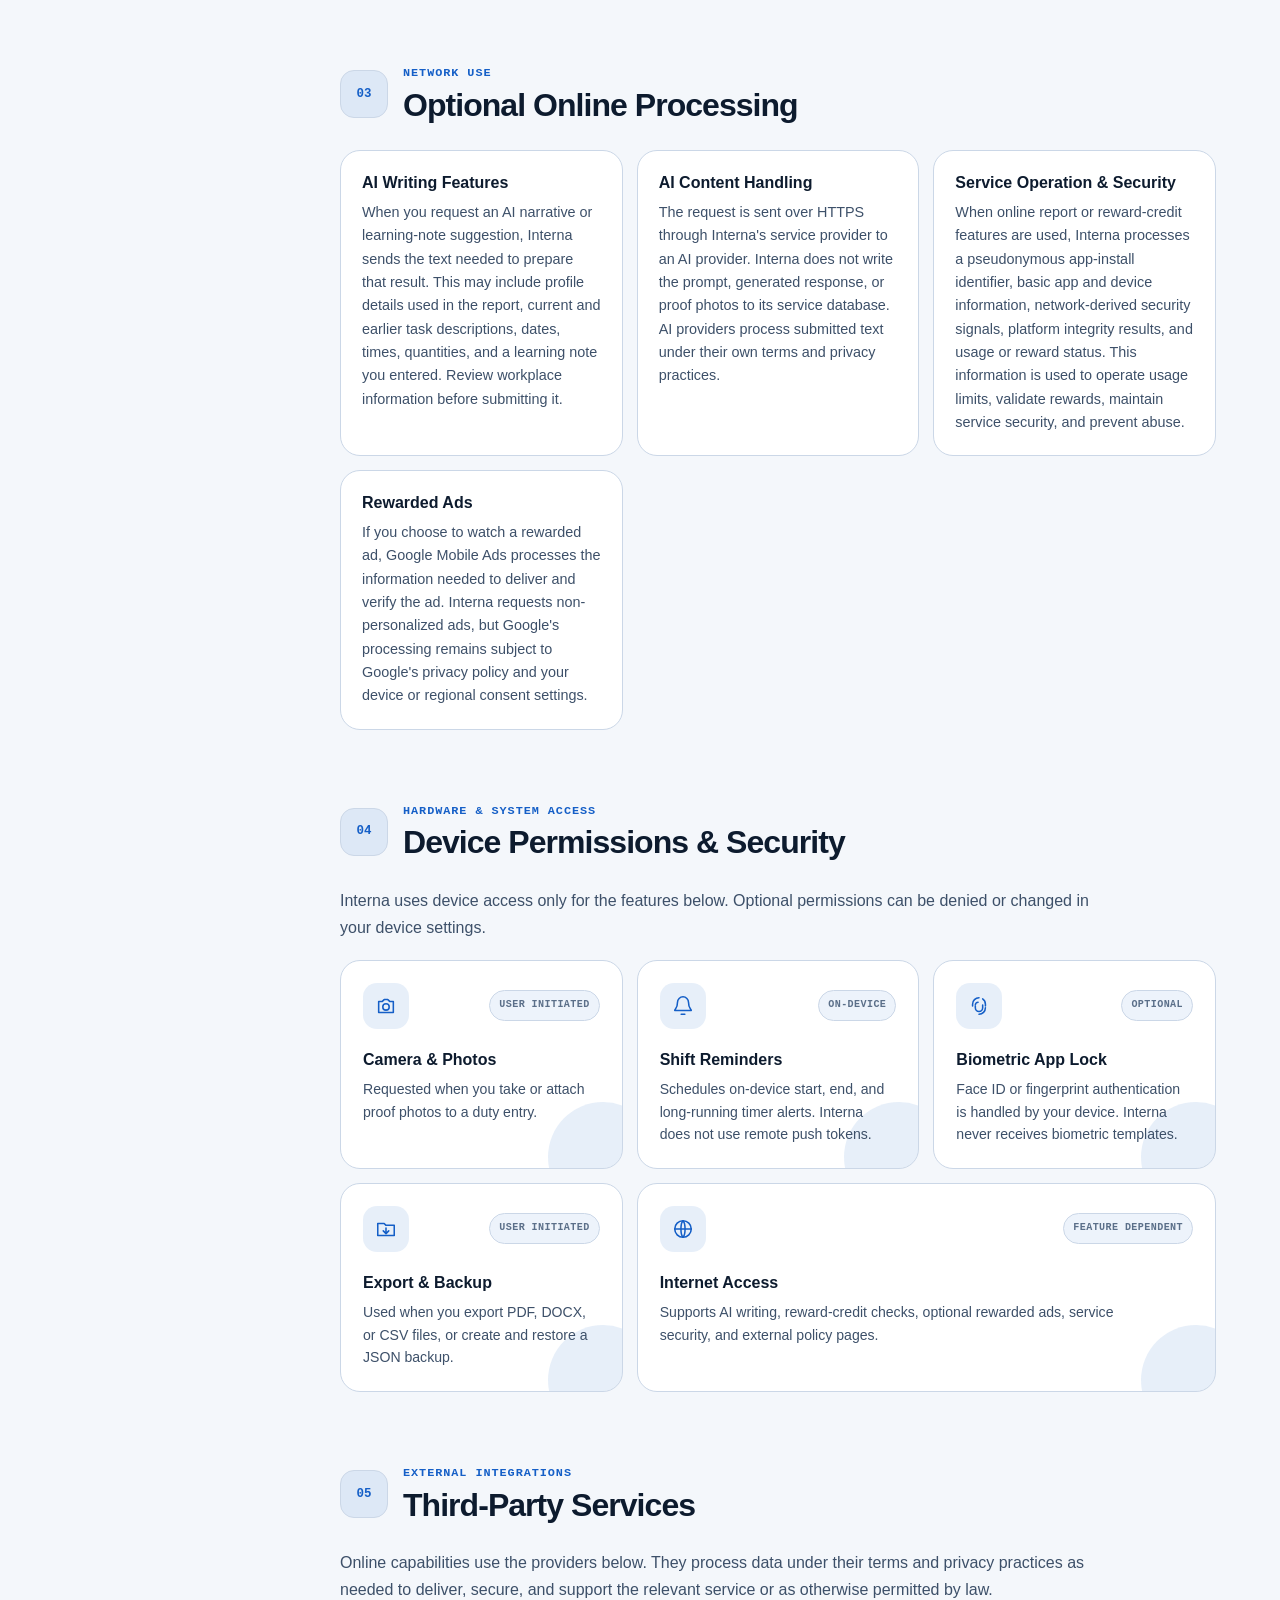
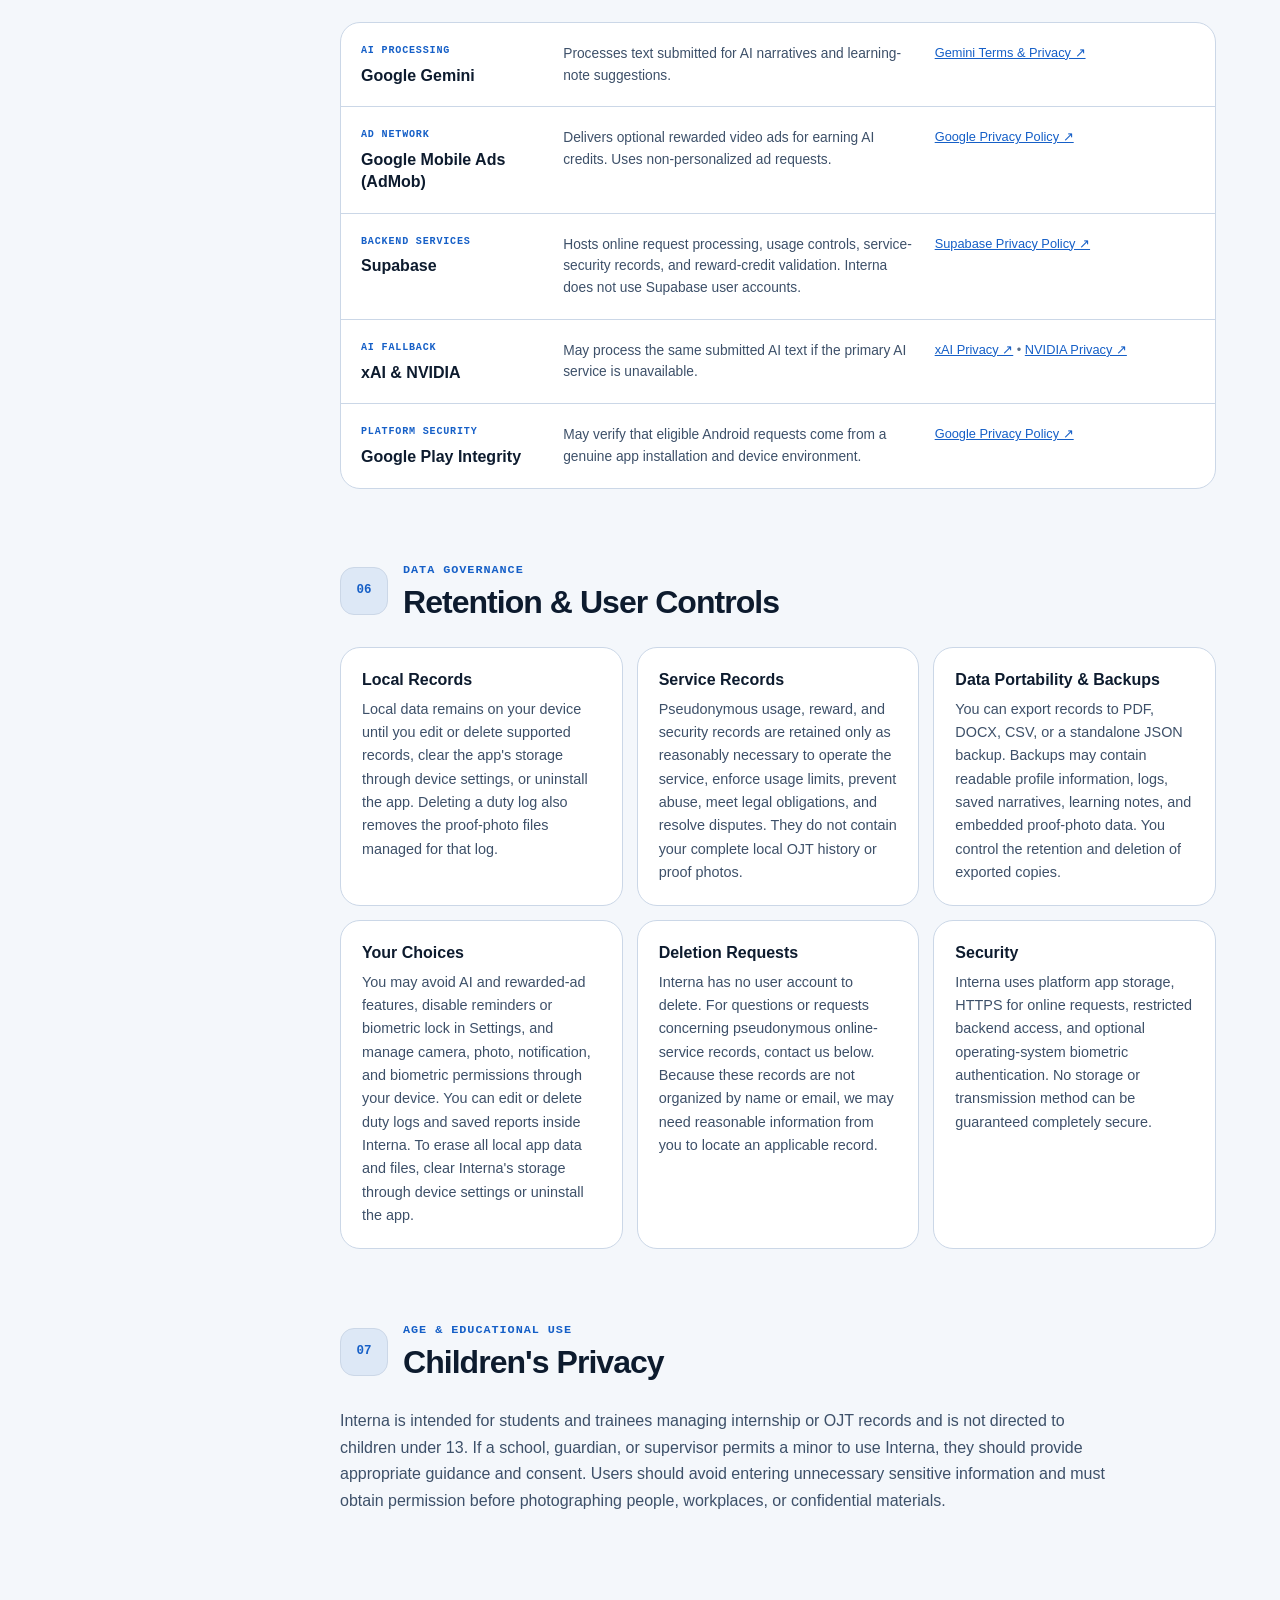
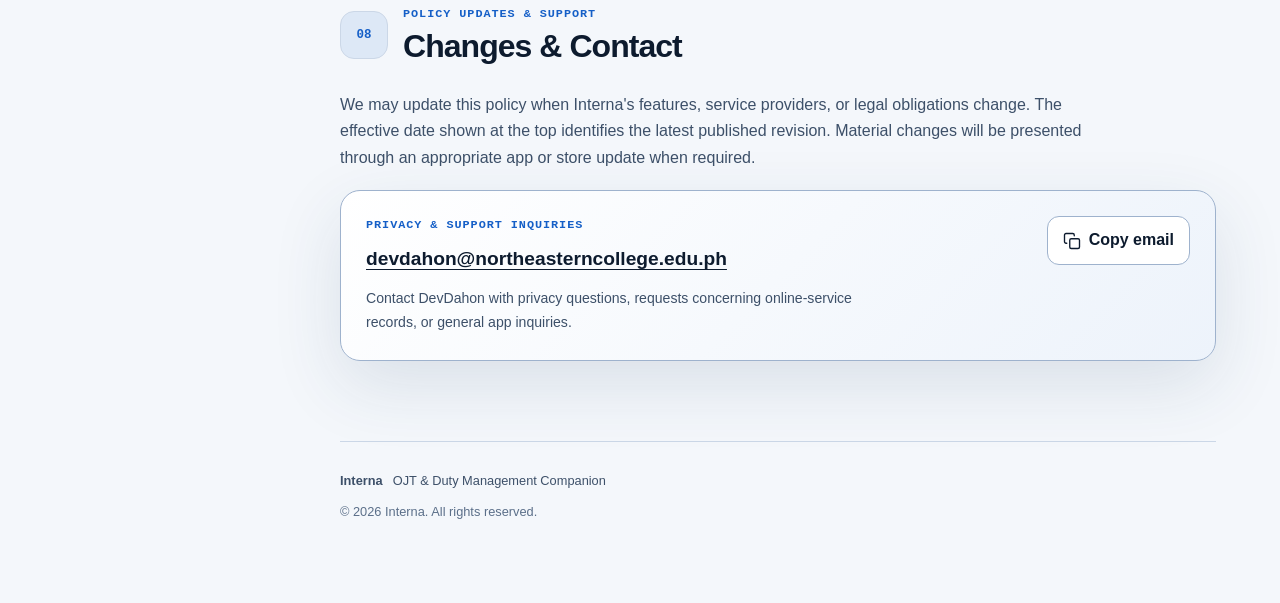
==== commit c739fa7a: "Add Rin mascot to website headers" ====
--- a/index.html
+++ b/index.html
@@ -104,7 +104,7 @@
     </aside>
 
     <main class="content-area" id="main-content" tabindex="-1">
-      <header class="page-header" id="top">
+      <header class="page-header page-header-with-mascot" id="top">
         <div class="page-header-top">
           <span class="policy-badge">
             <svg viewBox="0 0 24 24" aria-hidden="true">
@@ -128,6 +128,14 @@
           <span><small>Architecture</small><strong>Offline-First</strong></span>
           <span><small>Account required</small><strong>None</strong></span>
         </div>
+
+        <figure class="page-mascot">
+          <div class="page-mascot-art">
+            <span class="page-mascot-halo" aria-hidden="true"></span>
+            <img src="./rin-mascot.png" alt="Rin, the Interna OJT guide" width="1024" height="1536">
+          </div>
+          <figcaption><strong>Rin</strong><span>Interna OJT Guide</span></figcaption>
+        </figure>
       </header>
 
       <!-- Section 1: Overview & Architecture -->
--- a/styles.css
+++ b/styles.css
@@ -411,6 +411,68 @@
   line-height: 1.7;
 }
 
+.page-header-with-mascot {
+  position: relative;
+  min-height: 470px;
+  padding-right: clamp(210px, 21vw, 270px);
+}
+
+.page-mascot {
+  position: absolute;
+  top: 108px;
+  right: clamp(0px, 2vw, 30px);
+  width: clamp(170px, 16vw, 210px);
+  margin: 0;
+  text-align: center;
+}
+
+.page-mascot-art {
+  position: relative;
+  isolation: isolate;
+}
+
+.page-mascot-halo {
+  position: absolute;
+  top: 13%;
+  left: 50%;
+  width: 112%;
+  aspect-ratio: 1;
+  border: 1px solid color-mix(in srgb, var(--primary) 32%, transparent);
+  border-radius: 50%;
+  background: radial-gradient(circle, var(--primary-soft), transparent 68%);
+  transform: translateX(-50%);
+  z-index: -1;
+}
+
+.page-mascot img {
+  display: block;
+  width: 100%;
+  height: auto;
+  filter: drop-shadow(0 20px 26px rgba(0, 0, 0, 0.24));
+}
+
+.page-mascot figcaption {
+  position: relative;
+  display: inline-flex;
+  align-items: center;
+  gap: 7px;
+  min-height: 36px;
+  margin-top: -20px;
+  padding: 7px 12px;
+  border: 1px solid var(--border-strong);
+  border-radius: 999px;
+  background: color-mix(in srgb, var(--bg-elevated) 92%, transparent);
+  box-shadow: 0 12px 30px rgba(0, 0, 0, 0.18);
+  backdrop-filter: blur(12px);
+  color: var(--text-secondary);
+  font-size: 0.72rem;
+  white-space: nowrap;
+}
+
+.page-mascot figcaption strong {
+  color: var(--primary);
+}
+
 .meta-bar {
   flex-wrap: wrap;
   gap: 10px;
@@ -1555,6 +1617,19 @@
     padding: 48px 28px 64px;
   }
 
+  .page-header-with-mascot {
+    min-height: 0;
+    padding-right: 0;
+  }
+
+  .page-mascot {
+    position: relative;
+    top: auto;
+    right: auto;
+    width: 170px;
+    margin: 26px 0 0 auto;
+  }
+
   .doc-section,
   .page-header {
     scroll-margin-top: 120px;
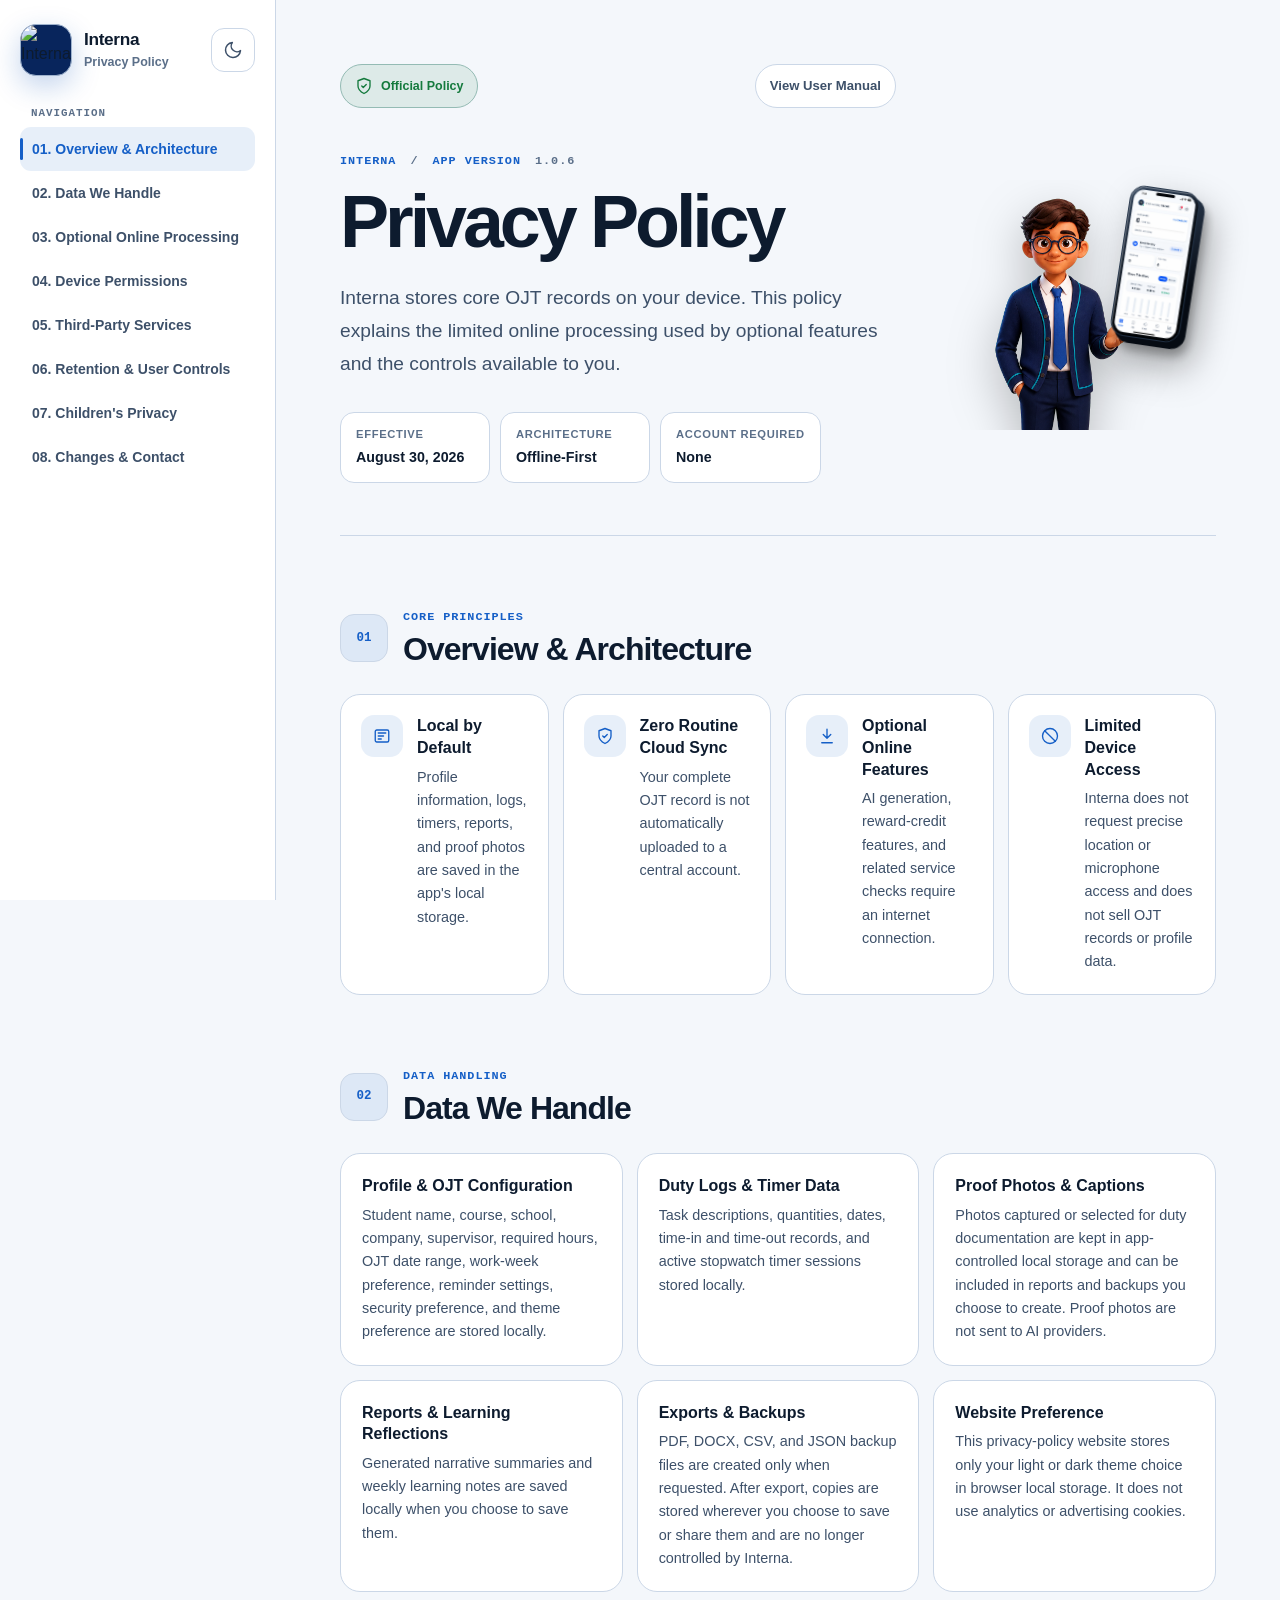
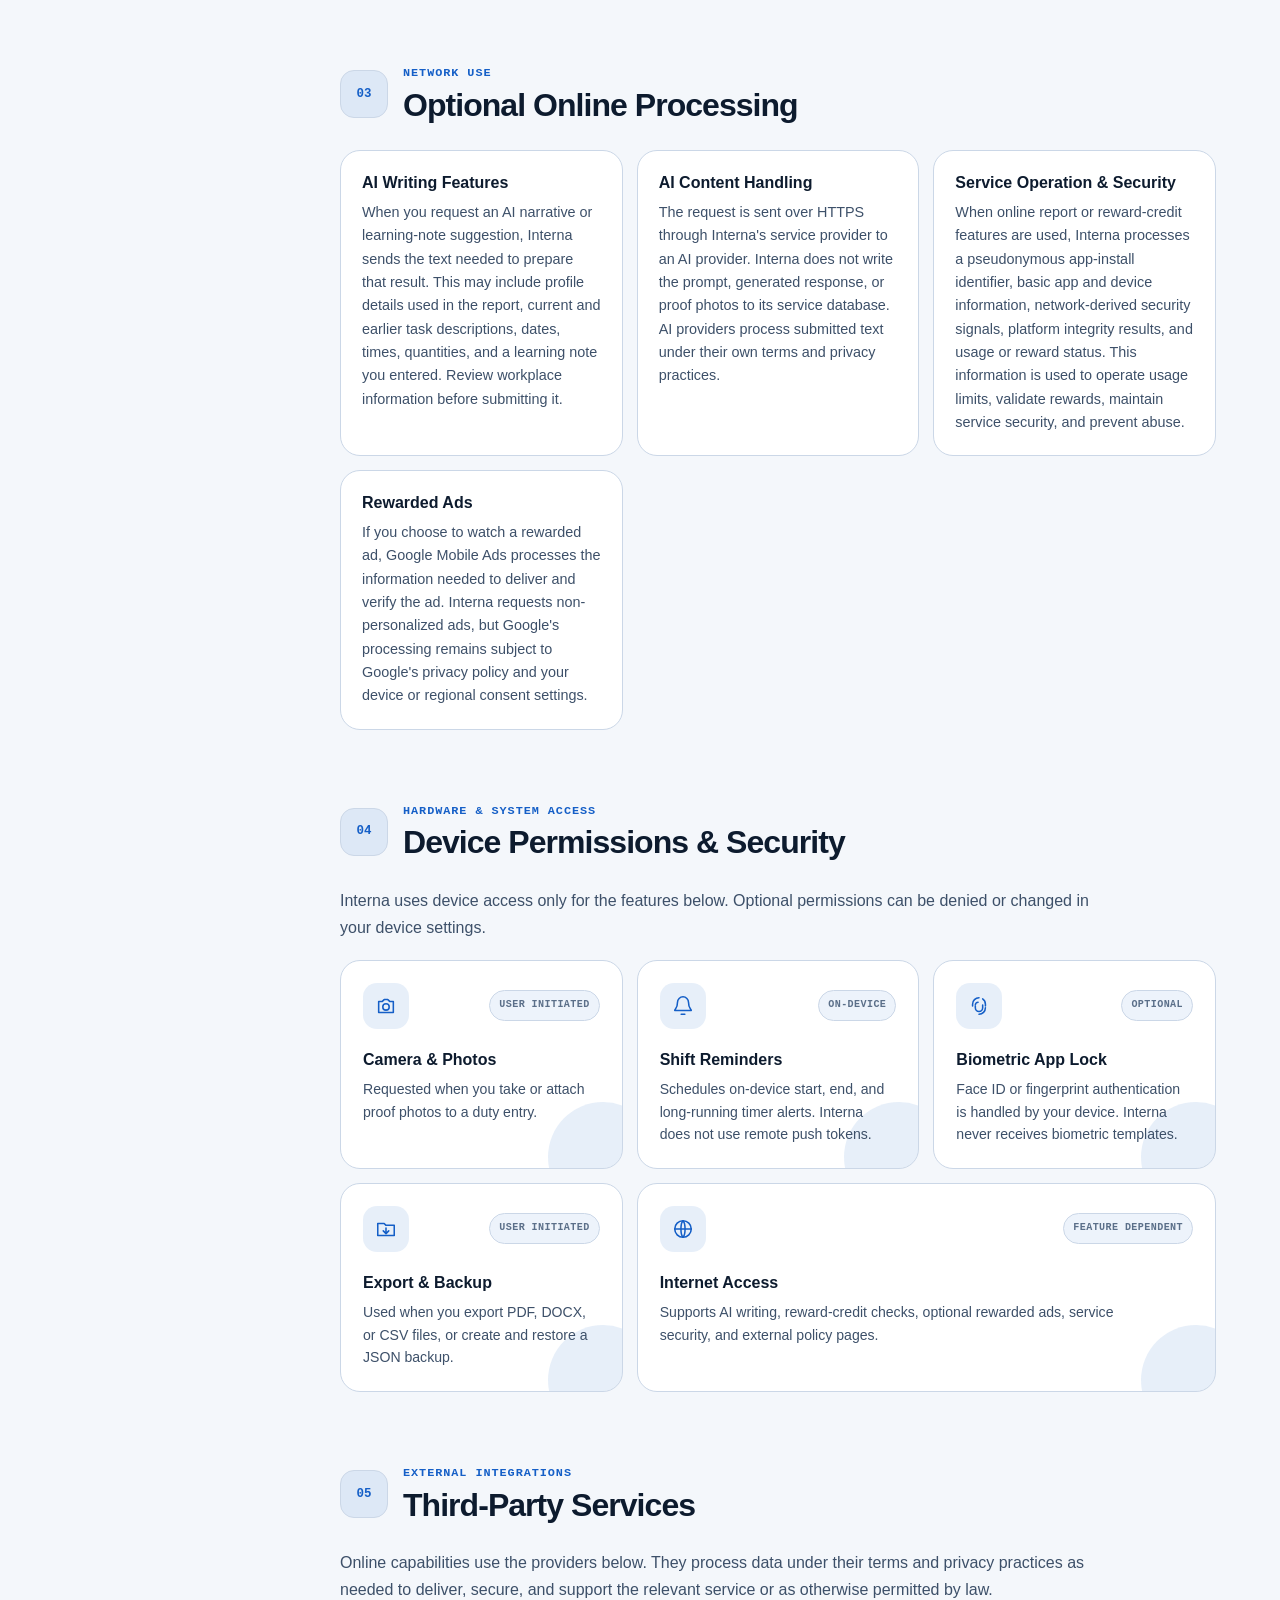
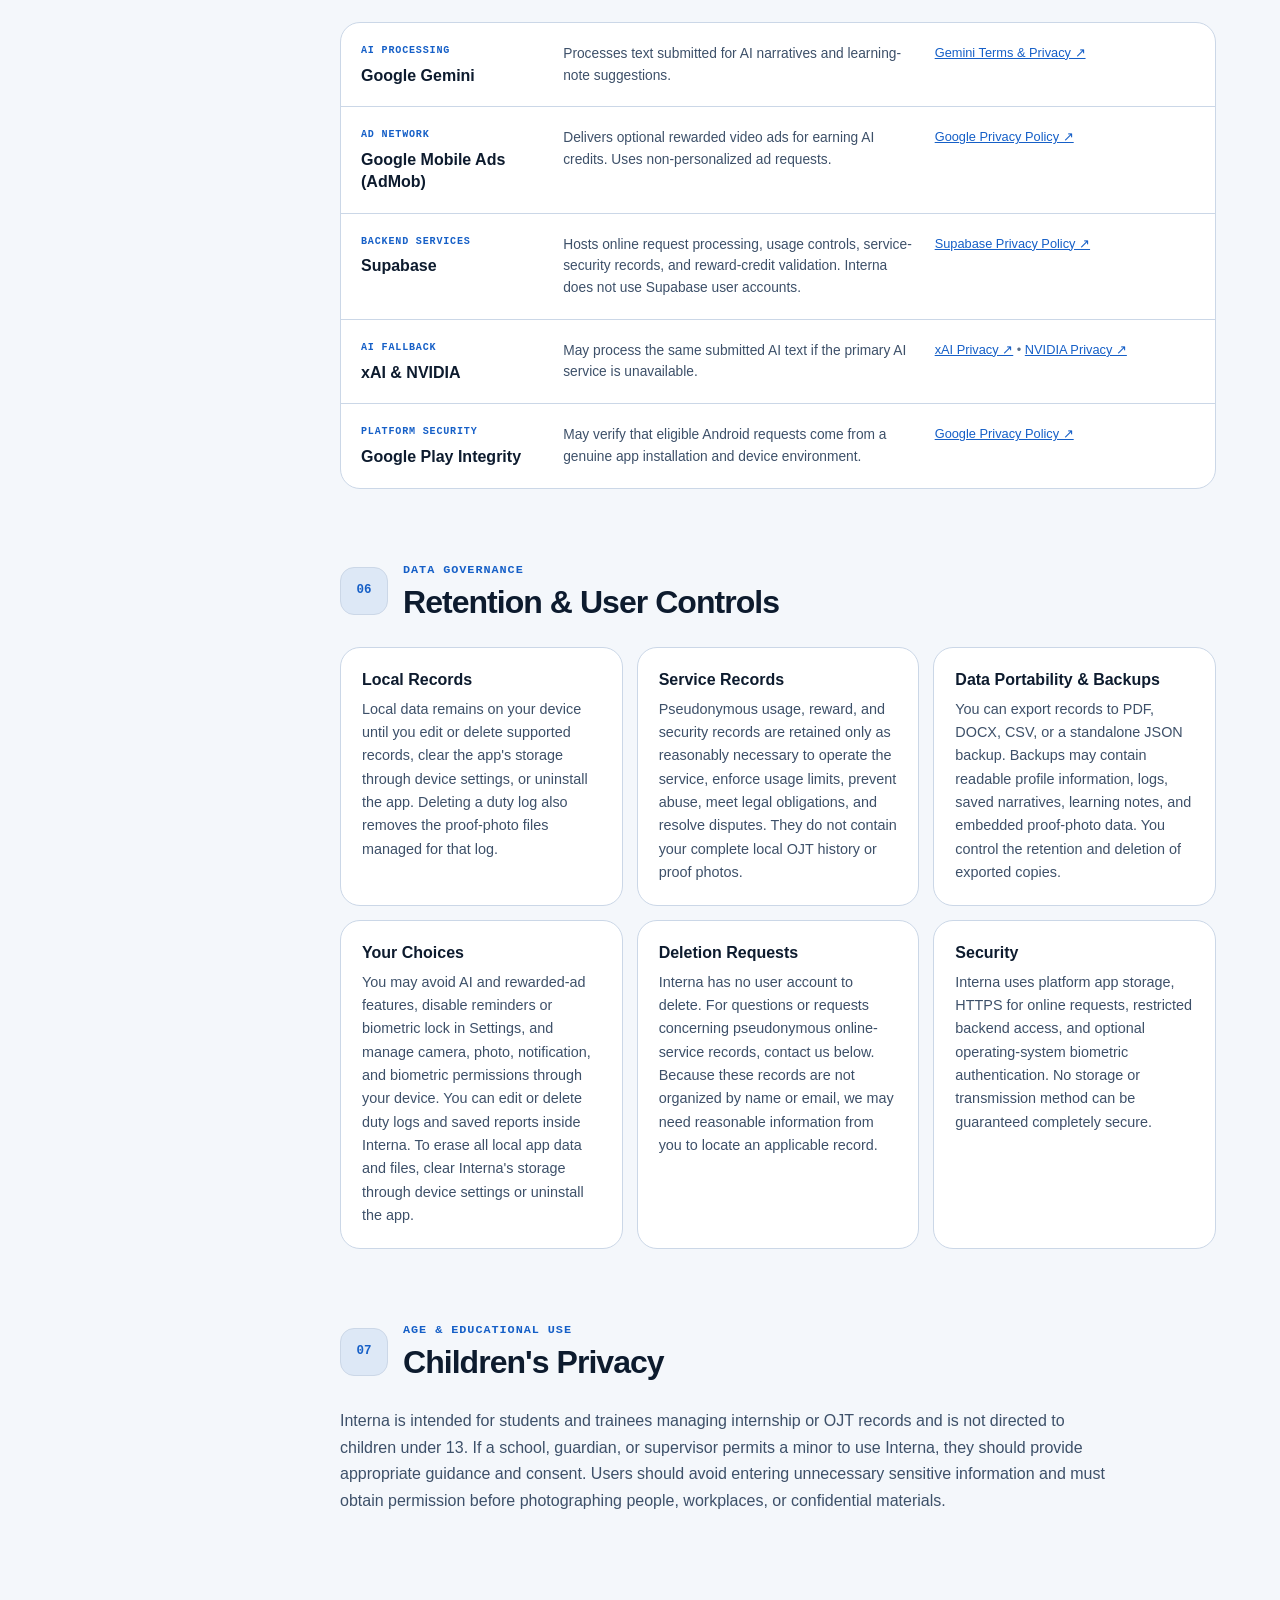
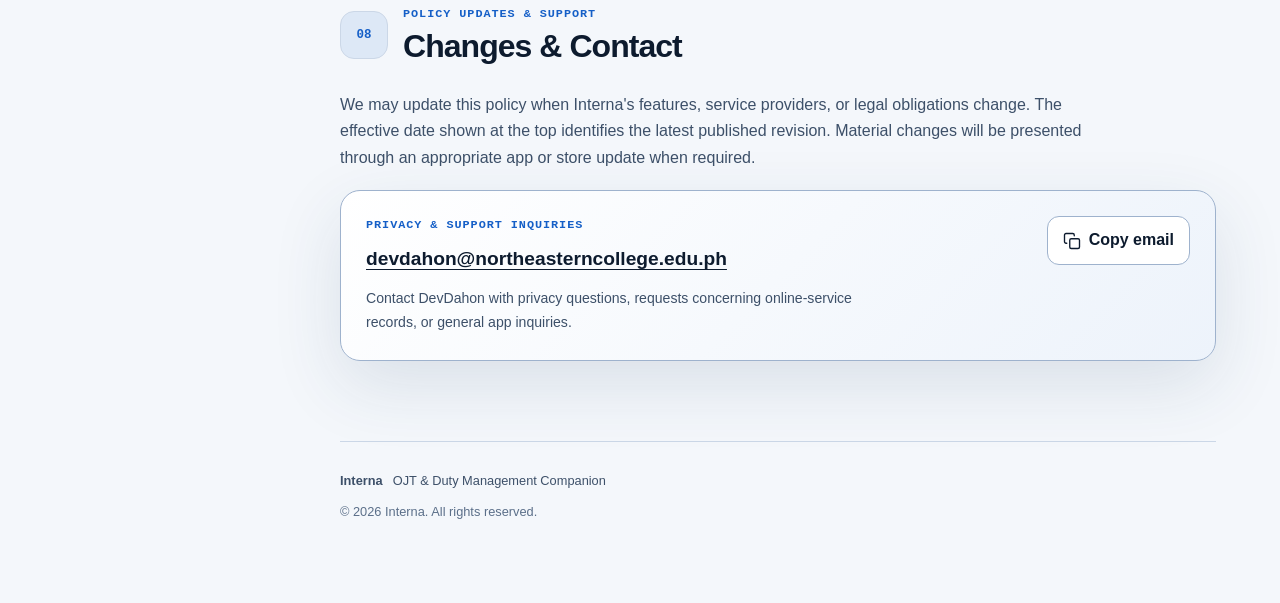
==== commit 7f4091b4: "Let Rin present the animated app phone" ====
--- a/index.html
+++ b/index.html
@@ -129,12 +129,15 @@
           <span><small>Account required</small><strong>None</strong></span>
         </div>
 
-        <figure class="page-mascot">
-          <div class="page-mascot-art">
-            <span class="page-mascot-halo" aria-hidden="true"></span>
-            <img src="./rin-mascot.png" alt="Rin, the Interna OJT guide" width="1024" height="1536">
-          </div>
-          <figcaption><strong>Rin</strong><span>Interna OJT Guide</span></figcaption>
+        <figure class="page-mascot" aria-label="Rin, the Interna OJT guide, holding the Interna app">
+          <div class="page-mascot-crop">
+            <img src="./rin-mascot.png" alt="" width="1024" height="1536">
+          </div>
+          <div class="mascot-phone" aria-hidden="true">
+            <div class="mascot-phone-frame">
+              <img src="./app-dashboard.webp" alt="" width="852" height="1846">
+            </div>
+          </div>
         </figure>
       </header>
 
--- a/styles.css
+++ b/styles.css
@@ -413,64 +413,100 @@
 
 .page-header-with-mascot {
   position: relative;
-  min-height: 470px;
-  padding-right: clamp(210px, 21vw, 270px);
+  min-height: 430px;
+  padding-right: clamp(270px, 25vw, 330px);
 }
 
 .page-mascot {
   position: absolute;
-  top: 108px;
-  right: clamp(0px, 2vw, 30px);
-  width: clamp(170px, 16vw, 210px);
+  top: 116px;
+  right: clamp(4px, 2vw, 32px);
+  width: clamp(230px, 21vw, 280px);
+  height: 250px;
   margin: 0;
-  text-align: center;
-}
-
-.page-mascot-art {
+  isolation: isolate;
+}
+
+.page-mascot-crop {
   position: relative;
-  isolation: isolate;
-}
-
-.page-mascot-halo {
-  position: absolute;
-  top: 13%;
-  left: 50%;
-  width: 112%;
-  aspect-ratio: 1;
-  border: 1px solid color-mix(in srgb, var(--primary) 32%, transparent);
-  border-radius: 50%;
-  background: radial-gradient(circle, var(--primary-soft), transparent 68%);
-  transform: translateX(-50%);
-  z-index: -1;
-}
-
-.page-mascot img {
+  width: 100%;
+  height: 100%;
+  overflow: hidden;
+}
+
+.page-mascot-crop img {
   display: block;
   width: 100%;
   height: auto;
-  filter: drop-shadow(0 20px 26px rgba(0, 0, 0, 0.24));
-}
-
-.page-mascot figcaption {
+  filter: drop-shadow(0 18px 24px rgba(0, 0, 0, 0.25));
+}
+
+.mascot-phone {
+  position: absolute;
+  top: 8px;
+  right: -2px;
+  width: clamp(62px, 5.8vw, 76px);
+  aspect-ratio: 0.49;
+  filter: drop-shadow(10px 16px 18px rgba(0, 0, 0, 0.32));
+  perspective: 800px;
+  transform: rotateY(-18deg) rotateX(4deg) rotateZ(8deg);
+  transform-style: preserve-3d;
+  animation: mascot-phone-float 4.6s ease-in-out infinite;
+  z-index: 3;
+}
+
+.mascot-phone::before {
+  position: absolute;
+  inset: 4px -7px -7px 5px;
+  border-radius: 15px;
+  background: linear-gradient(145deg, #35475f, #060b13 70%);
+  box-shadow: 4px 7px 10px rgba(0, 0, 0, 0.28);
+  content: "";
+  transform: translateZ(-10px);
+  z-index: -1;
+}
+
+.mascot-phone-frame {
   position: relative;
-  display: inline-flex;
-  align-items: center;
-  gap: 7px;
-  min-height: 36px;
-  margin-top: -20px;
-  padding: 7px 12px;
-  border: 1px solid var(--border-strong);
+  overflow: hidden;
+  padding: 3px;
+  border: 1px solid #26364b;
+  border-radius: 15px;
+  background: linear-gradient(145deg, #2e4058, #03070c 72%);
+  box-shadow:
+    inset 1px 1px 1px rgba(255, 255, 255, 0.35),
+    inset -2px -2px 3px rgba(0, 0, 0, 0.7);
+}
+
+.mascot-phone-frame::before {
+  position: absolute;
+  top: 4px;
+  left: 50%;
+  width: 20px;
+  height: 3px;
   border-radius: 999px;
-  background: color-mix(in srgb, var(--bg-elevated) 92%, transparent);
-  box-shadow: 0 12px 30px rgba(0, 0, 0, 0.18);
-  backdrop-filter: blur(12px);
-  color: var(--text-secondary);
-  font-size: 0.72rem;
-  white-space: nowrap;
-}
-
-.page-mascot figcaption strong {
-  color: var(--primary);
+  background: #02050a;
+  content: "";
+  transform: translateX(-50%);
+  z-index: 2;
+}
+
+.mascot-phone-frame img {
+  display: block;
+  width: 100%;
+  height: auto;
+  border-radius: 11px;
+}
+
+@keyframes mascot-phone-float {
+  0%,
+  100% {
+    transform: translateY(0) rotateY(-18deg) rotateX(4deg) rotateZ(8deg);
+  }
+
+  50% {
+    transform: translateY(-7px) rotateY(-13deg) rotateX(2deg) rotateZ(5deg);
+  }
 }
 
 .meta-bar {
@@ -1626,7 +1662,8 @@
     position: relative;
     top: auto;
     right: auto;
-    width: 170px;
+    width: 220px;
+    height: 210px;
     margin: 26px 0 0 auto;
   }
 
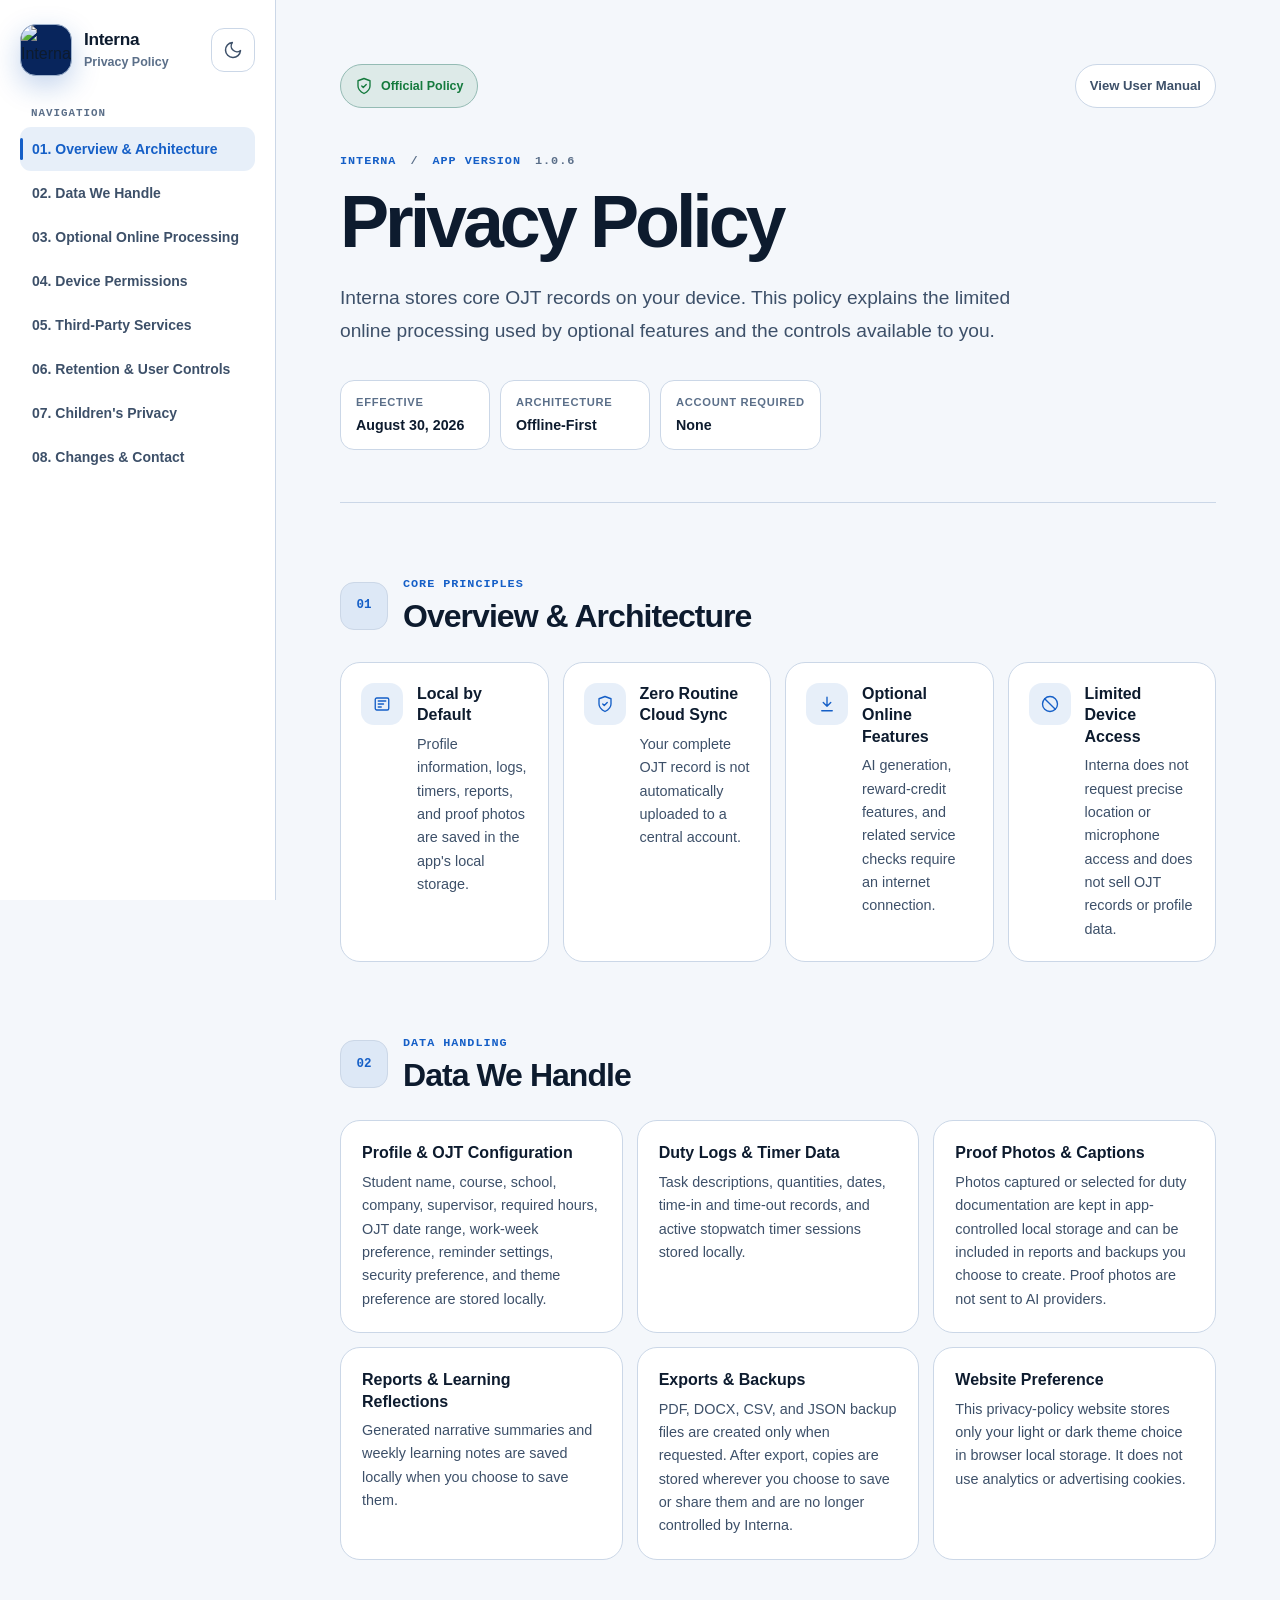
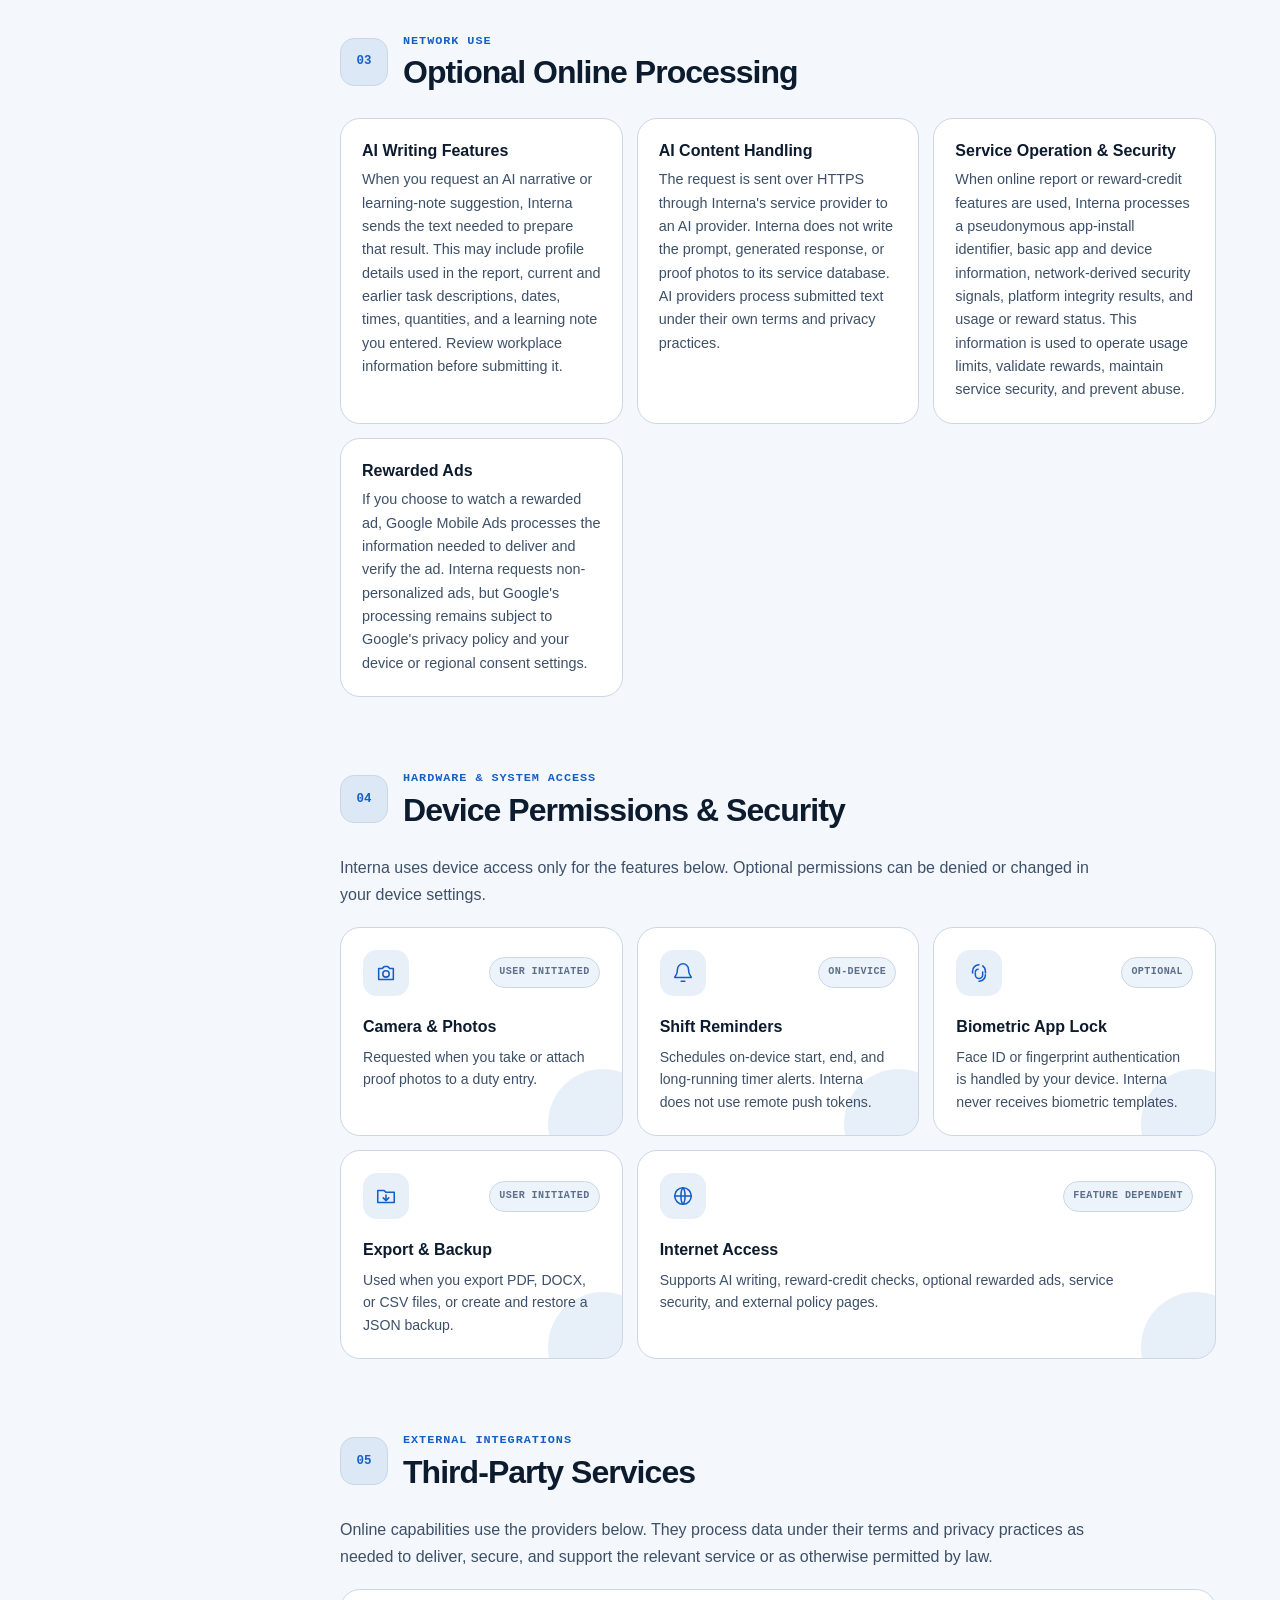
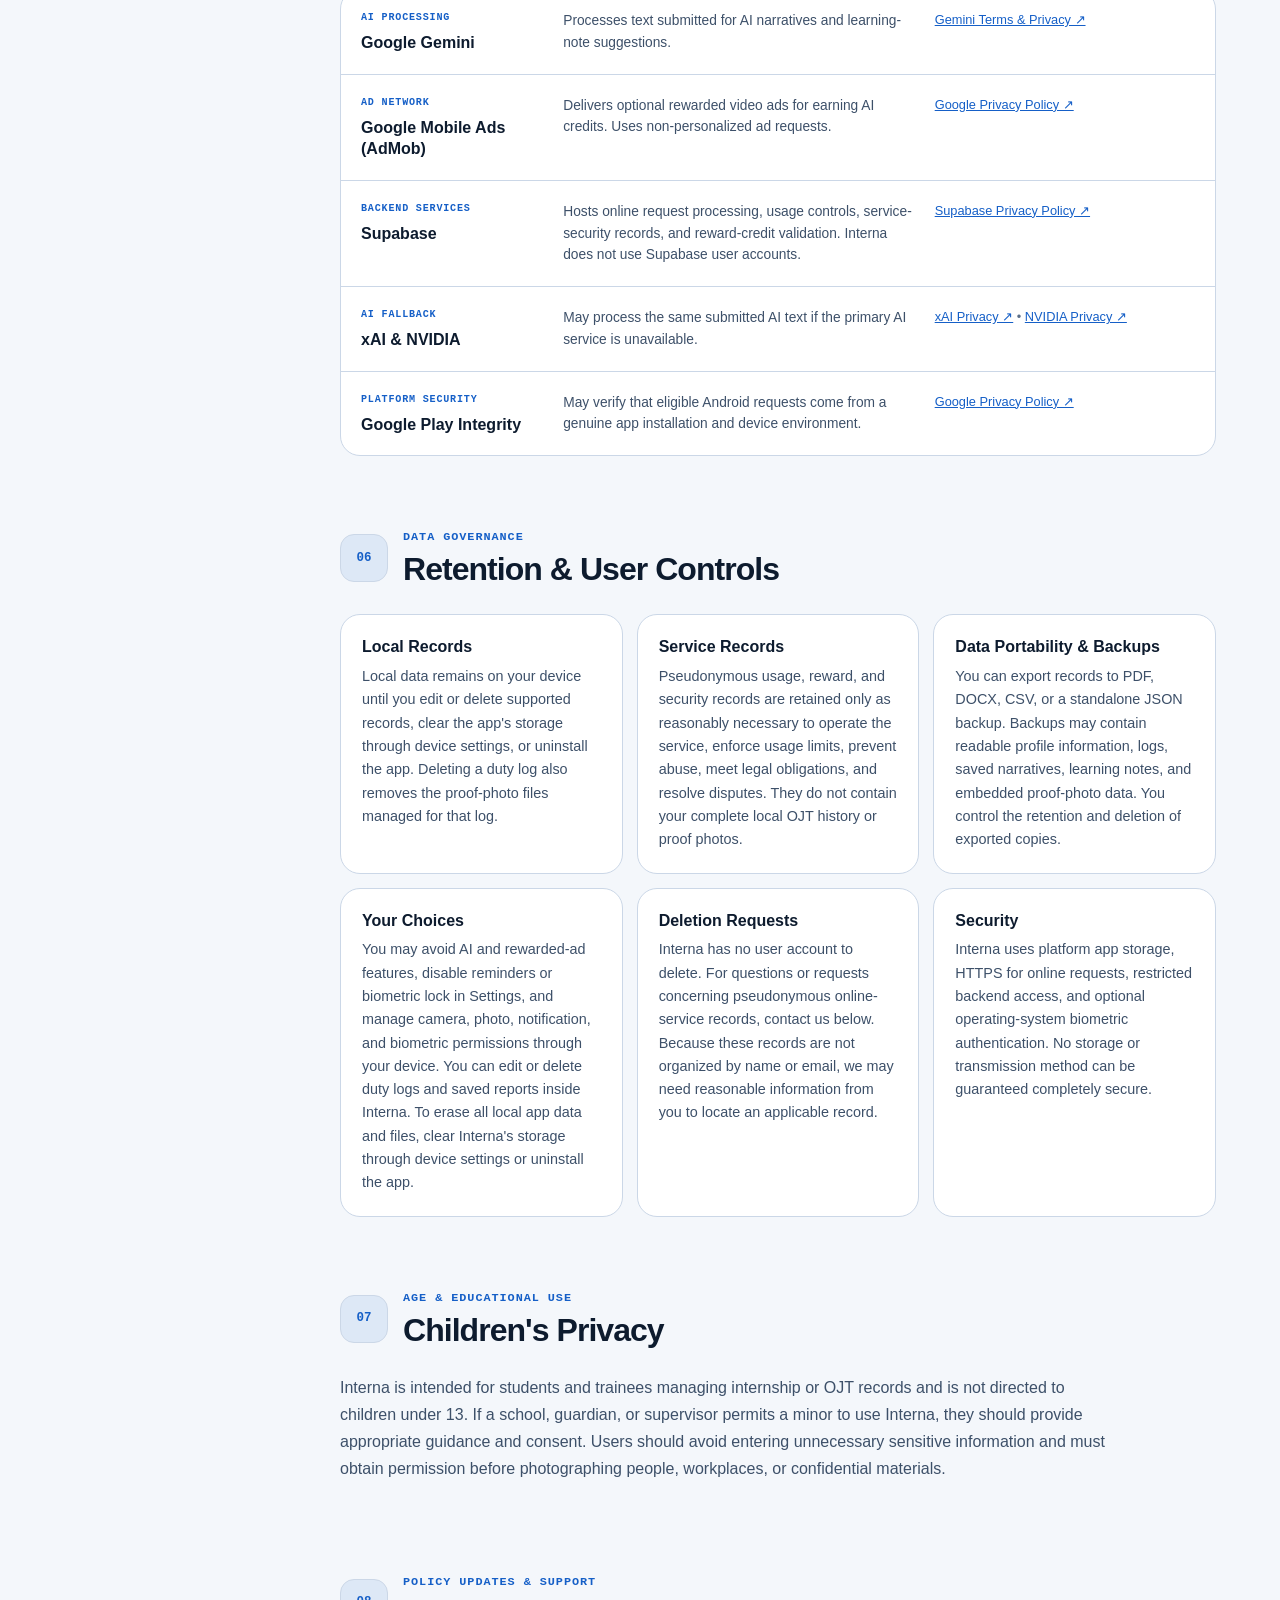
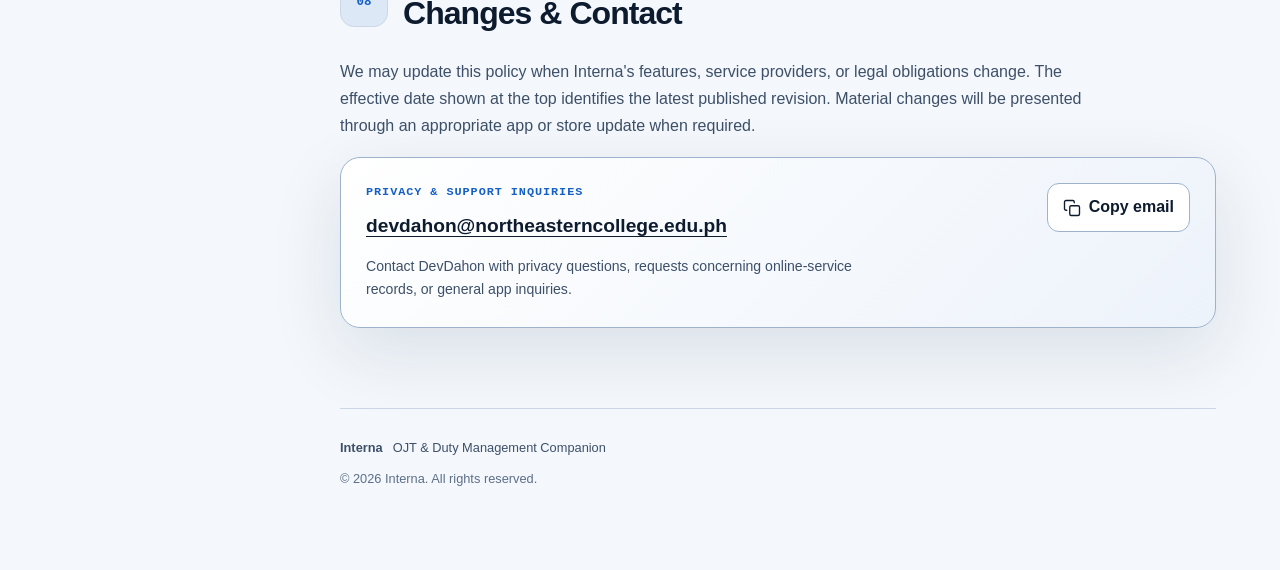
==== commit 50082aa1: "Remove mascot phone composition" ====
--- a/index.html
+++ b/index.html
@@ -104,7 +104,7 @@
     </aside>
 
     <main class="content-area" id="main-content" tabindex="-1">
-      <header class="page-header page-header-with-mascot" id="top">
+      <header class="page-header" id="top">
         <div class="page-header-top">
           <span class="policy-badge">
             <svg viewBox="0 0 24 24" aria-hidden="true">
@@ -129,16 +129,6 @@
           <span><small>Account required</small><strong>None</strong></span>
         </div>
 
-        <figure class="page-mascot" aria-label="Rin, the Interna OJT guide, holding the Interna app">
-          <div class="page-mascot-crop">
-            <img src="./rin-mascot.png" alt="" width="1024" height="1536">
-          </div>
-          <div class="mascot-phone" aria-hidden="true">
-            <div class="mascot-phone-frame">
-              <img src="./app-dashboard.webp" alt="" width="852" height="1846">
-            </div>
-          </div>
-        </figure>
       </header>
 
       <!-- Section 1: Overview & Architecture -->
--- a/styles.css
+++ b/styles.css
@@ -411,104 +411,6 @@
   line-height: 1.7;
 }
 
-.page-header-with-mascot {
-  position: relative;
-  min-height: 430px;
-  padding-right: clamp(270px, 25vw, 330px);
-}
-
-.page-mascot {
-  position: absolute;
-  top: 116px;
-  right: clamp(4px, 2vw, 32px);
-  width: clamp(230px, 21vw, 280px);
-  height: 250px;
-  margin: 0;
-  isolation: isolate;
-}
-
-.page-mascot-crop {
-  position: relative;
-  width: 100%;
-  height: 100%;
-  overflow: hidden;
-}
-
-.page-mascot-crop img {
-  display: block;
-  width: 100%;
-  height: auto;
-  filter: drop-shadow(0 18px 24px rgba(0, 0, 0, 0.25));
-}
-
-.mascot-phone {
-  position: absolute;
-  top: 8px;
-  right: -2px;
-  width: clamp(62px, 5.8vw, 76px);
-  aspect-ratio: 0.49;
-  filter: drop-shadow(10px 16px 18px rgba(0, 0, 0, 0.32));
-  perspective: 800px;
-  transform: rotateY(-18deg) rotateX(4deg) rotateZ(8deg);
-  transform-style: preserve-3d;
-  animation: mascot-phone-float 4.6s ease-in-out infinite;
-  z-index: 3;
-}
-
-.mascot-phone::before {
-  position: absolute;
-  inset: 4px -7px -7px 5px;
-  border-radius: 15px;
-  background: linear-gradient(145deg, #35475f, #060b13 70%);
-  box-shadow: 4px 7px 10px rgba(0, 0, 0, 0.28);
-  content: "";
-  transform: translateZ(-10px);
-  z-index: -1;
-}
-
-.mascot-phone-frame {
-  position: relative;
-  overflow: hidden;
-  padding: 3px;
-  border: 1px solid #26364b;
-  border-radius: 15px;
-  background: linear-gradient(145deg, #2e4058, #03070c 72%);
-  box-shadow:
-    inset 1px 1px 1px rgba(255, 255, 255, 0.35),
-    inset -2px -2px 3px rgba(0, 0, 0, 0.7);
-}
-
-.mascot-phone-frame::before {
-  position: absolute;
-  top: 4px;
-  left: 50%;
-  width: 20px;
-  height: 3px;
-  border-radius: 999px;
-  background: #02050a;
-  content: "";
-  transform: translateX(-50%);
-  z-index: 2;
-}
-
-.mascot-phone-frame img {
-  display: block;
-  width: 100%;
-  height: auto;
-  border-radius: 11px;
-}
-
-@keyframes mascot-phone-float {
-  0%,
-  100% {
-    transform: translateY(0) rotateY(-18deg) rotateX(4deg) rotateZ(8deg);
-  }
-
-  50% {
-    transform: translateY(-7px) rotateY(-13deg) rotateX(2deg) rotateZ(5deg);
-  }
-}
-
 .meta-bar {
   flex-wrap: wrap;
   gap: 10px;
@@ -1653,20 +1555,6 @@
     padding: 48px 28px 64px;
   }
 
-  .page-header-with-mascot {
-    min-height: 0;
-    padding-right: 0;
-  }
-
-  .page-mascot {
-    position: relative;
-    top: auto;
-    right: auto;
-    width: 220px;
-    height: 210px;
-    margin: 26px 0 0 auto;
-  }
-
   .doc-section,
   .page-header {
     scroll-margin-top: 120px;
